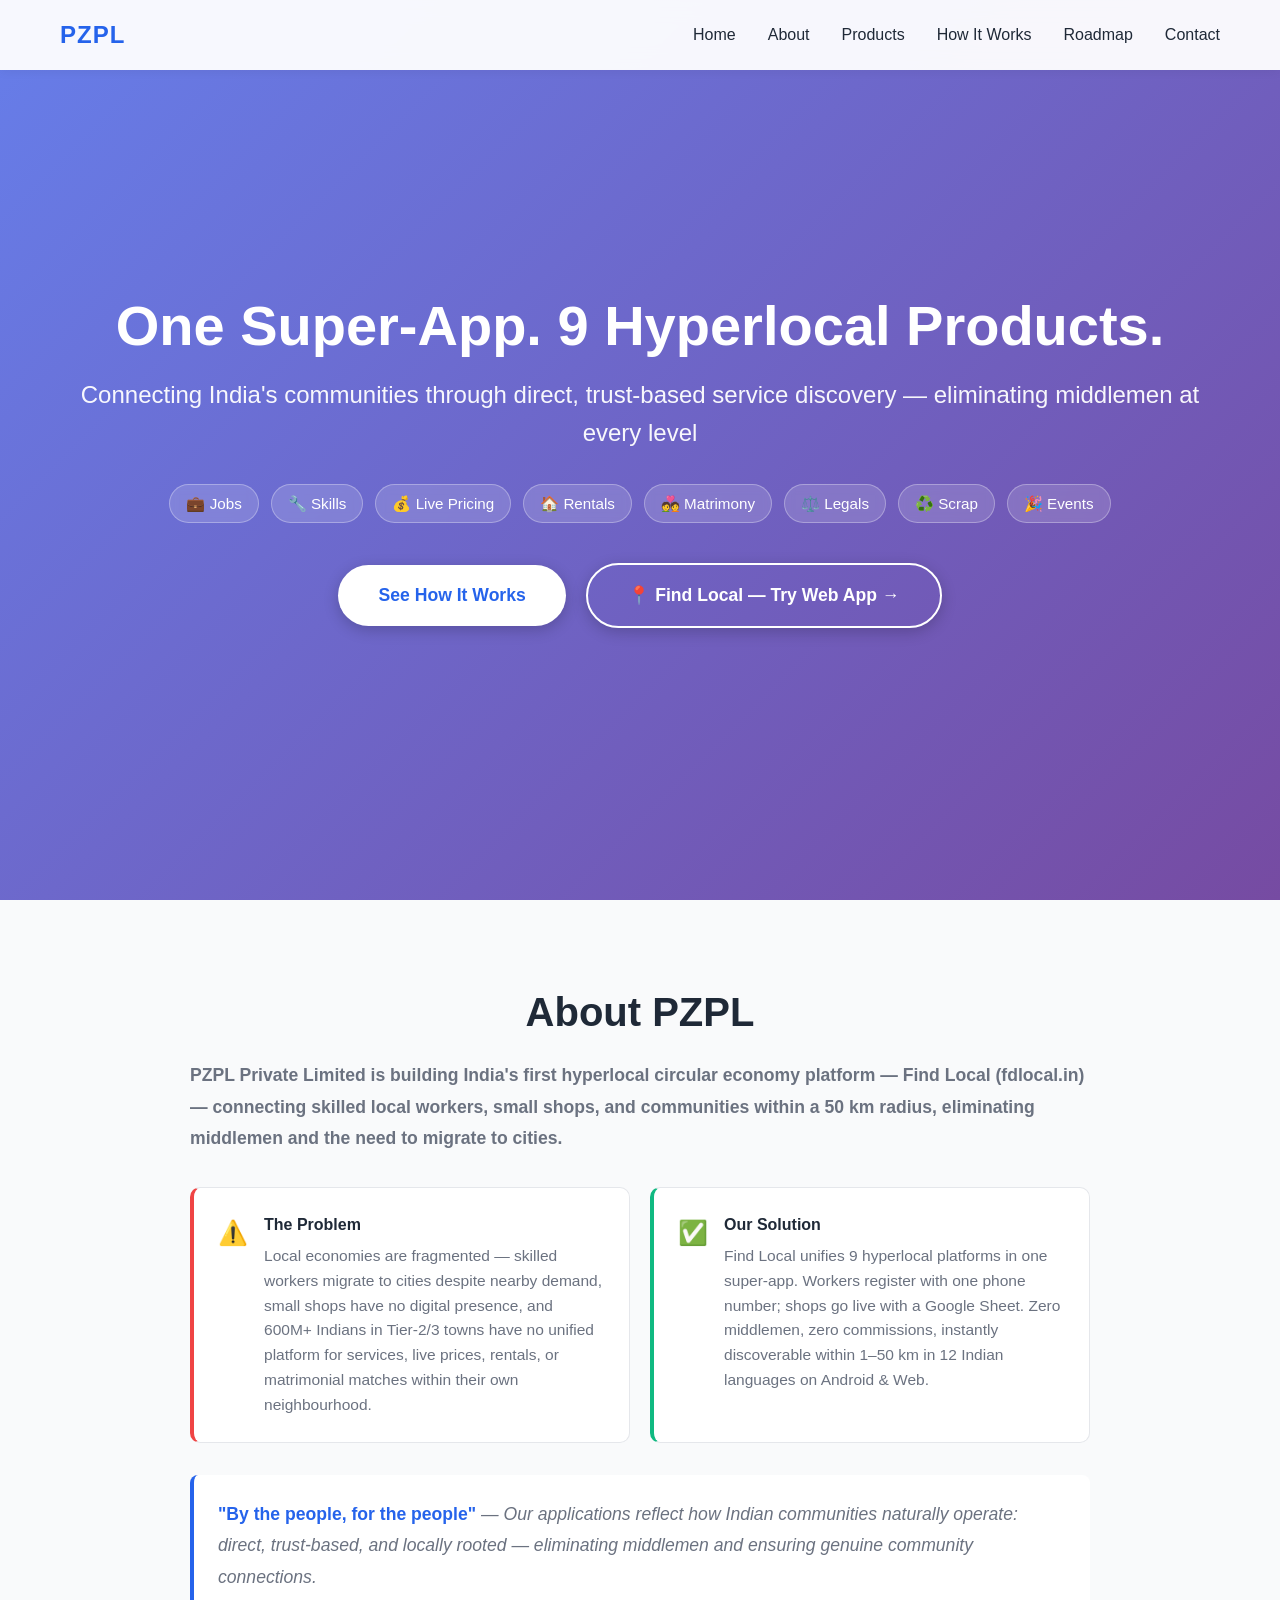
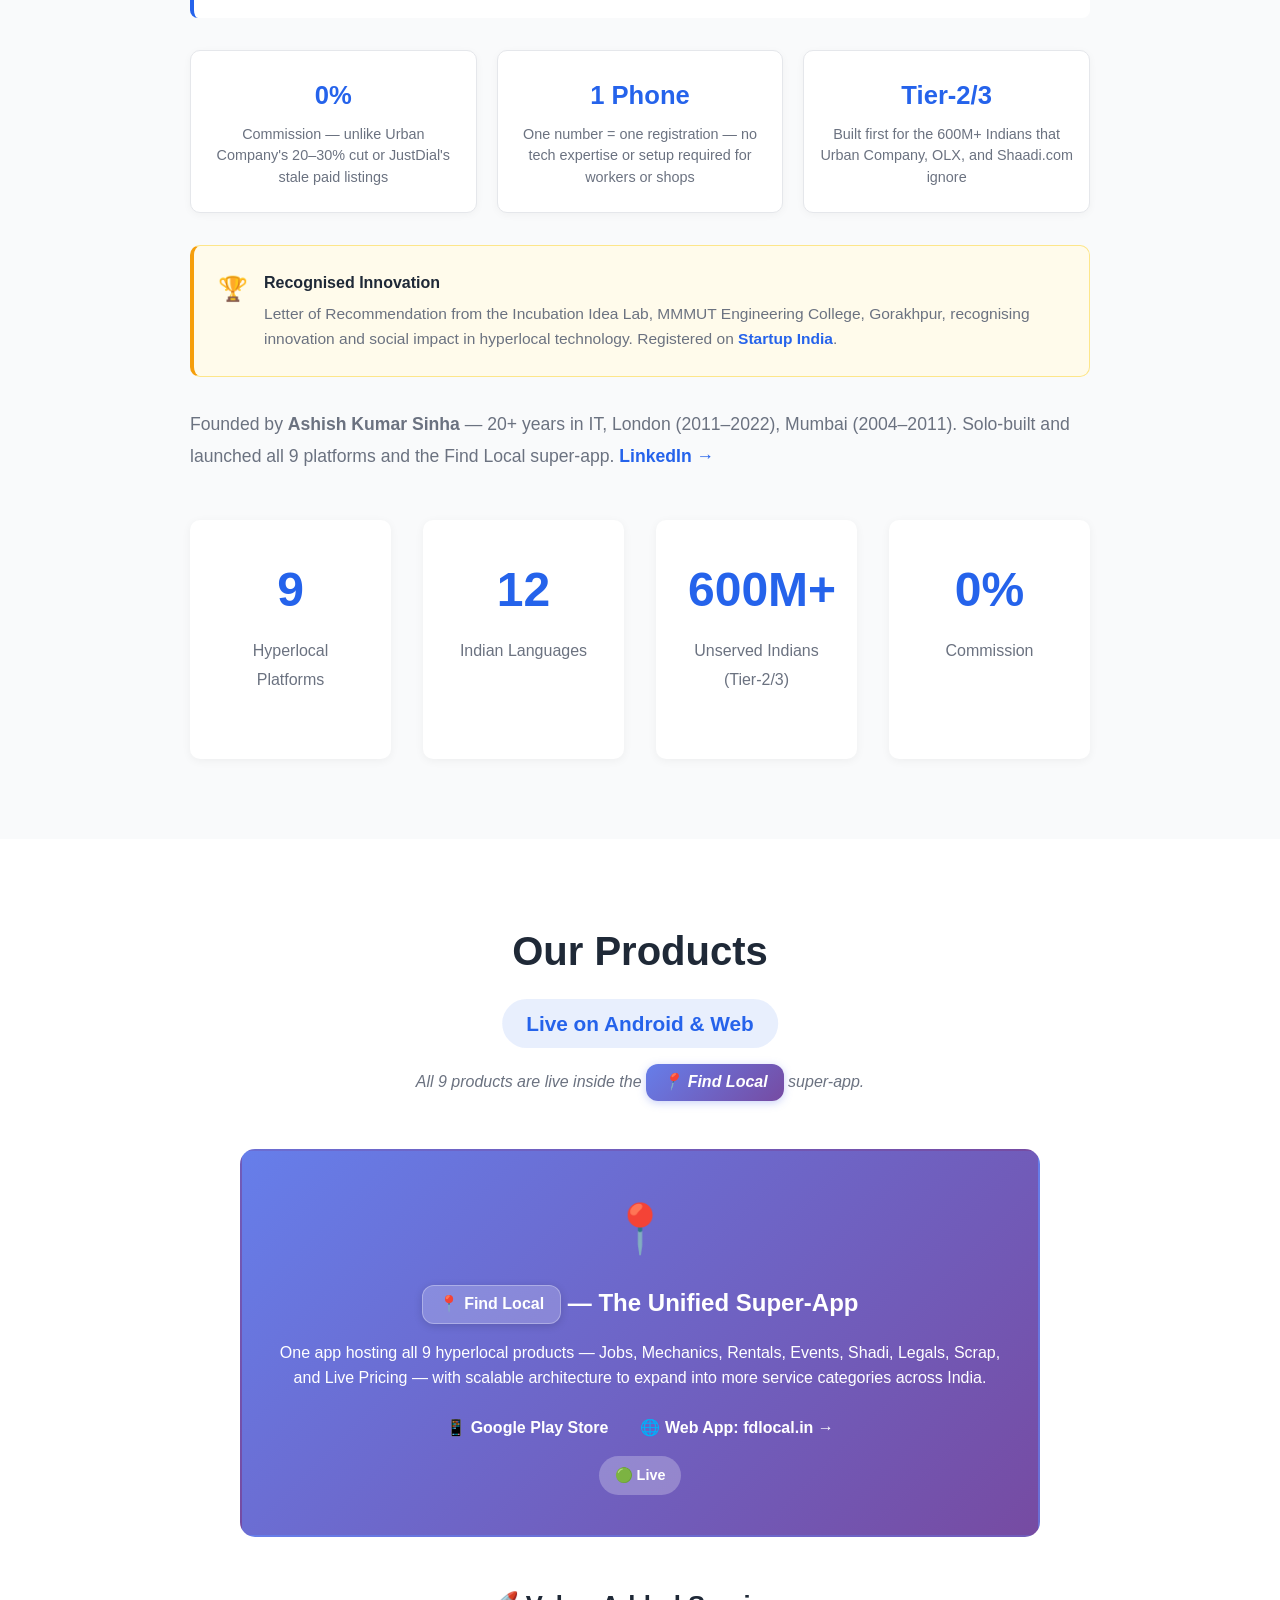
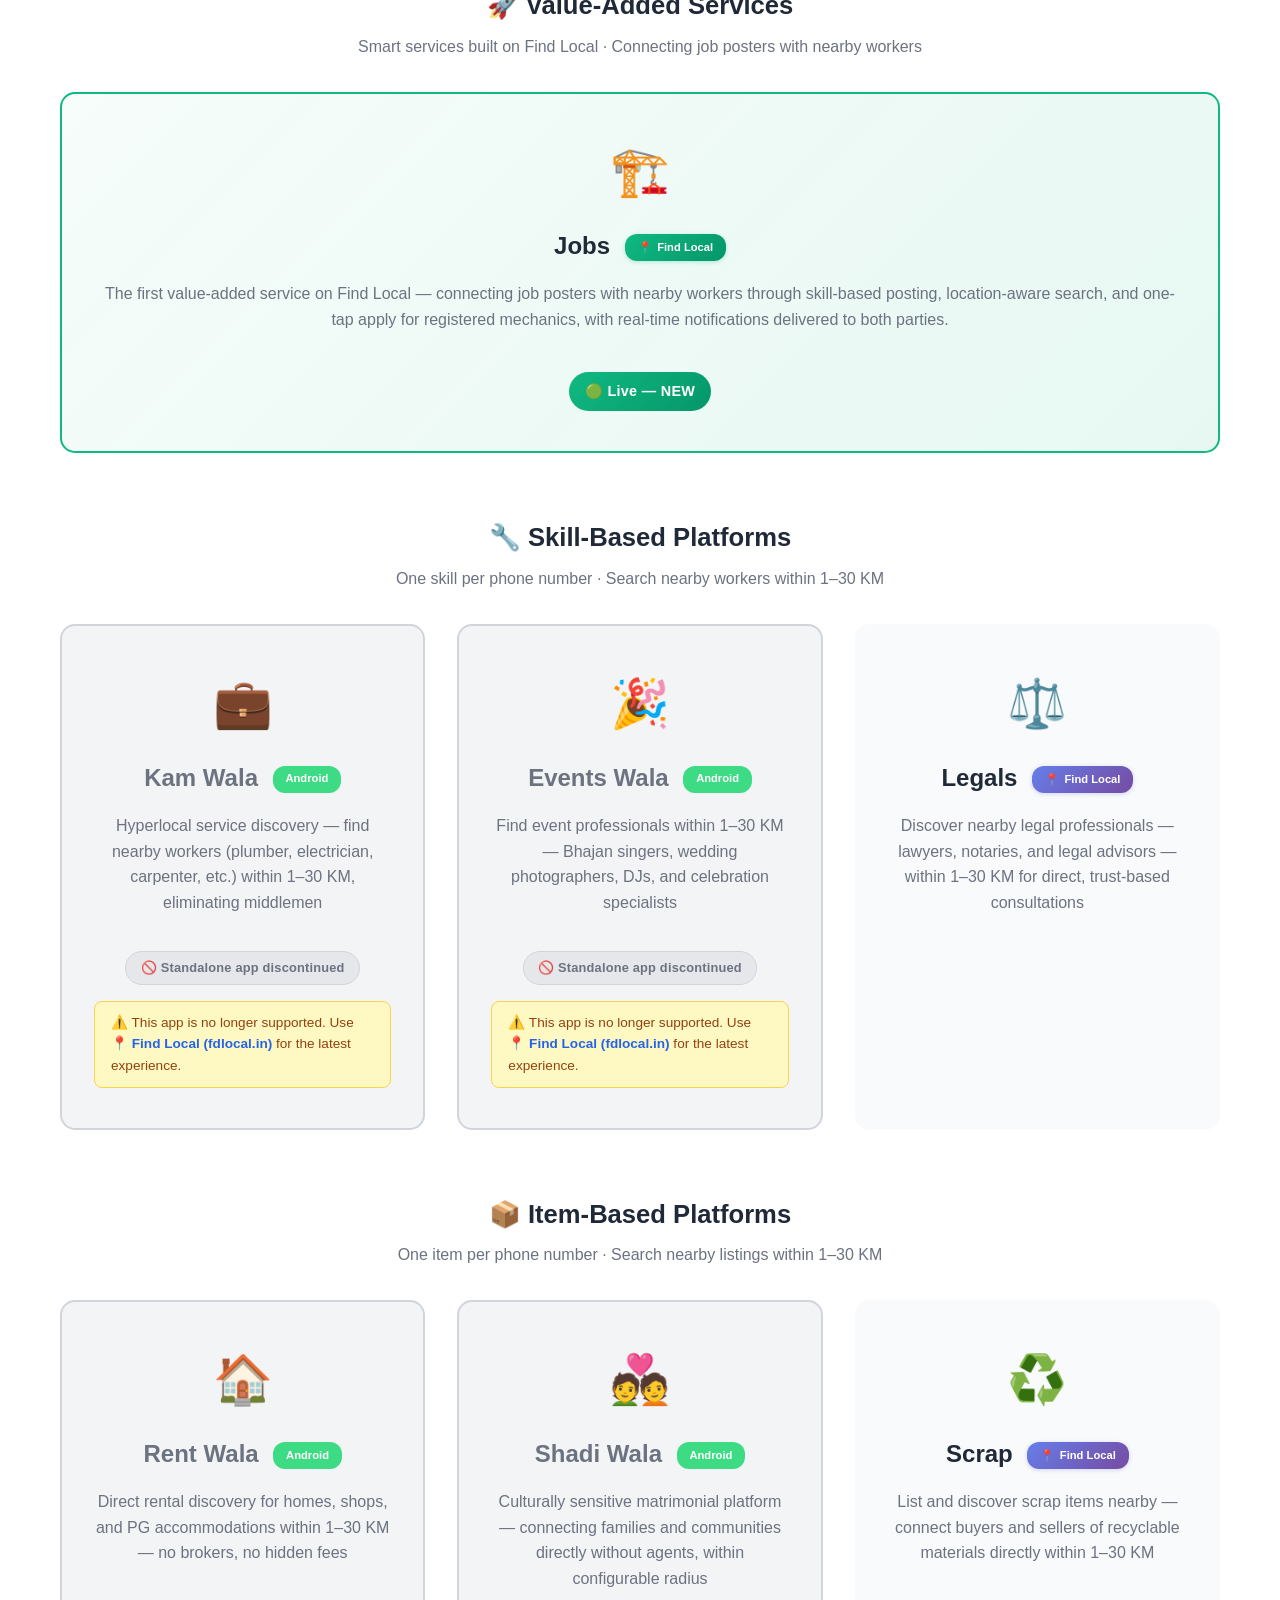
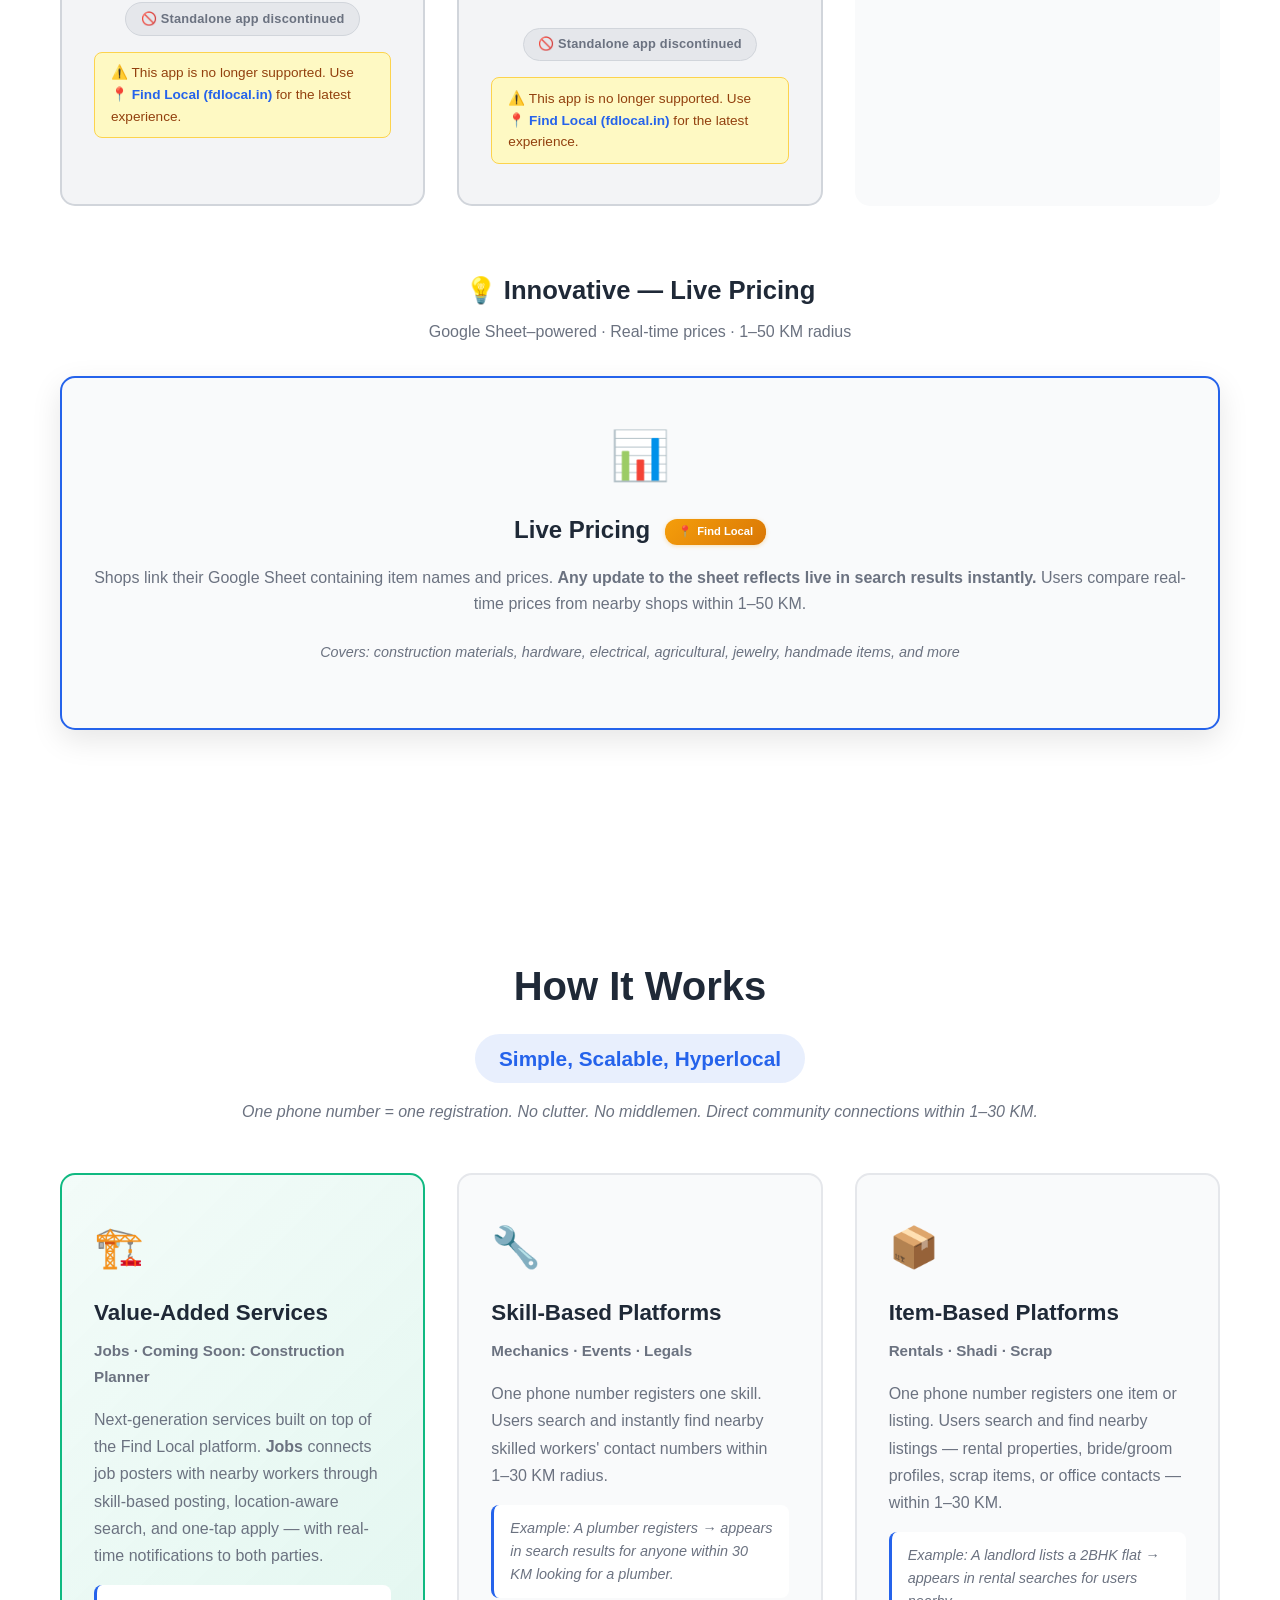
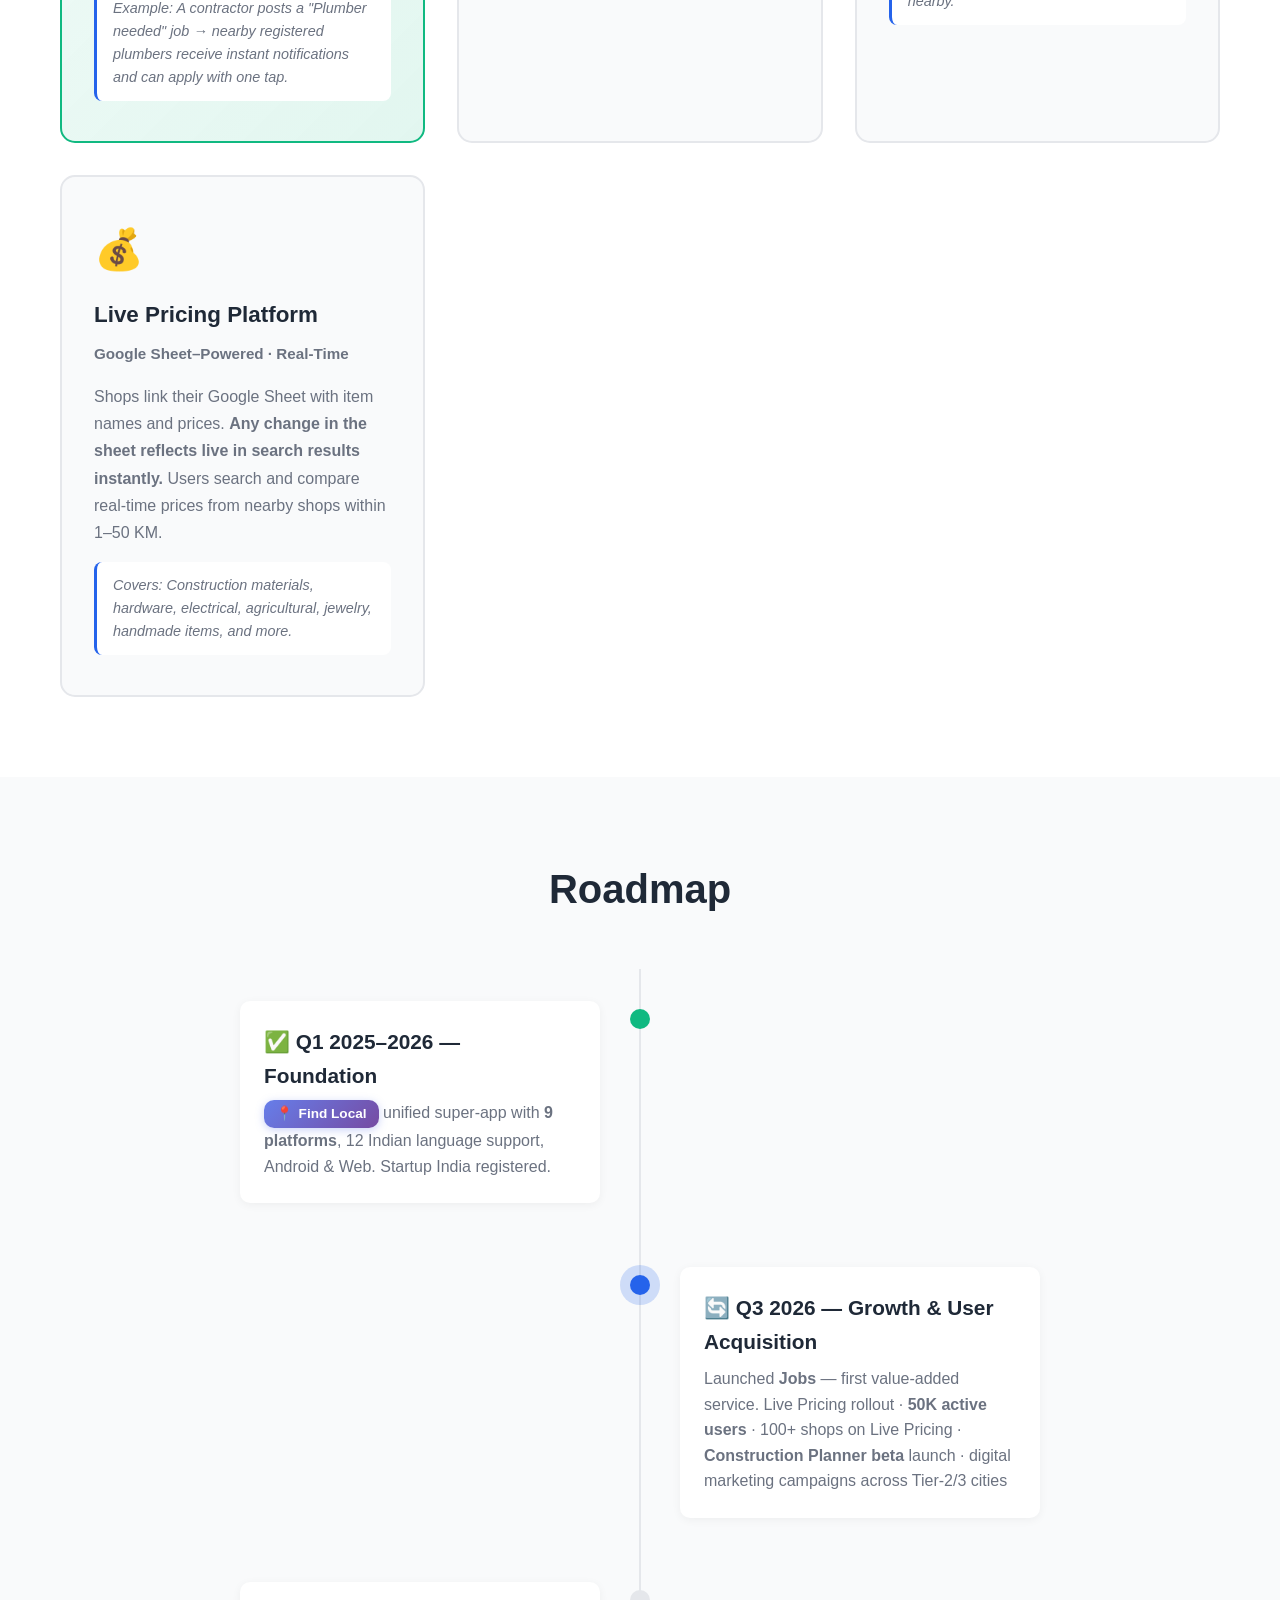
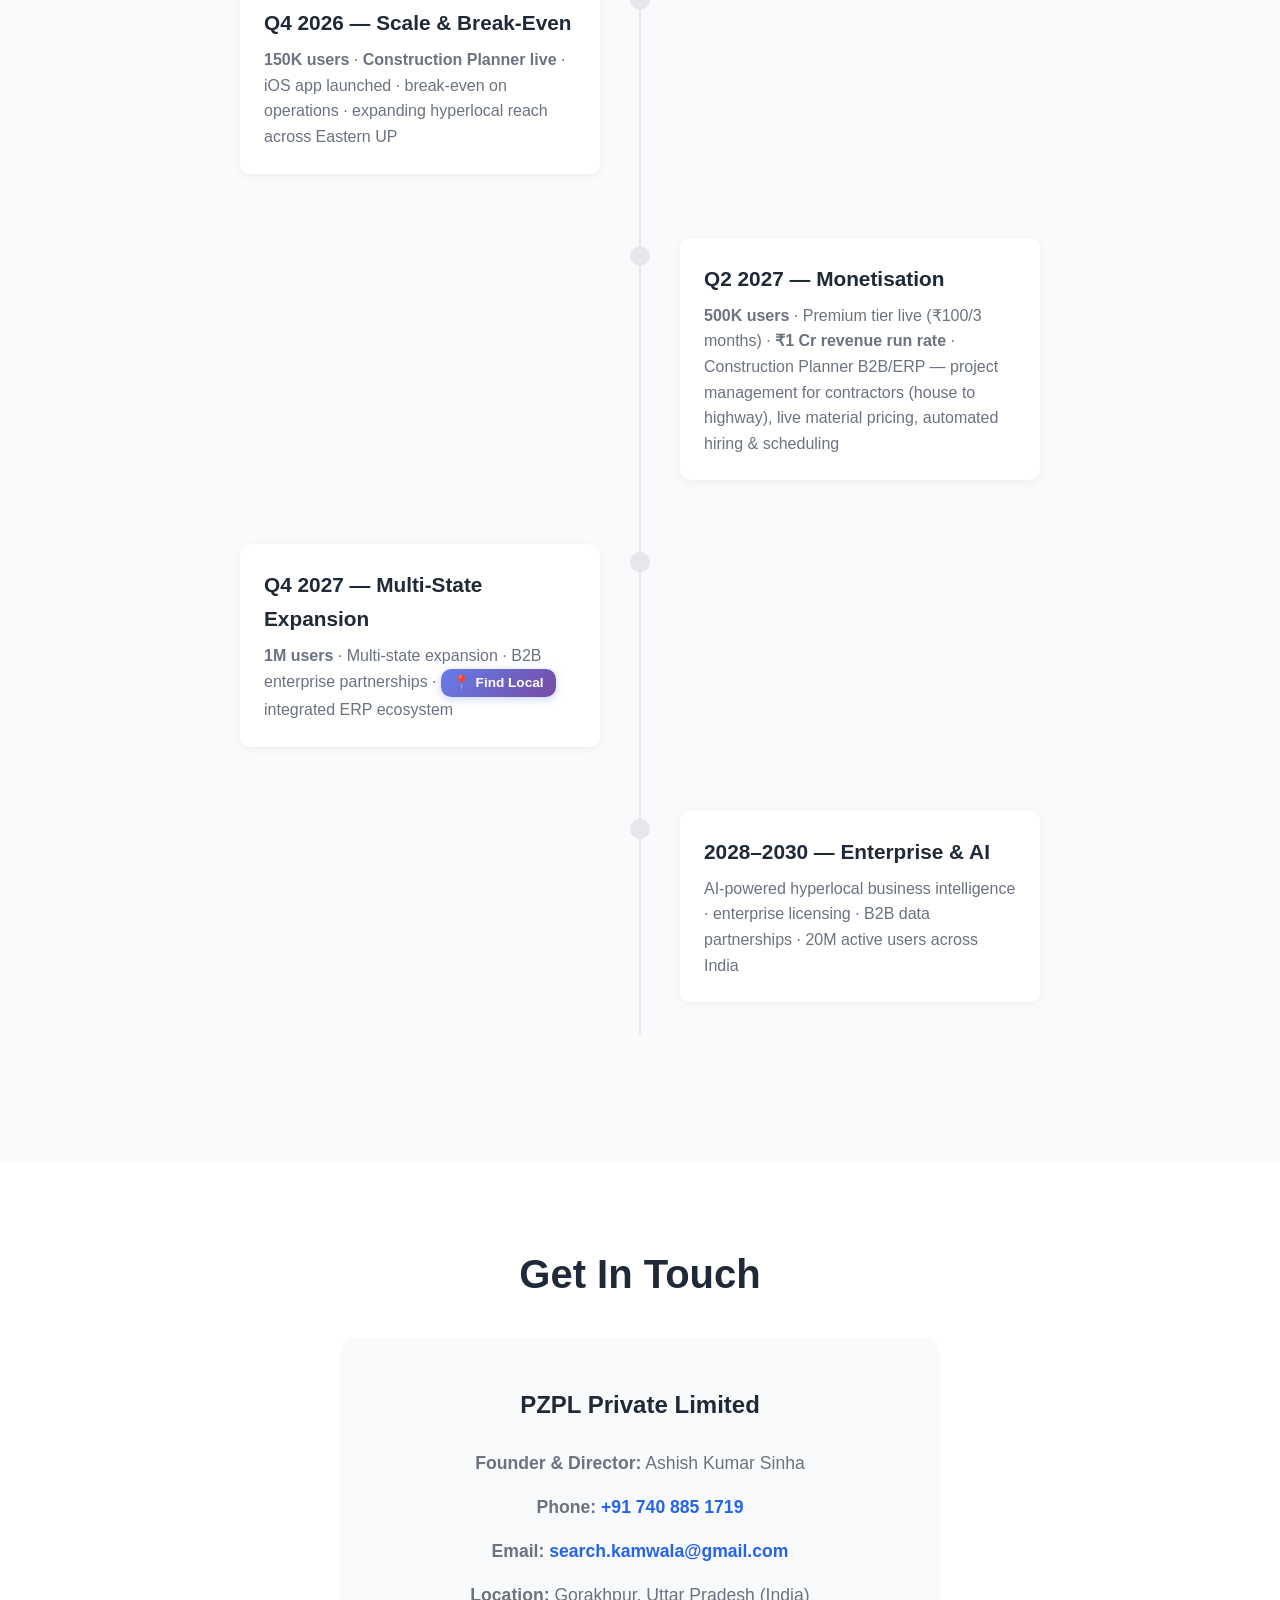
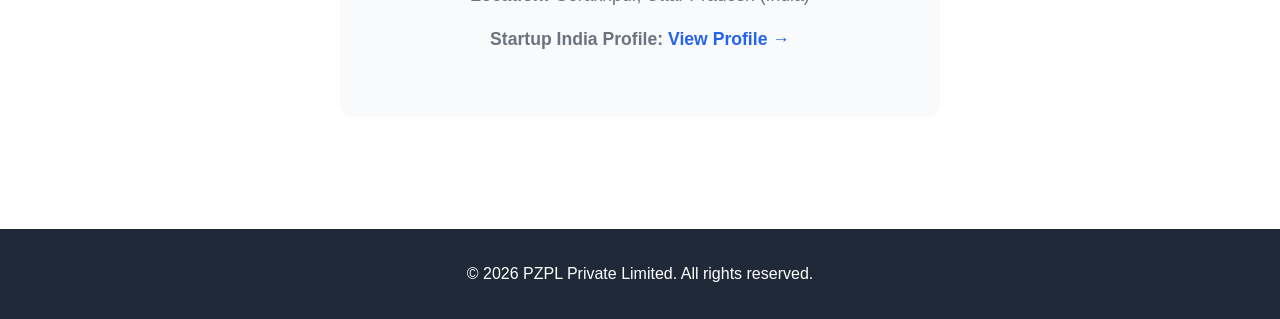
==== docs/index.html @ c308d988 "removed opc" ====
<!DOCTYPE html>
<html lang="en">
<head>
    <meta charset="UTF-8">
    <meta name="viewport" content="width=device-width, initial-scale=1.0">
    <meta name="description" content="PZPL - One unified super-app hosting 9 hyperlocal service products across India, connecting communities through direct, trust-based discovery">
    <title>PZPL Private Limited - 9 Hyperlocal Products, One Super-App</title>
    <link rel="stylesheet" href="styles.css">
</head>
<body>
    <!-- Navigation -->
    <nav class="navbar">
        <div class="container">
            <div class="logo">PZPL</div>
            <ul class="nav-links">
                <li><a href="#home">Home</a></li>
                <li><a href="#about">About</a></li>
                <li><a href="#products">Products</a></li>
                <li><a href="#how-it-works">How It Works</a></li>
                <li><a href="#roadmap">Roadmap</a></li>
                <li><a href="#contact">Contact</a></li>
            </ul>
        </div>
    </nav>

    <!-- Hero Section -->
    <section id="home" class="hero">
        <div class="container">
            <h1>One Super-App. 9 Hyperlocal Products.</h1>
            <p>Connecting India's communities through direct, trust-based service discovery — eliminating middlemen at every level</p>
            <div class="hero-highlights">
                <a href="https://fdlocal.in/" target="_blank" class="hero-tag">💼 Jobs</a>
                <a href="https://fdlocal.in/" target="_blank" class="hero-tag">🔧 Skills</a>
                <a href="https://fdlocal.in/" target="_blank" class="hero-tag">💰 Live Pricing</a>
                <a href="https://fdlocal.in/" target="_blank" class="hero-tag">🏠 Rentals</a>
                <a href="https://fdlocal.in/" target="_blank" class="hero-tag">💑 Matrimony</a>
                <a href="https://fdlocal.in/" target="_blank" class="hero-tag">⚖️ Legals</a>
                <a href="https://fdlocal.in/" target="_blank" class="hero-tag">♻️ Scrap</a>
                <a href="https://fdlocal.in/" target="_blank" class="hero-tag">🎉 Events</a>
            </div>
            <a href="#how-it-works" class="cta-button">See How It Works</a>
            <a href="https://fdlocal.in/" class="cta-button cta-secondary" target="_blank"><span class="fl-emoji">📍</span> Find Local — Try Web App →</a>
        </div>
    </section>

    <!-- About Section -->
    <section id="about" class="about">
        <div class="container">
            <h2>About PZPL</h2>
            <div class="about-content">
                <div class="about-text">
                    <p class="lead">PZPL Private Limited is building India's first hyperlocal circular economy platform — Find Local (fdlocal.in) — connecting skilled local workers, small shops, and communities within a 50 km radius, eliminating middlemen and the need to migrate to cities.</p>

                    <div class="about-problem-grid">
                        <div class="about-problem-item">
                            <span class="problem-icon">⚠️</span>
                            <div>
                                <strong>The Problem</strong>
                                <p>Local economies are fragmented — skilled workers migrate to cities despite nearby demand, small shops have no digital presence, and 600M+ Indians in Tier-2/3 towns have no unified platform for services, live prices, rentals, or matrimonial matches within their own neighbourhood.</p>
                            </div>
                        </div>
                        <div class="about-problem-item about-solution-item">
                            <span class="problem-icon">✅</span>
                            <div>
                                <strong>Our Solution</strong>
                                <p>Find Local unifies 9 hyperlocal platforms in one super-app. Workers register with one phone number; shops go live with a Google Sheet. Zero middlemen, zero commissions, instantly discoverable within 1–50 km in 12 Indian languages on Android &amp; Web.</p>
                            </div>
                        </div>
                    </div>

                    <p class="mission"><em>"By the people, for the people"</em> — Our applications reflect how Indian communities naturally operate: direct, trust-based, and locally rooted — eliminating middlemen and ensuring genuine community connections.</p>

                    <div class="about-usps">
                        <div class="about-usp">
                            <span class="usp-value">0%</span>
                            <p>Commission — unlike Urban Company's 20–30% cut or JustDial's stale paid listings</p>
                        </div>
                        <div class="about-usp">
                            <span class="usp-value">1 Phone</span>
                            <p>One number = one registration — no tech expertise or setup required for workers or shops</p>
                        </div>
                        <div class="about-usp">
                            <span class="usp-value">Tier-2/3</span>
                            <p>Built first for the 600M+ Indians that Urban Company, OLX, and Shaadi.com ignore</p>
                        </div>
                    </div>

                    <div class="about-recognition">
                        <span class="recognition-icon">🏆</span>
                        <div>
                            <strong>Recognised Innovation</strong>
                            <p>Letter of Recommendation from the Incubation Idea Lab, MMMUT Engineering College, Gorakhpur, recognising innovation and social impact in hyperlocal technology. Registered on <a href="https://www.startupindia.gov.in/bhaskar/profile?bhaskarid=OI-0326-9425BY" target="_blank">Startup India</a>.</p>
                        </div>
                    </div>

                    <p>Founded by <strong>Ashish Kumar Sinha</strong> — 20+ years in IT, London (2011–2022), Mumbai (2004–2011). Solo-built and launched all 9 platforms and the Find Local super-app. <a href="https://www.linkedin.com/in/ashish-sinha-a4b41b27/" target="_blank">LinkedIn →</a></p>

                    <div class="stats">
                        <div class="stat">
                            <h3>9</h3>
                            <p>Hyperlocal Platforms</p>
                        </div>
                        <div class="stat">
                            <h3>12</h3>
                            <p>Indian Languages</p>
                        </div>
                        <div class="stat">
                            <h3>600M+</h3>
                            <p>Unserved Indians (Tier-2/3)</p>
                        </div>
                        <div class="stat">
                            <h3>0%</h3>
                            <p>Commission</p>
                        </div>
                    </div>
                </div>
            </div>
        </div>
    </section>

    <!-- Products Section -->
    <section id="products" class="products">
        <div class="container">
            <h2>Our Products</h2>
            <p class="section-subtitle">Live on Android &amp; Web</p>
            <p class="platform-note">All 9 products are live inside the <a href="https://fdlocal.in/" target="_blank" class="find-local-icon fl-large"><span class="fl-emoji">📍</span> Find Local</a> super-app.</p>

            <!-- Find Local Super-App -->
            <div class="super-app-section">
                <a href="https://fdlocal.in/" target="_blank" class="product-card featured" style="display:block; text-decoration:none; cursor:pointer;">
                    <div class="product-icon">📍</div>
                    <h3><span class="find-local-icon fl-large"><span class="fl-emoji">📍</span> Find Local</span> — The Unified Super-App</h3>
                    <p>One app hosting all 9 hyperlocal products — Jobs, Mechanics, Rentals, Events, Shadi, Legals, Scrap, and Live Pricing — with scalable architecture to expand into more service categories across India.</p>
                    <div class="super-app-links">
                        <span class="product-link">📱 Google Play Store</span>
                        <span class="product-link">🌐 Web App: fdlocal.in →</span>
                    </div>
                    <span class="badge">🟢 Live</span>
                </a>
            </div>

            <!-- Value-Added Services -->
            <h3 class="group-title">🚀 Value-Added Services</h3>
            <p class="group-subtitle">Smart services built on Find Local · Connecting job posters with nearby workers</p>
            <div class="product-grid">
                <a href="https://fdlocal.in/" target="_blank" class="product-card product-card-new" id="jobs" style="display:block; text-decoration:none; color:inherit; cursor:pointer;">
                    <div class="product-icon">🏗️</div>
                    <h3>Jobs <span class="find-local-icon fl-badge-new"><span class="fl-emoji">📍</span> Find Local</span></h3>
                    <p>The first value-added service on Find Local — connecting job posters with nearby workers through skill-based posting, location-aware search, and one-tap apply for registered mechanics, with real-time notifications delivered to both parties.</p>
                    <span class="badge-new">🟢 Live — NEW</span>
                </a>
            </div>

            <!-- Skill-Based Group -->
            <h3 class="group-title">🔧 Skill-Based Platforms</h3>
            <p class="group-subtitle">One skill per phone number · Search nearby workers within 1–30 KM</p>
            <div class="product-grid">
                <div class="product-card deprecated" id="mechanics">
                    <div class="product-icon">💼</div>
                    <h3>Kam Wala <span class="platform-badge">Android</span></h3>
                    <p>Hyperlocal service discovery — find nearby workers (plumber, electrician, carpenter, etc.) within 1–30 KM, eliminating middlemen</p>
                    <span class="badge-discontinued">🚫 Standalone app discontinued</span>
                    <div class="deprecated-notice">⚠️ This app is no longer supported. Use <a href="https://fdlocal.in/" target="_blank">📍 Find Local (fdlocal.in)</a> for the latest experience.</div>
                </div>

                <div class="product-card deprecated" id="events">
                    <div class="product-icon">🎉</div>
                    <h3>Events Wala <span class="platform-badge">Android</span></h3>
                    <p>Find event professionals within 1–30 KM — Bhajan singers, wedding photographers, DJs, and celebration specialists</p>
                    <span class="badge-discontinued">🚫 Standalone app discontinued</span>
                    <div class="deprecated-notice">⚠️ This app is no longer supported. Use <a href="https://fdlocal.in/" target="_blank">📍 Find Local (fdlocal.in)</a> for the latest experience.</div>
                </div>

                <a href="https://fdlocal.in/" target="_blank" class="product-card" id="legals" style="display:block; text-decoration:none; color:inherit; cursor:pointer;">
                    <div class="product-icon">⚖️</div>
                    <h3>Legals <span class="find-local-icon fl-badge"><span class="fl-emoji">📍</span> Find Local</span></h3>
                    <p>Discover nearby legal professionals — lawyers, notaries, and legal advisors — within 1–30 KM for direct, trust-based consultations</p>
                </a>
            </div>

            <!-- Item-Based Group -->
            <h3 class="group-title">📦 Item-Based Platforms</h3>
            <p class="group-subtitle">One item per phone number · Search nearby listings within 1–30 KM</p>
            <div class="product-grid">
                <div class="product-card deprecated" id="rentals">
                    <div class="product-icon">🏠</div>
                    <h3>Rent Wala <span class="platform-badge">Android</span></h3>
                    <p>Direct rental discovery for homes, shops, and PG accommodations within 1–30 KM — no brokers, no hidden fees</p>
                    <span class="badge-discontinued">🚫 Standalone app discontinued</span>
                    <div class="deprecated-notice">⚠️ This app is no longer supported. Use <a href="https://fdlocal.in/" target="_blank">📍 Find Local (fdlocal.in)</a> for the latest experience.</div>
                </div>

                <div class="product-card deprecated" id="shadi">
                    <div class="product-icon">💑</div>
                    <h3>Shadi Wala <span class="platform-badge">Android</span></h3>
                    <p>Culturally sensitive matrimonial platform — connecting families and communities directly without agents, within configurable radius</p>
                    <span class="badge-discontinued">🚫 Standalone app discontinued</span>
                    <div class="deprecated-notice">⚠️ This app is no longer supported. Use <a href="https://fdlocal.in/" target="_blank">📍 Find Local (fdlocal.in)</a> for the latest experience.</div>
                </div>

                <a href="https://fdlocal.in/" target="_blank" class="product-card" id="scrap" style="display:block; text-decoration:none; color:inherit; cursor:pointer;">
                    <div class="product-icon">♻️</div>
                    <h3>Scrap <span class="find-local-icon fl-badge"><span class="fl-emoji">📍</span> Find Local</span></h3>
                    <p>List and discover scrap items nearby — connect buyers and sellers of recyclable materials directly within 1–30 KM</p>
                </a>

            </div>

            <!-- Live Pricing — Innovative -->
            <h3 class="group-title">💡 Innovative — Live Pricing</h3>
            <p class="group-subtitle">Google Sheet–powered · Real-time prices · 1–50 KM radius</p>
            <div class="product-grid">
                <a href="https://fdlocal.in/" target="_blank" class="product-card highlight" id="live-pricing" style="display:block; text-decoration:none; color:inherit; cursor:pointer;">
                    <div class="product-icon">📊</div>
                    <h3>Live Pricing <span class="find-local-icon fl-badge-amber"><span class="fl-emoji">📍</span> Find Local</span></h3>
                    <p>Shops link their Google Sheet containing item names and prices. <strong>Any update to the sheet reflects live in search results instantly.</strong> Users compare real-time prices from nearby shops within 1–50 KM.</p>
                    <p style="font-size: 0.9rem; color: var(--text-light); margin-top: 0.5rem;"><em>Covers: construction materials, hardware, electrical, agricultural, jewelry, handmade items, and more</em></p>
                </a>
            </div>
        </div>
    </section>

    <!-- How It Works Section -->
    <section id="how-it-works" class="how-it-works">
        <div class="container">
            <h2>How It Works</h2>
            <p class="section-subtitle">Simple, Scalable, Hyperlocal</p>
            <p class="platform-note">One phone number = one registration. No clutter. No middlemen. Direct community connections within 1–30 KM.</p>

            <div class="model-grid">
                <div class="model-card model-card-highlight">
                    <div class="model-icon">🏗️</div>
                    <h3>Value-Added Services</h3>
                    <p class="model-platforms">Jobs · Coming Soon: Construction Planner</p>
                    <p>Next-generation services built on top of the Find Local platform. <strong>Jobs</strong> connects job posters with nearby workers through skill-based posting, location-aware search, and one-tap apply — with real-time notifications to both parties.</p>
                    <div class="model-example">Example: A contractor posts a "Plumber needed" job → nearby registered plumbers receive instant notifications and can apply with one tap.</div>
                </div>
                <div class="model-card">
                    <div class="model-icon">🔧</div>
                    <h3>Skill-Based Platforms</h3>
                    <p class="model-platforms">Mechanics · Events · Legals</p>
                    <p>One phone number registers one skill. Users search and instantly find nearby skilled workers' contact numbers within 1–30 KM radius.</p>
                    <div class="model-example">Example: A plumber registers → appears in search results for anyone within 30 KM looking for a plumber.</div>
                </div>
                <div class="model-card">
                    <div class="model-icon">📦</div>
                    <h3>Item-Based Platforms</h3>
                    <p class="model-platforms">Rentals · Shadi · Scrap</p>
                    <p>One phone number registers one item or listing. Users search and find nearby listings — rental properties, bride/groom profiles, scrap items, or office contacts — within 1–30 KM.</p>
                    <div class="model-example">Example: A landlord lists a 2BHK flat → appears in rental searches for users nearby.</div>
                </div>
                <div class="model-card">
                    <div class="model-icon">💰</div>
                    <h3>Live Pricing Platform</h3>
                    <p class="model-platforms">Google Sheet–Powered · Real-Time</p>
                    <p>Shops link their Google Sheet with item names and prices. <strong>Any change in the sheet reflects live in search results instantly.</strong> Users search and compare real-time prices from nearby shops within 1–50 KM.</p>
                    <div class="model-example">Covers: Construction materials, hardware, electrical, agricultural, jewelry, handmade items, and more.</div>
                </div>
            </div>
        </div>
    </section>

    <!-- Roadmap Section -->
    <section id="roadmap" class="roadmap">
        <div class="container">
            <h2>Roadmap</h2>
            <div class="timeline">
                <div class="timeline-item completed">
                    <div class="timeline-marker"></div>
                    <div class="timeline-content">
                        <h3>✅ Q1 2025–2026 — Foundation</h3>
                        <p><a href="https://fdlocal.in/" target="_blank" class="find-local-icon"><span class="fl-emoji">📍</span> Find Local</a> unified super-app with <strong>9 platforms</strong>, 12 Indian language support, Android &amp; Web. Startup India registered.</p>
                    </div>
                </div>
                <div class="timeline-item current">
                    <div class="timeline-marker"></div>
                    <div class="timeline-content">
                        <h3>🔄 Q3 2026 — Growth &amp; User Acquisition</h3>
                        <p>Launched <strong>Jobs</strong> — first value-added service. Live Pricing rollout · <strong>50K active users</strong> · 100+ shops on Live Pricing · <strong>Construction Planner beta</strong> launch · digital marketing campaigns across Tier-2/3 cities</p>
                    </div>
                </div>
                <div class="timeline-item">
                    <div class="timeline-marker"></div>
                    <div class="timeline-content">
                        <h3>Q4 2026 — Scale &amp; Break-Even</h3>
                        <p><strong>150K users</strong> · <strong>Construction Planner live</strong> · iOS app launched · break-even on operations · expanding hyperlocal reach across Eastern UP</p>
                    </div>
                </div>
                <div class="timeline-item">
                    <div class="timeline-marker"></div>
                    <div class="timeline-content">
                        <h3>Q2 2027 — Monetisation</h3>
                        <p><strong>500K users</strong> · Premium tier live (₹100/3 months) · <strong>₹1 Cr revenue run rate</strong> · Construction Planner B2B/ERP — project management for contractors (house to highway), live material pricing, automated hiring &amp; scheduling</p>
                    </div>
                </div>
                <div class="timeline-item">
                    <div class="timeline-marker"></div>
                    <div class="timeline-content">
                        <h3>Q4 2027 — Multi-State Expansion</h3>
                        <p><strong>1M users</strong> · Multi-state expansion · B2B enterprise partnerships · <a href="https://fdlocal.in/" target="_blank" class="find-local-icon"><span class="fl-emoji">📍</span> Find Local</a> integrated ERP ecosystem</p>
                    </div>
                </div>
                <div class="timeline-item">
                    <div class="timeline-marker"></div>
                    <div class="timeline-content">
                        <h3>2028–2030 — Enterprise &amp; AI</h3>
                        <p>AI-powered hyperlocal business intelligence · enterprise licensing · B2B data partnerships · 20M active users across India</p>
                    </div>
                </div>
            </div>
        </div>
    </section>

    <!-- Contact Section -->
    <section id="contact" class="contact">
        <div class="container">
            <h2>Get In Touch</h2>
            <div class="contact-content">
                <div class="contact-info">
                    <h3>PZPL Private Limited</h3>
                    <p><strong>Founder & Director:</strong> Ashish Kumar Sinha</p>
                    <p><strong>Phone:</strong> <a href="tel:+917408851719">+91 740 885 1719</a></p>
                    <p><strong>Email:</strong> <a href="mailto:search.kamwala@gmail.com">search.kamwala@gmail.com</a></p>
                    <p><strong>Location:</strong> Gorakhpur, Uttar Pradesh (India)</p>
                    <p><strong>Startup India Profile:</strong> <a href="https://www.startupindia.gov.in/bhaskar/profile?bhaskarid=OI-0326-9425BY" target="_blank">View Profile →</a></p>
                </div>
            </div>
        </div>
    </section>

    <!-- Footer -->
    <footer class="footer">
        <div class="container">
            <p>&copy; 2026 PZPL Private Limited. All rights reserved.</p>
        </div>
    </footer>

    <script src="script.js"></script>
</body>
</html>
---- docs/styles.css ----
/* Reset and Base Styles */
* {
    margin: 0;
    padding: 0;
    box-sizing: border-box;
}

:root {
    --primary-color: #2563eb;
    --secondary-color: #1e40af;
    --accent-color: #3b82f6;
    --text-dark: #1f2937;
    --text-light: #6b7280;
    --bg-light: #f9fafb;
    --bg-white: #ffffff;
    --border-color: #e5e7eb;
    --success-color: #10b981;
}

html {
    scroll-behavior: smooth;
}

body {
    font-family: -apple-system, BlinkMacSystemFont, 'Segoe UI', Roboto, 'Helvetica Neue', Arial, sans-serif;
    line-height: 1.6;
    color: var(--text-dark);
    background: var(--bg-white);
}

.container {
    max-width: 1200px;
    margin: 0 auto;
    padding: 0 20px;
}

/* Navigation */
.navbar {
    position: fixed;
    top: 0;
    width: 100%;
    background: rgba(255, 255, 255, 0.95);
    backdrop-filter: blur(10px);
    box-shadow: 0 2px 10px rgba(0, 0, 0, 0.05);
    z-index: 1000;
    transition: all 0.3s ease;
}

.navbar .container {
    display: flex;
    justify-content: space-between;
    align-items: center;
    padding: 1rem 20px;
}

.logo {
    font-size: 1.5rem;
    font-weight: 700;
    color: var(--primary-color);
    letter-spacing: 1px;
}

.nav-links {
    display: flex;
    list-style: none;
    gap: 2rem;
}

.nav-links a {
    text-decoration: none;
    color: var(--text-dark);
    font-weight: 500;
    transition: color 0.3s ease;
}

.nav-links a:hover {
    color: var(--primary-color);
}

/* Hero Section */
.hero {
    min-height: 100vh;
    display: flex;
    align-items: center;
    justify-content: center;
    text-align: center;
    background: linear-gradient(135deg, #667eea 0%, #764ba2 100%);
    color: white;
    padding: 100px 20px 80px;
}

.hero h1 {
    font-size: 3.5rem;
    font-weight: 700;
    margin-bottom: 1rem;
    line-height: 1.2;
}

.hero p {
    font-size: 1.5rem;
    margin-bottom: 2rem;
    opacity: 0.95;
}

.cta-button {
    display: inline-block;
    padding: 1rem 2.5rem;
    background: white;
    color: var(--primary-color);
    text-decoration: none;
    border-radius: 50px;
    font-weight: 600;
    font-size: 1.1rem;
    transition: all 0.3s ease;
    box-shadow: 0 4px 15px rgba(0, 0, 0, 0.2);
}

.cta-button:hover {
    transform: translateY(-2px);
    box-shadow: 0 6px 20px rgba(0, 0, 0, 0.3);
}

.cta-secondary {
    background: transparent;
    color: white;
    border: 2px solid white;
    margin-left: 1rem;
}

.cta-secondary:hover {
    background: rgba(255, 255, 255, 0.15);
    color: white;
}

.hero-highlights {
    display: flex;
    flex-wrap: wrap;
    justify-content: center;
    gap: 0.75rem;
    margin-bottom: 2.5rem;
}

.hero-tag {
    display: inline-block;
    padding: 0.4rem 1rem;
    background: rgba(255, 255, 255, 0.15);
    border: 1px solid rgba(255, 255, 255, 0.3);
    border-radius: 20px;
    font-size: 0.95rem;
    font-weight: 500;
    backdrop-filter: blur(5px);
    color: white;
    text-decoration: none;
    cursor: pointer;
}

.hero-tag:hover {
    text-decoration: none;
    color: white;
}

.hero-tag-new {
    background: rgba(16, 185, 129, 0.35);
    border: 1px solid rgba(16, 185, 129, 0.6);
    animation: pulse-glow 2s ease-in-out infinite;
}

@keyframes pulse-glow {
    0%, 100% { box-shadow: 0 0 5px rgba(16, 185, 129, 0.3); }
    50% { box-shadow: 0 0 15px rgba(16, 185, 129, 0.6); }
}

/* Section Styles */
section {
    padding: 80px 20px;
}

h2 {
    font-size: 2.5rem;
    font-weight: 700;
    margin-bottom: 1rem;
    text-align: center;
    color: var(--text-dark);
}

.section-subtitle {
    text-align: center;
    color: var(--primary-color);
    font-size: 1.3rem;
    font-weight: 600;
    margin-bottom: 1rem;
    padding: 0.5rem 1.5rem;
    display: inline-block;
    background: rgba(37, 99, 235, 0.1);
    border-radius: 30px;
    margin-left: 50%;
    transform: translateX(-50%);
}

.platform-note {
    text-align: center;
    color: var(--text-light);
    font-size: 1rem;
    margin-bottom: 3rem;
    font-style: italic;
}

.platform-badge {
    display: inline-block;
    font-size: 0.7rem;
    padding: 0.3rem 0.8rem;
    background: #3ddc84;
    color: white;
    border-radius: 12px;
    font-weight: 600;
    margin-left: 0.5rem;
    vertical-align: middle;
}

/* Find Local App Icon Badge */
.find-local-icon {
    display: inline-flex;
    align-items: center;
    gap: 0.35rem;
    padding: 0.25rem 0.75rem;
    background: linear-gradient(135deg, #667eea 0%, #764ba2 100%);
    color: white !important;
    font-weight: 700;
    font-size: 0.85em;
    border-radius: 10px;
    text-decoration: none !important;
    white-space: nowrap;
    transition: all 0.25s ease;
    box-shadow: 0 2px 8px rgba(102, 126, 234, 0.35);
    vertical-align: middle;
    line-height: 1.5;
    cursor: pointer;
}

.find-local-icon:hover {
    transform: translateY(-1px) scale(1.03);
    box-shadow: 0 4px 14px rgba(102, 126, 234, 0.5);
    filter: brightness(1.08);
}

.find-local-icon .fl-emoji {
    font-size: 1em;
}

/* Variants for different contexts */
.find-local-icon.fl-large {
    padding: 0.4rem 1rem;
    font-size: 1rem;
    border-radius: 12px;
}

.find-local-icon.fl-badge {
    font-size: 0.7rem;
    padding: 0.3rem 0.8rem;
    border-radius: 12px;
    margin-left: 0.5rem;
    box-shadow: 0 1px 4px rgba(102, 126, 234, 0.3);
}

.find-local-icon.fl-badge-amber {
    font-size: 0.7rem;
    padding: 0.3rem 0.8rem;
    border-radius: 12px;
    margin-left: 0.5rem;
    background: linear-gradient(135deg, #f59e0b 0%, #d97706 100%);
    box-shadow: 0 1px 4px rgba(245, 158, 11, 0.3);
}

/* Inside white/featured cards */
.product-card.featured .find-local-icon {
    background: rgba(255, 255, 255, 0.2);
    box-shadow: 0 2px 8px rgba(0, 0, 0, 0.15);
    border: 1px solid rgba(255, 255, 255, 0.3);
}

.product-card.featured .find-local-icon:hover {
    background: rgba(255, 255, 255, 0.35);
}

/* About Section */
.about {
    background: var(--bg-light);
}

.about-text {
    max-width: 900px;
    margin: 0 auto;
}

.about-text a {
    color: var(--primary-color);
    font-weight: 600;
    text-decoration: none;
}

.about-text a:hover {
    text-decoration: underline;
}

.lead {
    font-size: 1.3rem;
    color: var(--primary-color);
    font-weight: 600;
    margin-bottom: 1.5rem;
}

.about-text p {
    font-size: 1.1rem;
    color: var(--text-light);
    margin-bottom: 2rem;
    line-height: 1.8;
}

.mission {
    font-size: 1.15rem;
    color: var(--text-dark);
    background: white;
    padding: 1.5rem;
    border-left: 4px solid var(--primary-color);
    border-radius: 8px;
    font-style: italic;
}

.mission em {
    color: var(--primary-color);
    font-weight: 600;
    font-style: normal;
}

/* About — Problem / Solution grid */
.about-problem-grid {
    display: grid;
    grid-template-columns: 1fr 1fr;
    gap: 1.25rem;
    margin: 2rem 0;
}

.about-problem-item {
    display: flex;
    gap: 1rem;
    background: white;
    border: 1px solid var(--border-color);
    border-left: 4px solid #ef4444;
    border-radius: 10px;
    padding: 1.5rem;
    align-items: flex-start;
}

.about-solution-item {
    border-left-color: var(--success-color);
}

.about-problem-item strong {
    display: block;
    font-size: 1rem;
    color: var(--text-dark);
    margin-bottom: 0.4rem;
}

.about-problem-item p {
    font-size: 0.97rem !important;
    color: var(--text-light) !important;
    margin-bottom: 0 !important;
    line-height: 1.6 !important;
}

.problem-icon {
    font-size: 1.5rem;
    flex-shrink: 0;
    margin-top: 0.1rem;
}

/* About — USPs */
.about-usps {
    display: grid;
    grid-template-columns: repeat(3, 1fr);
    gap: 1.25rem;
    margin: 2rem 0;
}

.about-usp {
    text-align: center;
    background: white;
    border: 1px solid var(--border-color);
    border-radius: 10px;
    padding: 1.5rem 1rem;
    box-shadow: 0 2px 8px rgba(0, 0, 0, 0.04);
}

.usp-value {
    display: block;
    font-size: 1.6rem;
    font-weight: 700;
    color: var(--primary-color);
    margin-bottom: 0.5rem;
}

.about-usp p {
    font-size: 0.9rem !important;
    color: var(--text-light) !important;
    margin-bottom: 0 !important;
    line-height: 1.5 !important;
}

/* About — Recognition */
.about-recognition {
    display: flex;
    gap: 1rem;
    align-items: flex-start;
    background: #fffbeb;
    border: 1px solid #fde68a;
    border-left: 4px solid #f59e0b;
    border-radius: 10px;
    padding: 1.5rem;
    margin: 2rem 0;
}

.recognition-icon {
    font-size: 1.5rem;
    flex-shrink: 0;
}

.about-recognition strong {
    display: block;
    font-size: 1rem;
    color: var(--text-dark);
    margin-bottom: 0.4rem;
}

.about-recognition p {
    font-size: 0.97rem !important;
    color: var(--text-light) !important;
    margin-bottom: 0 !important;
    line-height: 1.6 !important;
}

.about-recognition a {
    color: var(--primary-color);
    font-weight: 600;
    text-decoration: none;
}

.about-recognition a:hover {
    text-decoration: underline;
}

.stats {
    display: grid;
    grid-template-columns: repeat(auto-fit, minmax(200px, 1fr));
    gap: 2rem;
    margin-top: 3rem;
}

.stat {
    text-align: center;
    padding: 2rem;
    background: white;
    border-radius: 10px;
    box-shadow: 0 2px 10px rgba(0, 0, 0, 0.05);
}

.stat h3 {
    font-size: 3rem;
    color: var(--primary-color);
    margin-bottom: 0.5rem;
}

.stat p {
    color: var(--text-light);
    font-size: 1rem;
}

/* Products Section */
.products {
    background: white;
}

/* How It Works Section */
.how-it-works {
    background: white;
}

.model-grid {
    display: grid;
    grid-template-columns: repeat(auto-fit, minmax(300px, 1fr));
    gap: 2rem;
    margin-top: 2rem;
}

.model-card {
    background: var(--bg-light);
    padding: 2.5rem 2rem;
    border-radius: 15px;
    border: 2px solid var(--border-color);
    transition: all 0.3s ease;
}

.model-card:hover {
    border-color: var(--primary-color);
    box-shadow: 0 10px 30px rgba(0, 0, 0, 0.08);
}

.model-card-highlight {
    border-color: var(--success-color);
    background: linear-gradient(135deg, rgba(16, 185, 129, 0.05), rgba(16, 185, 129, 0.12));
}

.model-card-highlight:hover {
    border-color: var(--success-color);
    box-shadow: 0 10px 30px rgba(16, 185, 129, 0.15);
}

.model-icon {
    font-size: 2.5rem;
    margin-bottom: 1rem;
}

.model-card h3 {
    font-size: 1.4rem;
    margin-bottom: 0.5rem;
    color: var(--text-dark);
    text-align: left;
}

.model-platforms {
    color: var(--primary-color);
    font-weight: 600;
    font-size: 0.95rem;
    margin-bottom: 1rem;
}

.model-card p {
    color: var(--text-light);
    line-height: 1.7;
    margin-bottom: 1rem;
}

.model-example {
    background: white;
    padding: 0.75rem 1rem;
    border-radius: 8px;
    font-size: 0.9rem;
    color: var(--text-light);
    border-left: 3px solid var(--primary-color);
    font-style: italic;
}

/* Super App Section */
.super-app-section {
    margin-bottom: 3rem;
}

.super-app-section .product-card.featured {
    max-width: 800px;
    margin: 0 auto;
    background: linear-gradient(135deg, #667eea 0%, #764ba2 100%);
    color: white;
    position: relative;
    text-align: center;
}

.super-app-links {
    display: flex;
    justify-content: center;
    gap: 2rem;
    margin-top: 1.5rem;
    flex-wrap: wrap;
}

.super-app-section .product-card.featured h3,
.super-app-section .product-card.featured p {
    color: white;
}

.super-app-section .product-card.featured a {
    color: white;
    text-decoration: underline;
    font-weight: 600;
    transition: opacity 0.3s ease;
}

.super-app-section .product-card.featured a:hover {
    opacity: 0.8;
}

.super-app-section .badge {
    display: inline-block;
    padding: 0.5rem 1rem;
    background: rgba(255, 255, 255, 0.25);
    border-radius: 20px;
    font-size: 0.9rem;
    font-weight: 600;
    margin-top: 1rem;
}

/* Group Titles */
.group-title {
    text-align: center;
    font-size: 1.6rem;
    margin-top: 3rem;
    margin-bottom: 0.5rem;
    color: var(--text-dark);
}

.group-subtitle {
    text-align: center;
    color: var(--text-light);
    font-size: 1rem;
    margin-bottom: 2rem;
}

.product-grid {
    display: grid;
    grid-template-columns: repeat(auto-fit, minmax(280px, 1fr));
    gap: 2rem;
    margin-bottom: 4rem;
}

.product-card {
    background: var(--bg-light);
    padding: 2.5rem 2rem;
    border-radius: 15px;
    text-align: center;
    transition: all 0.3s ease;
    border: 2px solid transparent;
}

.product-card:hover {
    transform: translateY(-5px);
    box-shadow: 0 10px 30px rgba(0, 0, 0, 0.1);
    border-color: var(--primary-color);
}

.product-card.highlight {
    transform: translateY(-5px);
    box-shadow: 0 10px 30px rgba(0, 0, 0, 0.1);
    border-color: var(--primary-color);
    transition: all 0.3s ease;
}

/* Jobs / Value-Added Service Card */
.product-card-new {
    border: 2px solid var(--success-color);
    background: linear-gradient(135deg, rgba(16, 185, 129, 0.04), rgba(16, 185, 129, 0.1));
    position: relative;
}

.product-card-new:hover {
    border-color: var(--success-color);
    box-shadow: 0 10px 30px rgba(16, 185, 129, 0.2);
}

/* Deprecated / Discontinued standalone app card */
.product-card.deprecated {
    border: 2px solid #d1d5db;
    background: #f3f4f6;
    opacity: 0.82;
    position: relative;
}

.product-card.deprecated:hover {
    border-color: #9ca3af;
    box-shadow: 0 6px 18px rgba(0, 0, 0, 0.07);
    transform: translateY(-2px);
}

.product-card.deprecated .product-icon,
.product-card.deprecated h3,
.product-card.deprecated p {
    color: #6b7280;
}

.badge-discontinued {
    display: inline-block;
    padding: 0.35rem 0.9rem;
    background: #e5e7eb;
    color: #6b7280;
    border-radius: 20px;
    font-size: 0.8rem;
    font-weight: 600;
    margin-top: 0.75rem;
    letter-spacing: 0.2px;
    border: 1px solid #d1d5db;
}

.deprecated-notice {
    background: #fef9c3;
    border: 1px solid #fcd34d;
    border-radius: 8px;
    padding: 0.6rem 1rem;
    margin-top: 1rem;
    font-size: 0.85rem;
    color: #92400e;
    text-align: left;
    line-height: 1.6;
}

.deprecated-notice a {
    color: var(--primary-color);
    font-weight: 700;
    text-decoration: none;
}

.deprecated-notice a:hover {
    text-decoration: underline;
}

/* Find Local Badge — green variant for new services */
.find-local-icon.fl-badge-new {
    font-size: 0.7rem;
    padding: 0.3rem 0.8rem;
    border-radius: 12px;
    margin-left: 0.5rem;
    background: linear-gradient(135deg, #10b981 0%, #059669 100%);
    box-shadow: 0 1px 4px rgba(16, 185, 129, 0.3);
}

.badge-new {
    display: inline-block;
    padding: 0.5rem 1rem;
    background: linear-gradient(135deg, #10b981 0%, #059669 100%);
    color: white;
    border-radius: 20px;
    font-size: 0.9rem;
    font-weight: 700;
    margin-top: 1rem;
    letter-spacing: 0.3px;
}

.product-icon {
    font-size: 3rem;
    margin-bottom: 1rem;
}

.product-card h3 {
    font-size: 1.5rem;
    margin-bottom: 1rem;
    color: var(--text-dark);
}

.product-card p {
    color: var(--text-light);
    margin-bottom: 1.5rem;
    line-height: 1.6;
}

.product-link {
    color: var(--primary-color);
    text-decoration: none;
    font-weight: 600;
    transition: color 0.3s ease;
}

.product-link:hover {
    color: var(--secondary-color);
}

.coming-soon {
    margin-top: 4rem;
}

.coming-soon h3 {
    text-align: center;
    font-size: 2rem;
    margin-bottom: 2rem;
    color: var(--text-dark);
}

.product-card.featured {
    max-width: 600px;
    margin: 0 auto;
    background: linear-gradient(135deg, #667eea 0%, #764ba2 100%);
    color: white;
    position: relative;
}

.product-card.featured h3,
.product-card.featured p {
    color: white;
}

.product-card.featured a {
    color: white;
    text-decoration: underline;
    font-weight: 600;
    transition: opacity 0.3s ease;
}

.product-card.featured a:hover {
    opacity: 0.8;
}

a.product-card.featured {
    color: white;
}

a.product-card.featured .product-link,
a.product-card.featured .super-app-links span {
    color: white;
    text-decoration: none;
}

.badge {
    display: inline-block;
    padding: 0.5rem 1rem;
    background: rgba(255, 255, 255, 0.2);
    border-radius: 20px;
    font-size: 0.9rem;
    font-weight: 600;
    margin-top: 1rem;
}

/* Roadmap Section */
.roadmap {
    background: var(--bg-light);
}

.timeline {
    max-width: 800px;
    margin: 3rem auto;
    position: relative;
}

.timeline::before {
    content: '';
    position: absolute;
    left: 50%;
    transform: translateX(-50%);
    width: 2px;
    height: 100%;
    background: var(--border-color);
}

.timeline-item {
    display: flex;
    justify-content: flex-start;
    padding: 2rem 0;
    position: relative;
}

.timeline-item:nth-child(even) {
    justify-content: flex-end;
}

.timeline-marker {
    width: 20px;
    height: 20px;
    background: var(--border-color);
    border-radius: 50%;
    position: absolute;
    left: 50%;
    transform: translateX(-50%);
    top: 2.5rem;
    z-index: 1;
}

.timeline-item.completed .timeline-marker {
    background: var(--success-color);
}

.timeline-item.current .timeline-marker {
    background: var(--primary-color);
    box-shadow: 0 0 0 10px rgba(37, 99, 235, 0.2);
}

.timeline-content {
    background: white;
    padding: 1.5rem;
    border-radius: 10px;
    width: 45%;
    box-shadow: 0 2px 10px rgba(0, 0, 0, 0.05);
}

.timeline-content h3 {
    font-size: 1.3rem;
    margin-bottom: 0.5rem;
    text-align: left;
    color: var(--text-dark);
}

.timeline-content p {
    color: var(--text-light);
    line-height: 1.6;
}

/* Contact Section */
.contact {
    background: white;
}

.contact-content {
    max-width: 600px;
    margin: 2rem auto;
    text-align: center;
}

.contact-info {
    background: var(--bg-light);
    padding: 3rem;
    border-radius: 15px;
}

.contact-info h3 {
    font-size: 1.5rem;
    margin-bottom: 1.5rem;
    color: var(--text-dark);
}

.contact-info p {
    font-size: 1.1rem;
    margin-bottom: 1rem;
    color: var(--text-light);
}

.contact-info a {
    color: var(--primary-color);
    text-decoration: none;
    font-weight: 600;
}

.contact-info a:hover {
    text-decoration: underline;
}

/* Footer */
.footer {
    background: var(--text-dark);
    color: white;
    text-align: center;
    padding: 2rem 20px;
}

.footer-links {
    margin-top: 1rem;
    display: flex;
    justify-content: center;
    gap: 2rem;
}

.footer-links a {
    color: rgba(255, 255, 255, 0.7);
    text-decoration: none;
    font-size: 0.9rem;
    transition: color 0.3s ease;
}

.footer-links a:hover {
    color: white;
}

/* Responsive Design */
@media (max-width: 768px) {
    .nav-links {
        gap: 1rem;
    }

    .hero h1 {
        font-size: 2.5rem;
    }

    .hero p {
        font-size: 1.2rem;
    }

    .hero-highlights {
        gap: 0.5rem;
    }

    .hero-tag {
        font-size: 0.85rem;
        padding: 0.3rem 0.75rem;
    }

    .cta-secondary {
        margin-left: 0;
        margin-top: 0.75rem;
    }

    h2 {
        font-size: 2rem;
    }

    .product-grid {
        grid-template-columns: 1fr;
    }

    .model-grid {
        grid-template-columns: 1fr;
    }

    .super-app-links {
        flex-direction: column;
        align-items: center;
        gap: 1rem;
    }

    .timeline::before {
        left: 20px;
    }

    .timeline-item,
    .timeline-item:nth-child(even) {
        justify-content: flex-end;
    }

    .timeline-content {
        width: calc(100% - 60px);
    }

    .timeline-marker {
        left: 20px;
        transform: translateX(-50%);
    }

    .stats {
        grid-template-columns: 1fr 1fr;
    }

    .about-problem-grid {
        grid-template-columns: 1fr;
    }

    .about-usps {
        grid-template-columns: 1fr;
    }
}

@media (max-width: 480px) {
    .nav-links {
        display: none;
    }

    .hero h1 {
        font-size: 2rem;
    }

    .hero p {
        font-size: 1rem;
    }
}
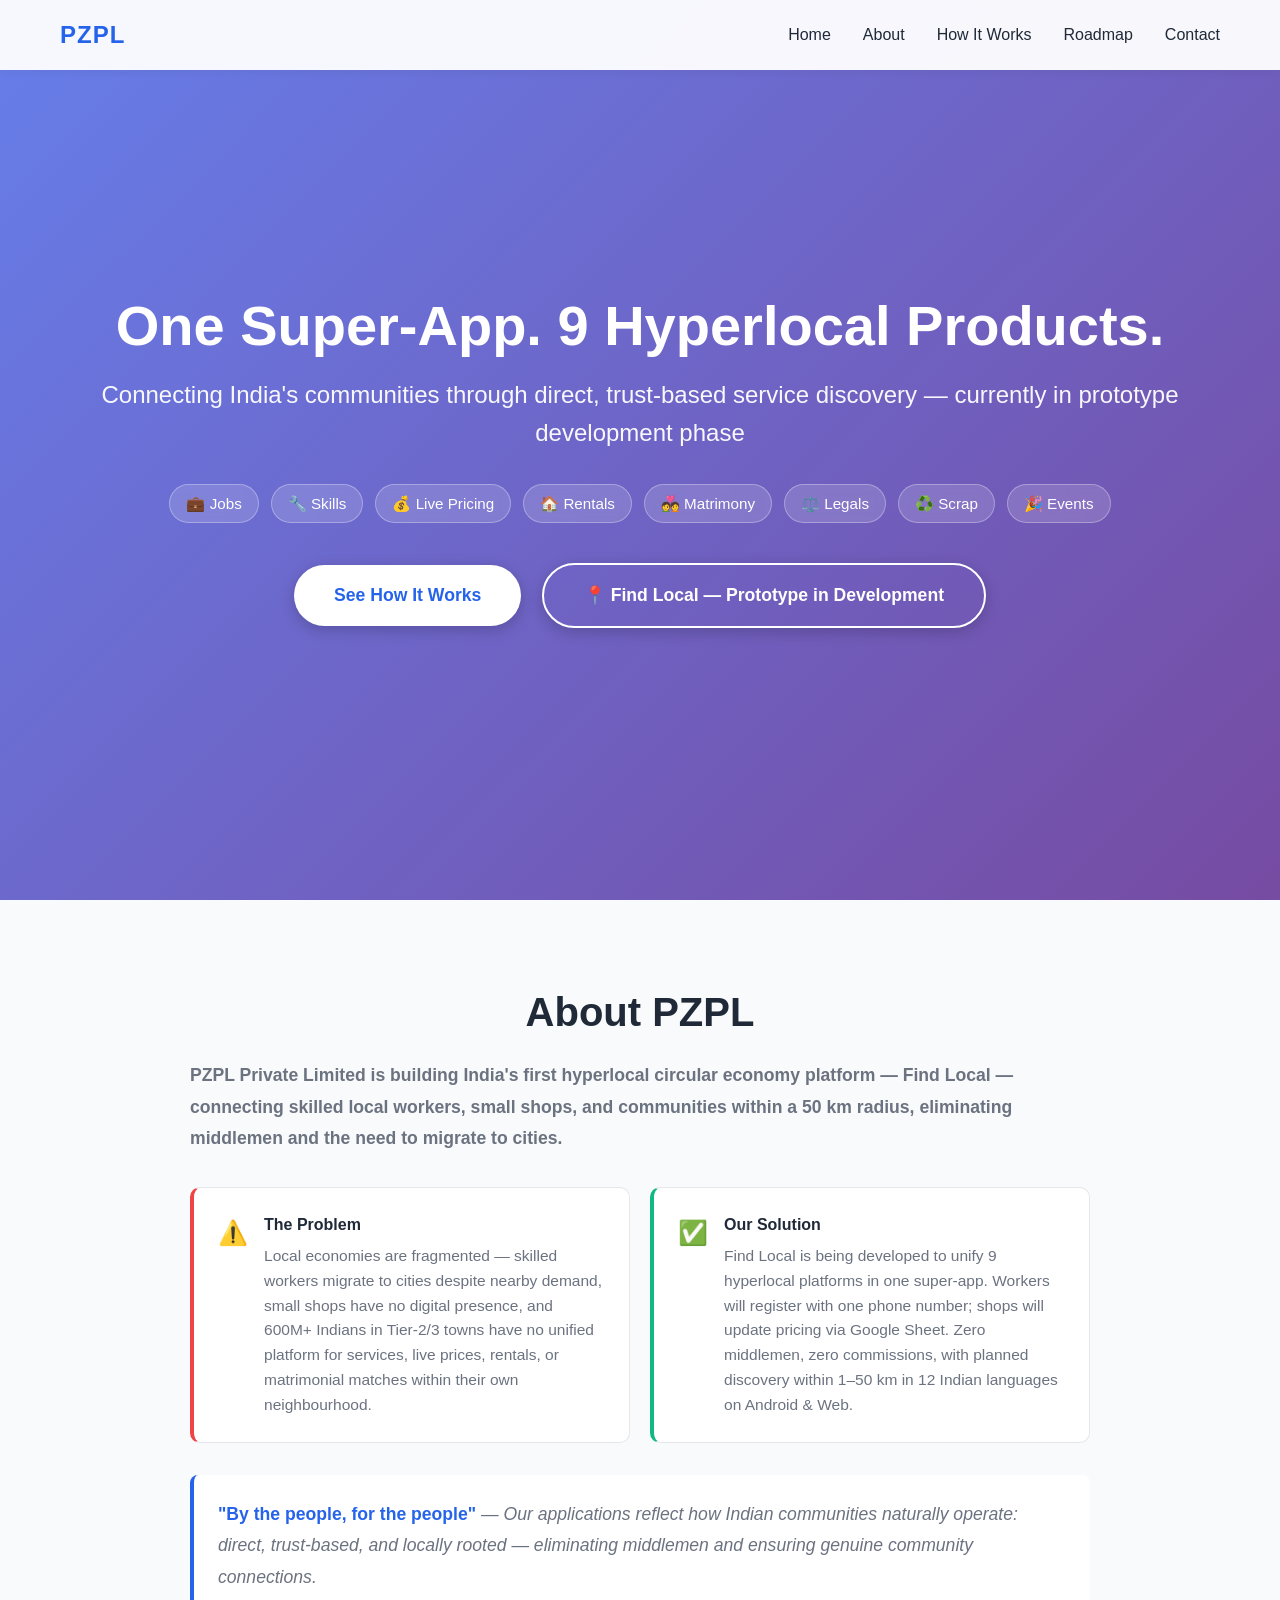
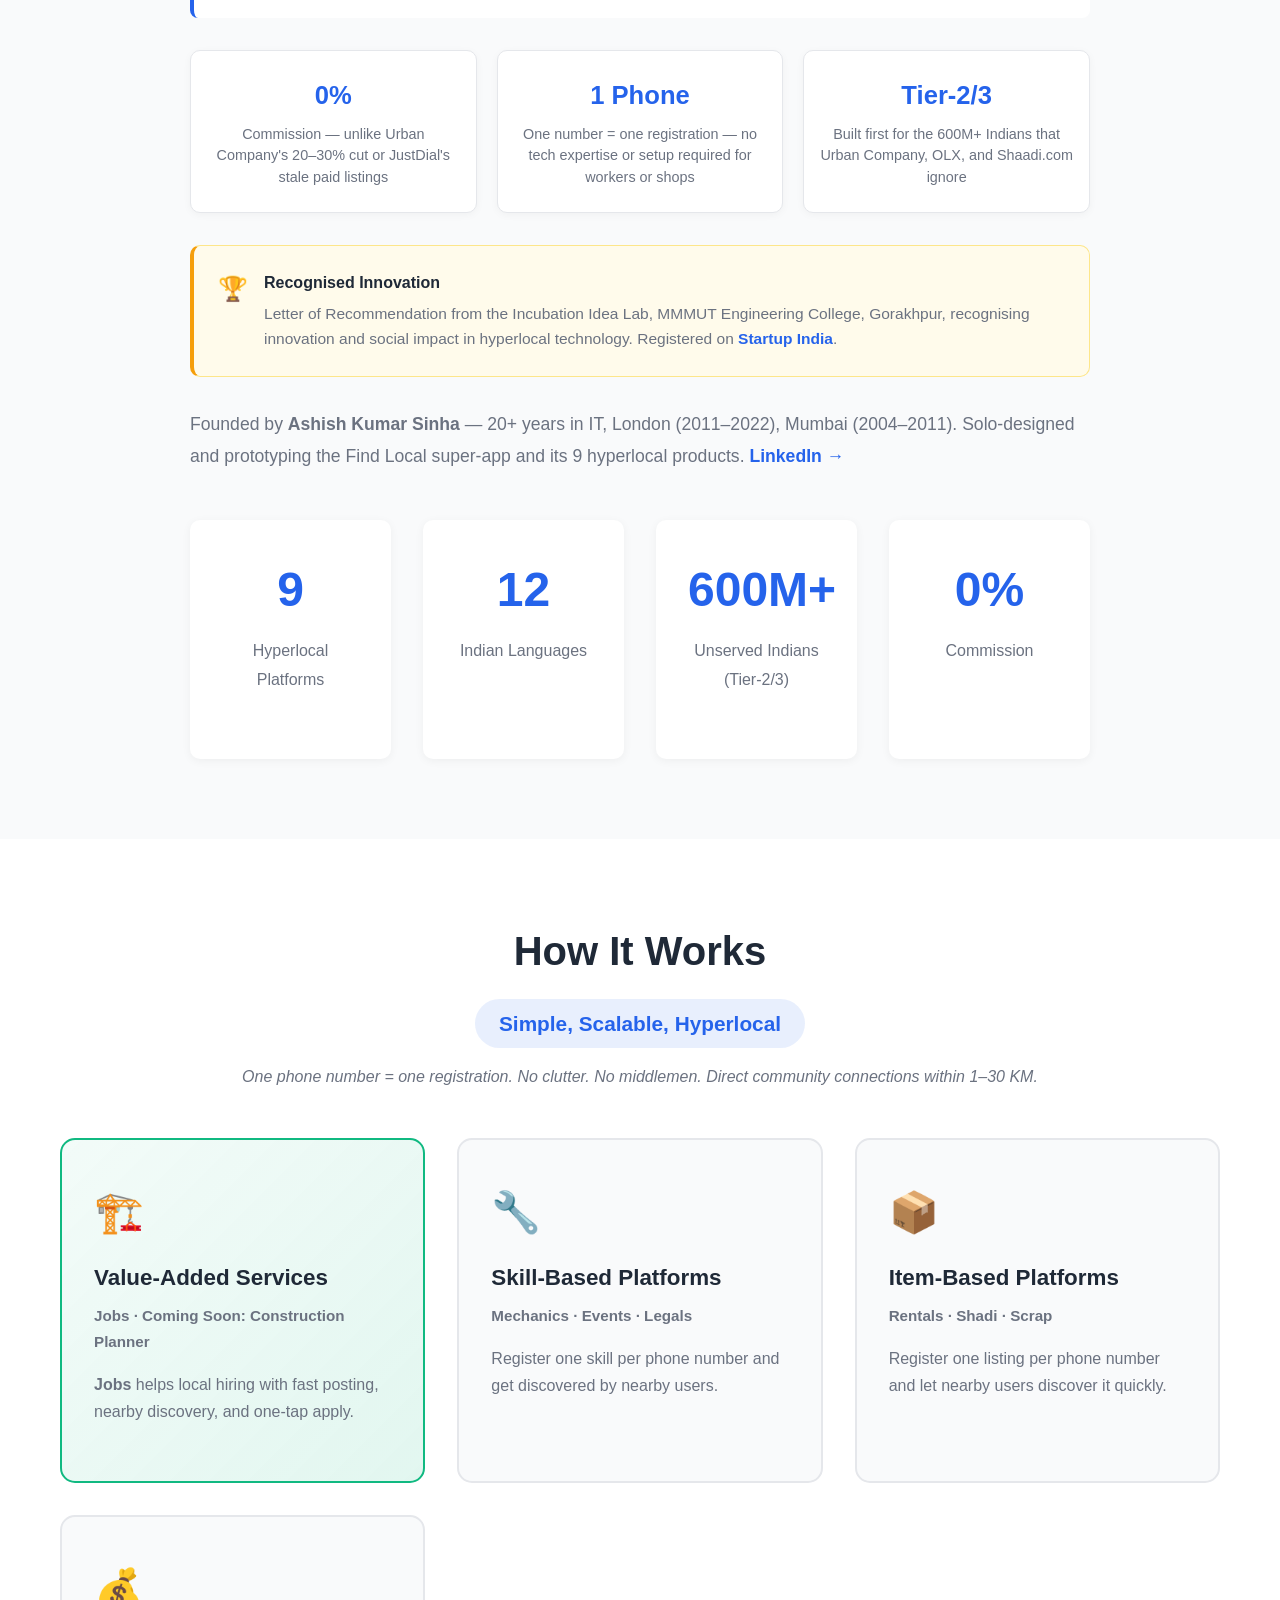
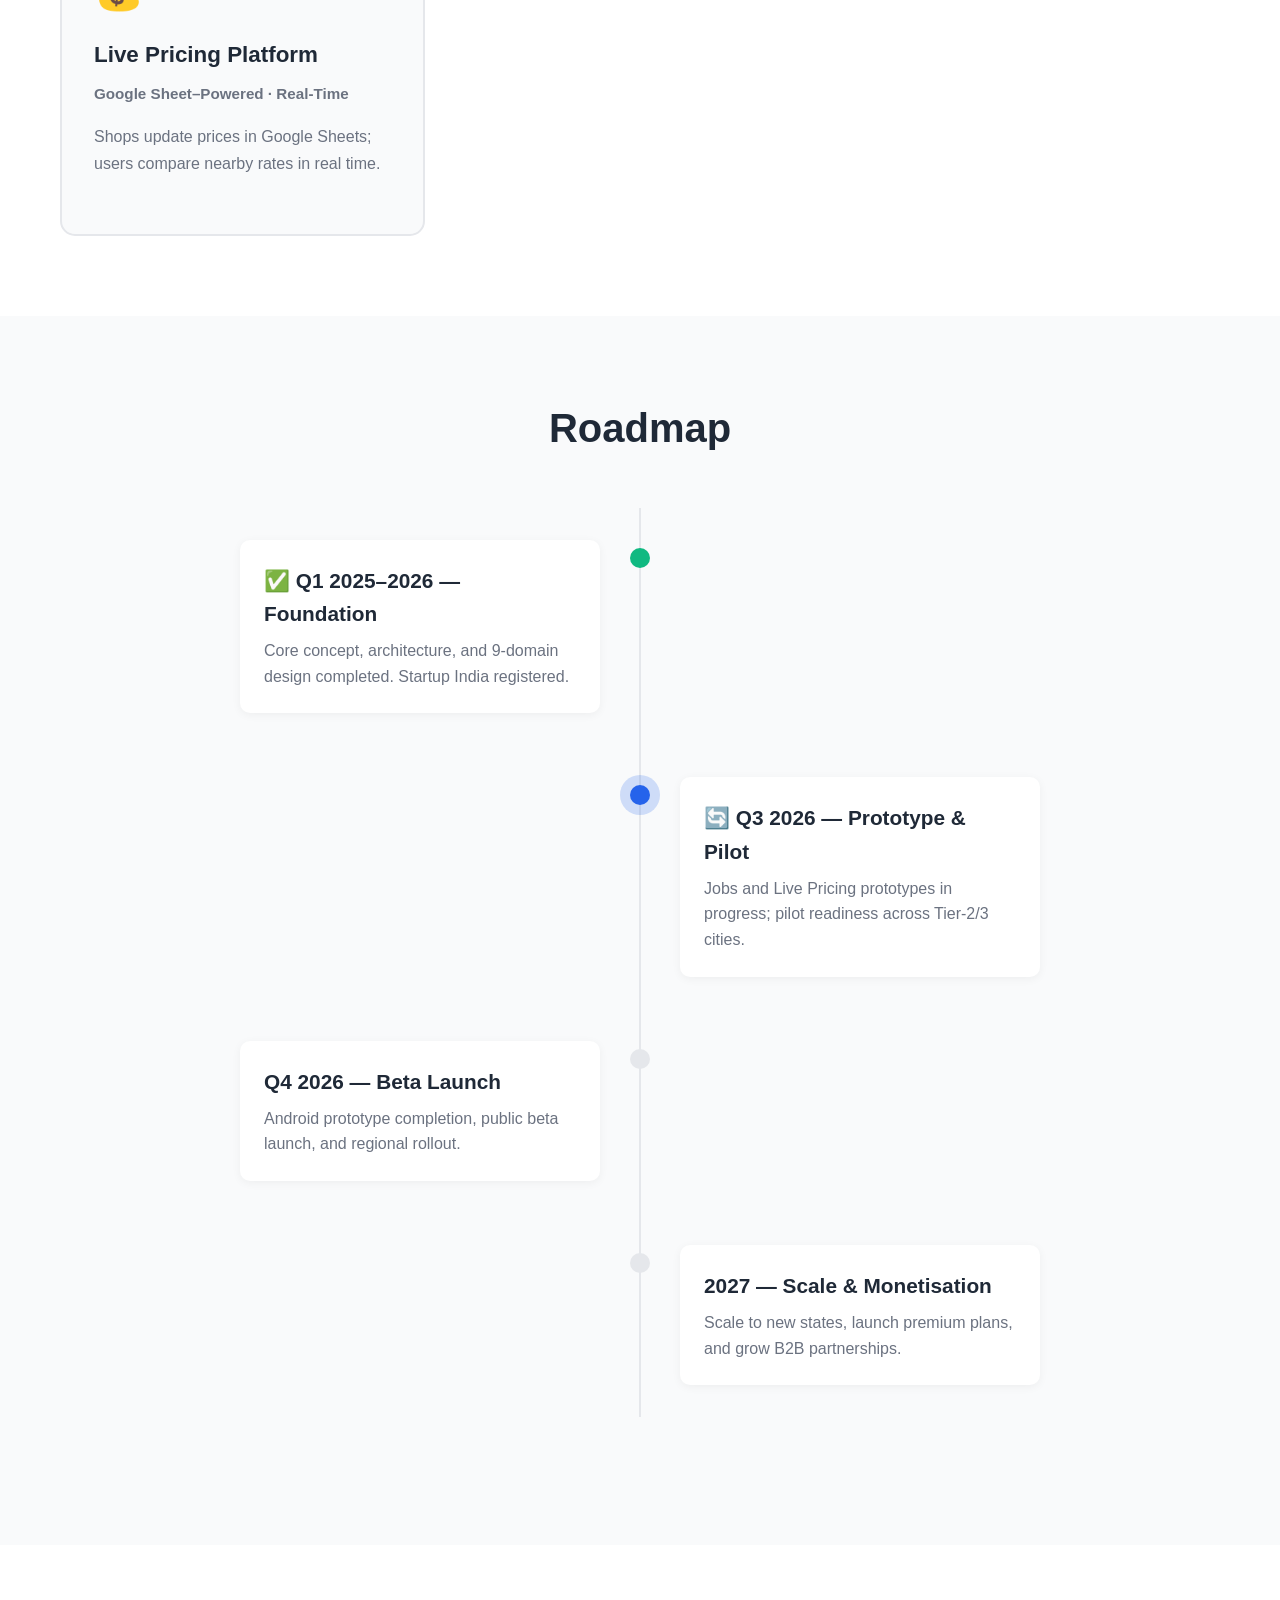
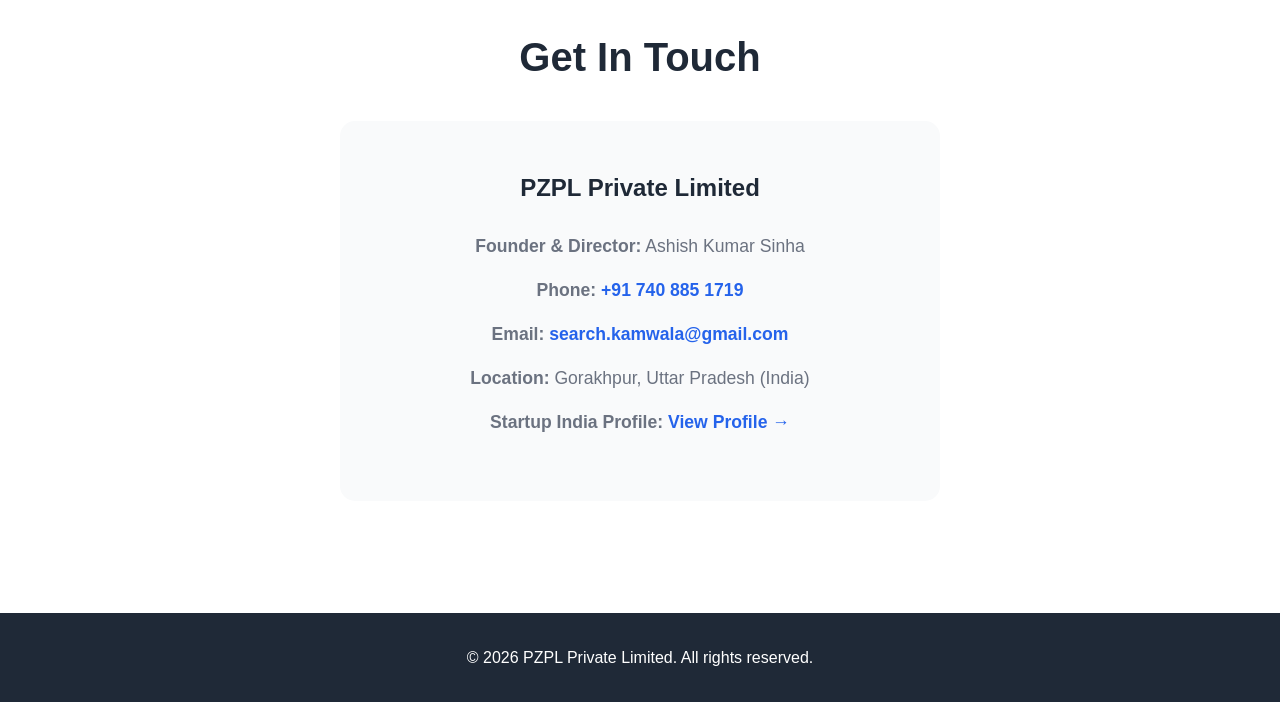
==== commit cd294e64: "prototype mode" ====
--- a/docs/index.html
+++ b/docs/index.html
@@ -15,7 +15,6 @@
             <ul class="nav-links">
                 <li><a href="#home">Home</a></li>
                 <li><a href="#about">About</a></li>
-                <li><a href="#products">Products</a></li>
                 <li><a href="#how-it-works">How It Works</a></li>
                 <li><a href="#roadmap">Roadmap</a></li>
                 <li><a href="#contact">Contact</a></li>
@@ -27,19 +26,19 @@
     <section id="home" class="hero">
         <div class="container">
             <h1>One Super-App. 9 Hyperlocal Products.</h1>
-            <p>Connecting India's communities through direct, trust-based service discovery — eliminating middlemen at every level</p>
+            <p>Connecting India's communities through direct, trust-based service discovery — currently in prototype development phase</p>
             <div class="hero-highlights">
-                <a href="https://fdlocal.in/" target="_blank" class="hero-tag">💼 Jobs</a>
-                <a href="https://fdlocal.in/" target="_blank" class="hero-tag">🔧 Skills</a>
-                <a href="https://fdlocal.in/" target="_blank" class="hero-tag">💰 Live Pricing</a>
-                <a href="https://fdlocal.in/" target="_blank" class="hero-tag">🏠 Rentals</a>
-                <a href="https://fdlocal.in/" target="_blank" class="hero-tag">💑 Matrimony</a>
-                <a href="https://fdlocal.in/" target="_blank" class="hero-tag">⚖️ Legals</a>
-                <a href="https://fdlocal.in/" target="_blank" class="hero-tag">♻️ Scrap</a>
-                <a href="https://fdlocal.in/" target="_blank" class="hero-tag">🎉 Events</a>
+                <span class="hero-tag">💼 Jobs</span>
+                <span class="hero-tag">🔧 Skills</span>
+                <span class="hero-tag">💰 Live Pricing</span>
+                <span class="hero-tag">🏠 Rentals</span>
+                <span class="hero-tag">💑 Matrimony</span>
+                <span class="hero-tag">⚖️ Legals</span>
+                <span class="hero-tag">♻️ Scrap</span>
+                <span class="hero-tag">🎉 Events</span>
             </div>
             <a href="#how-it-works" class="cta-button">See How It Works</a>
-            <a href="https://fdlocal.in/" class="cta-button cta-secondary" target="_blank"><span class="fl-emoji">📍</span> Find Local — Try Web App →</a>
+            <a href="#contact" class="cta-button cta-secondary"><span class="fl-emoji">📍</span> Find Local — Prototype in Development</a>
         </div>
     </section>
 
@@ -49,7 +48,7 @@
             <h2>About PZPL</h2>
             <div class="about-content">
                 <div class="about-text">
-                    <p class="lead">PZPL Private Limited is building India's first hyperlocal circular economy platform — Find Local (fdlocal.in) — connecting skilled local workers, small shops, and communities within a 50 km radius, eliminating middlemen and the need to migrate to cities.</p>
+                    <p class="lead">PZPL Private Limited is building India's first hyperlocal circular economy platform — Find Local — connecting skilled local workers, small shops, and communities within a 50 km radius, eliminating middlemen and the need to migrate to cities.</p>
 
                     <div class="about-problem-grid">
                         <div class="about-problem-item">
@@ -63,7 +62,7 @@
                             <span class="problem-icon">✅</span>
                             <div>
                                 <strong>Our Solution</strong>
-                                <p>Find Local unifies 9 hyperlocal platforms in one super-app. Workers register with one phone number; shops go live with a Google Sheet. Zero middlemen, zero commissions, instantly discoverable within 1–50 km in 12 Indian languages on Android &amp; Web.</p>
+                                <p>Find Local is being developed to unify 9 hyperlocal platforms in one super-app. Workers will register with one phone number; shops will update pricing via Google Sheet. Zero middlemen, zero commissions, with planned discovery within 1–50 km in 12 Indian languages on Android &amp; Web.</p>
                             </div>
                         </div>
                     </div>
@@ -93,7 +92,7 @@
                         </div>
                     </div>
 
-                    <p>Founded by <strong>Ashish Kumar Sinha</strong> — 20+ years in IT, London (2011–2022), Mumbai (2004–2011). Solo-built and launched all 9 platforms and the Find Local super-app. <a href="https://www.linkedin.com/in/ashish-sinha-a4b41b27/" target="_blank">LinkedIn →</a></p>
+                    <p>Founded by <strong>Ashish Kumar Sinha</strong> — 20+ years in IT, London (2011–2022), Mumbai (2004–2011). Solo-designed and prototyping the Find Local super-app and its 9 hyperlocal products. <a href="https://www.linkedin.com/in/ashish-sinha-a4b41b27/" target="_blank">LinkedIn →</a></p>
 
                     <div class="stats">
                         <div class="stat">
@@ -114,108 +113,6 @@
                         </div>
                     </div>
                 </div>
-            </div>
-        </div>
-    </section>
-
-    <!-- Products Section -->
-    <section id="products" class="products">
-        <div class="container">
-            <h2>Our Products</h2>
-            <p class="section-subtitle">Live on Android &amp; Web</p>
-            <p class="platform-note">All 9 products are live inside the <a href="https://fdlocal.in/" target="_blank" class="find-local-icon fl-large"><span class="fl-emoji">📍</span> Find Local</a> super-app.</p>
-
-            <!-- Find Local Super-App -->
-            <div class="super-app-section">
-                <a href="https://fdlocal.in/" target="_blank" class="product-card featured" style="display:block; text-decoration:none; cursor:pointer;">
-                    <div class="product-icon">📍</div>
-                    <h3><span class="find-local-icon fl-large"><span class="fl-emoji">📍</span> Find Local</span> — The Unified Super-App</h3>
-                    <p>One app hosting all 9 hyperlocal products — Jobs, Mechanics, Rentals, Events, Shadi, Legals, Scrap, and Live Pricing — with scalable architecture to expand into more service categories across India.</p>
-                    <div class="super-app-links">
-                        <span class="product-link">📱 Google Play Store</span>
-                        <span class="product-link">🌐 Web App: fdlocal.in →</span>
-                    </div>
-                    <span class="badge">🟢 Live</span>
-                </a>
-            </div>
-
-            <!-- Value-Added Services -->
-            <h3 class="group-title">🚀 Value-Added Services</h3>
-            <p class="group-subtitle">Smart services built on Find Local · Connecting job posters with nearby workers</p>
-            <div class="product-grid">
-                <a href="https://fdlocal.in/" target="_blank" class="product-card product-card-new" id="jobs" style="display:block; text-decoration:none; color:inherit; cursor:pointer;">
-                    <div class="product-icon">🏗️</div>
-                    <h3>Jobs <span class="find-local-icon fl-badge-new"><span class="fl-emoji">📍</span> Find Local</span></h3>
-                    <p>The first value-added service on Find Local — connecting job posters with nearby workers through skill-based posting, location-aware search, and one-tap apply for registered mechanics, with real-time notifications delivered to both parties.</p>
-                    <span class="badge-new">🟢 Live — NEW</span>
-                </a>
-            </div>
-
-            <!-- Skill-Based Group -->
-            <h3 class="group-title">🔧 Skill-Based Platforms</h3>
-            <p class="group-subtitle">One skill per phone number · Search nearby workers within 1–30 KM</p>
-            <div class="product-grid">
-                <div class="product-card deprecated" id="mechanics">
-                    <div class="product-icon">💼</div>
-                    <h3>Kam Wala <span class="platform-badge">Android</span></h3>
-                    <p>Hyperlocal service discovery — find nearby workers (plumber, electrician, carpenter, etc.) within 1–30 KM, eliminating middlemen</p>
-                    <span class="badge-discontinued">🚫 Standalone app discontinued</span>
-                    <div class="deprecated-notice">⚠️ This app is no longer supported. Use <a href="https://fdlocal.in/" target="_blank">📍 Find Local (fdlocal.in)</a> for the latest experience.</div>
-                </div>
-
-                <div class="product-card deprecated" id="events">
-                    <div class="product-icon">🎉</div>
-                    <h3>Events Wala <span class="platform-badge">Android</span></h3>
-                    <p>Find event professionals within 1–30 KM — Bhajan singers, wedding photographers, DJs, and celebration specialists</p>
-                    <span class="badge-discontinued">🚫 Standalone app discontinued</span>
-                    <div class="deprecated-notice">⚠️ This app is no longer supported. Use <a href="https://fdlocal.in/" target="_blank">📍 Find Local (fdlocal.in)</a> for the latest experience.</div>
-                </div>
-
-                <a href="https://fdlocal.in/" target="_blank" class="product-card" id="legals" style="display:block; text-decoration:none; color:inherit; cursor:pointer;">
-                    <div class="product-icon">⚖️</div>
-                    <h3>Legals <span class="find-local-icon fl-badge"><span class="fl-emoji">📍</span> Find Local</span></h3>
-                    <p>Discover nearby legal professionals — lawyers, notaries, and legal advisors — within 1–30 KM for direct, trust-based consultations</p>
-                </a>
-            </div>
-
-            <!-- Item-Based Group -->
-            <h3 class="group-title">📦 Item-Based Platforms</h3>
-            <p class="group-subtitle">One item per phone number · Search nearby listings within 1–30 KM</p>
-            <div class="product-grid">
-                <div class="product-card deprecated" id="rentals">
-                    <div class="product-icon">🏠</div>
-                    <h3>Rent Wala <span class="platform-badge">Android</span></h3>
-                    <p>Direct rental discovery for homes, shops, and PG accommodations within 1–30 KM — no brokers, no hidden fees</p>
-                    <span class="badge-discontinued">🚫 Standalone app discontinued</span>
-                    <div class="deprecated-notice">⚠️ This app is no longer supported. Use <a href="https://fdlocal.in/" target="_blank">📍 Find Local (fdlocal.in)</a> for the latest experience.</div>
-                </div>
-
-                <div class="product-card deprecated" id="shadi">
-                    <div class="product-icon">💑</div>
-                    <h3>Shadi Wala <span class="platform-badge">Android</span></h3>
-                    <p>Culturally sensitive matrimonial platform — connecting families and communities directly without agents, within configurable radius</p>
-                    <span class="badge-discontinued">🚫 Standalone app discontinued</span>
-                    <div class="deprecated-notice">⚠️ This app is no longer supported. Use <a href="https://fdlocal.in/" target="_blank">📍 Find Local (fdlocal.in)</a> for the latest experience.</div>
-                </div>
-
-                <a href="https://fdlocal.in/" target="_blank" class="product-card" id="scrap" style="display:block; text-decoration:none; color:inherit; cursor:pointer;">
-                    <div class="product-icon">♻️</div>
-                    <h3>Scrap <span class="find-local-icon fl-badge"><span class="fl-emoji">📍</span> Find Local</span></h3>
-                    <p>List and discover scrap items nearby — connect buyers and sellers of recyclable materials directly within 1–30 KM</p>
-                </a>
-
-            </div>
-
-            <!-- Live Pricing — Innovative -->
-            <h3 class="group-title">💡 Innovative — Live Pricing</h3>
-            <p class="group-subtitle">Google Sheet–powered · Real-time prices · 1–50 KM radius</p>
-            <div class="product-grid">
-                <a href="https://fdlocal.in/" target="_blank" class="product-card highlight" id="live-pricing" style="display:block; text-decoration:none; color:inherit; cursor:pointer;">
-                    <div class="product-icon">📊</div>
-                    <h3>Live Pricing <span class="find-local-icon fl-badge-amber"><span class="fl-emoji">📍</span> Find Local</span></h3>
-                    <p>Shops link their Google Sheet containing item names and prices. <strong>Any update to the sheet reflects live in search results instantly.</strong> Users compare real-time prices from nearby shops within 1–50 KM.</p>
-                    <p style="font-size: 0.9rem; color: var(--text-light); margin-top: 0.5rem;"><em>Covers: construction materials, hardware, electrical, agricultural, jewelry, handmade items, and more</em></p>
-                </a>
             </div>
         </div>
     </section>
@@ -232,29 +129,25 @@
                     <div class="model-icon">🏗️</div>
                     <h3>Value-Added Services</h3>
                     <p class="model-platforms">Jobs · Coming Soon: Construction Planner</p>
-                    <p>Next-generation services built on top of the Find Local platform. <strong>Jobs</strong> connects job posters with nearby workers through skill-based posting, location-aware search, and one-tap apply — with real-time notifications to both parties.</p>
-                    <div class="model-example">Example: A contractor posts a "Plumber needed" job → nearby registered plumbers receive instant notifications and can apply with one tap.</div>
+                    <p><strong>Jobs</strong> helps local hiring with fast posting, nearby discovery, and one-tap apply.</p>
                 </div>
                 <div class="model-card">
                     <div class="model-icon">🔧</div>
                     <h3>Skill-Based Platforms</h3>
                     <p class="model-platforms">Mechanics · Events · Legals</p>
-                    <p>One phone number registers one skill. Users search and instantly find nearby skilled workers' contact numbers within 1–30 KM radius.</p>
-                    <div class="model-example">Example: A plumber registers → appears in search results for anyone within 30 KM looking for a plumber.</div>
+                    <p>Register one skill per phone number and get discovered by nearby users.</p>
                 </div>
                 <div class="model-card">
                     <div class="model-icon">📦</div>
                     <h3>Item-Based Platforms</h3>
                     <p class="model-platforms">Rentals · Shadi · Scrap</p>
-                    <p>One phone number registers one item or listing. Users search and find nearby listings — rental properties, bride/groom profiles, scrap items, or office contacts — within 1–30 KM.</p>
-                    <div class="model-example">Example: A landlord lists a 2BHK flat → appears in rental searches for users nearby.</div>
+                    <p>Register one listing per phone number and let nearby users discover it quickly.</p>
                 </div>
                 <div class="model-card">
                     <div class="model-icon">💰</div>
                     <h3>Live Pricing Platform</h3>
                     <p class="model-platforms">Google Sheet–Powered · Real-Time</p>
-                    <p>Shops link their Google Sheet with item names and prices. <strong>Any change in the sheet reflects live in search results instantly.</strong> Users search and compare real-time prices from nearby shops within 1–50 KM.</p>
-                    <div class="model-example">Covers: Construction materials, hardware, electrical, agricultural, jewelry, handmade items, and more.</div>
+                    <p>Shops update prices in Google Sheets; users compare nearby rates in real time.</p>
                 </div>
             </div>
         </div>
@@ -269,42 +162,28 @@
                     <div class="timeline-marker"></div>
                     <div class="timeline-content">
                         <h3>✅ Q1 2025–2026 — Foundation</h3>
-                        <p><a href="https://fdlocal.in/" target="_blank" class="find-local-icon"><span class="fl-emoji">📍</span> Find Local</a> unified super-app with <strong>9 platforms</strong>, 12 Indian language support, Android &amp; Web. Startup India registered.</p>
+                        <p>Core concept, architecture, and 9-domain design completed. Startup India registered.</p>
                     </div>
                 </div>
                 <div class="timeline-item current">
                     <div class="timeline-marker"></div>
                     <div class="timeline-content">
-                        <h3>🔄 Q3 2026 — Growth &amp; User Acquisition</h3>
-                        <p>Launched <strong>Jobs</strong> — first value-added service. Live Pricing rollout · <strong>50K active users</strong> · 100+ shops on Live Pricing · <strong>Construction Planner beta</strong> launch · digital marketing campaigns across Tier-2/3 cities</p>
+                        <h3>🔄 Q3 2026 — Prototype &amp; Pilot</h3>
+                        <p>Jobs and Live Pricing prototypes in progress; pilot readiness across Tier-2/3 cities.</p>
                     </div>
                 </div>
                 <div class="timeline-item">
                     <div class="timeline-marker"></div>
                     <div class="timeline-content">
-                        <h3>Q4 2026 — Scale &amp; Break-Even</h3>
-                        <p><strong>150K users</strong> · <strong>Construction Planner live</strong> · iOS app launched · break-even on operations · expanding hyperlocal reach across Eastern UP</p>
+                        <h3>Q4 2026 — Beta Launch</h3>
+                        <p>Android prototype completion, public beta launch, and regional rollout.</p>
                     </div>
                 </div>
                 <div class="timeline-item">
                     <div class="timeline-marker"></div>
                     <div class="timeline-content">
-                        <h3>Q2 2027 — Monetisation</h3>
-                        <p><strong>500K users</strong> · Premium tier live (₹100/3 months) · <strong>₹1 Cr revenue run rate</strong> · Construction Planner B2B/ERP — project management for contractors (house to highway), live material pricing, automated hiring &amp; scheduling</p>
-                    </div>
-                </div>
-                <div class="timeline-item">
-                    <div class="timeline-marker"></div>
-                    <div class="timeline-content">
-                        <h3>Q4 2027 — Multi-State Expansion</h3>
-                        <p><strong>1M users</strong> · Multi-state expansion · B2B enterprise partnerships · <a href="https://fdlocal.in/" target="_blank" class="find-local-icon"><span class="fl-emoji">📍</span> Find Local</a> integrated ERP ecosystem</p>
-                    </div>
-                </div>
-                <div class="timeline-item">
-                    <div class="timeline-marker"></div>
-                    <div class="timeline-content">
-                        <h3>2028–2030 — Enterprise &amp; AI</h3>
-                        <p>AI-powered hyperlocal business intelligence · enterprise licensing · B2B data partnerships · 20M active users across India</p>
+                        <h3>2027 — Scale &amp; Monetisation</h3>
+                        <p>Scale to new states, launch premium plans, and grow B2B partnerships.</p>
                     </div>
                 </div>
             </div>
--- a/docs/styles.css
+++ b/docs/styles.css
@@ -577,6 +577,12 @@
     color: white;
 }
 
+.super-app-section .product-card.featured .product-link,
+.super-app-section .product-card.featured .super-app-links span {
+    color: white;
+    opacity: 0.95;
+}
+
 .super-app-section .product-card.featured a {
     color: white;
     text-decoration: underline;
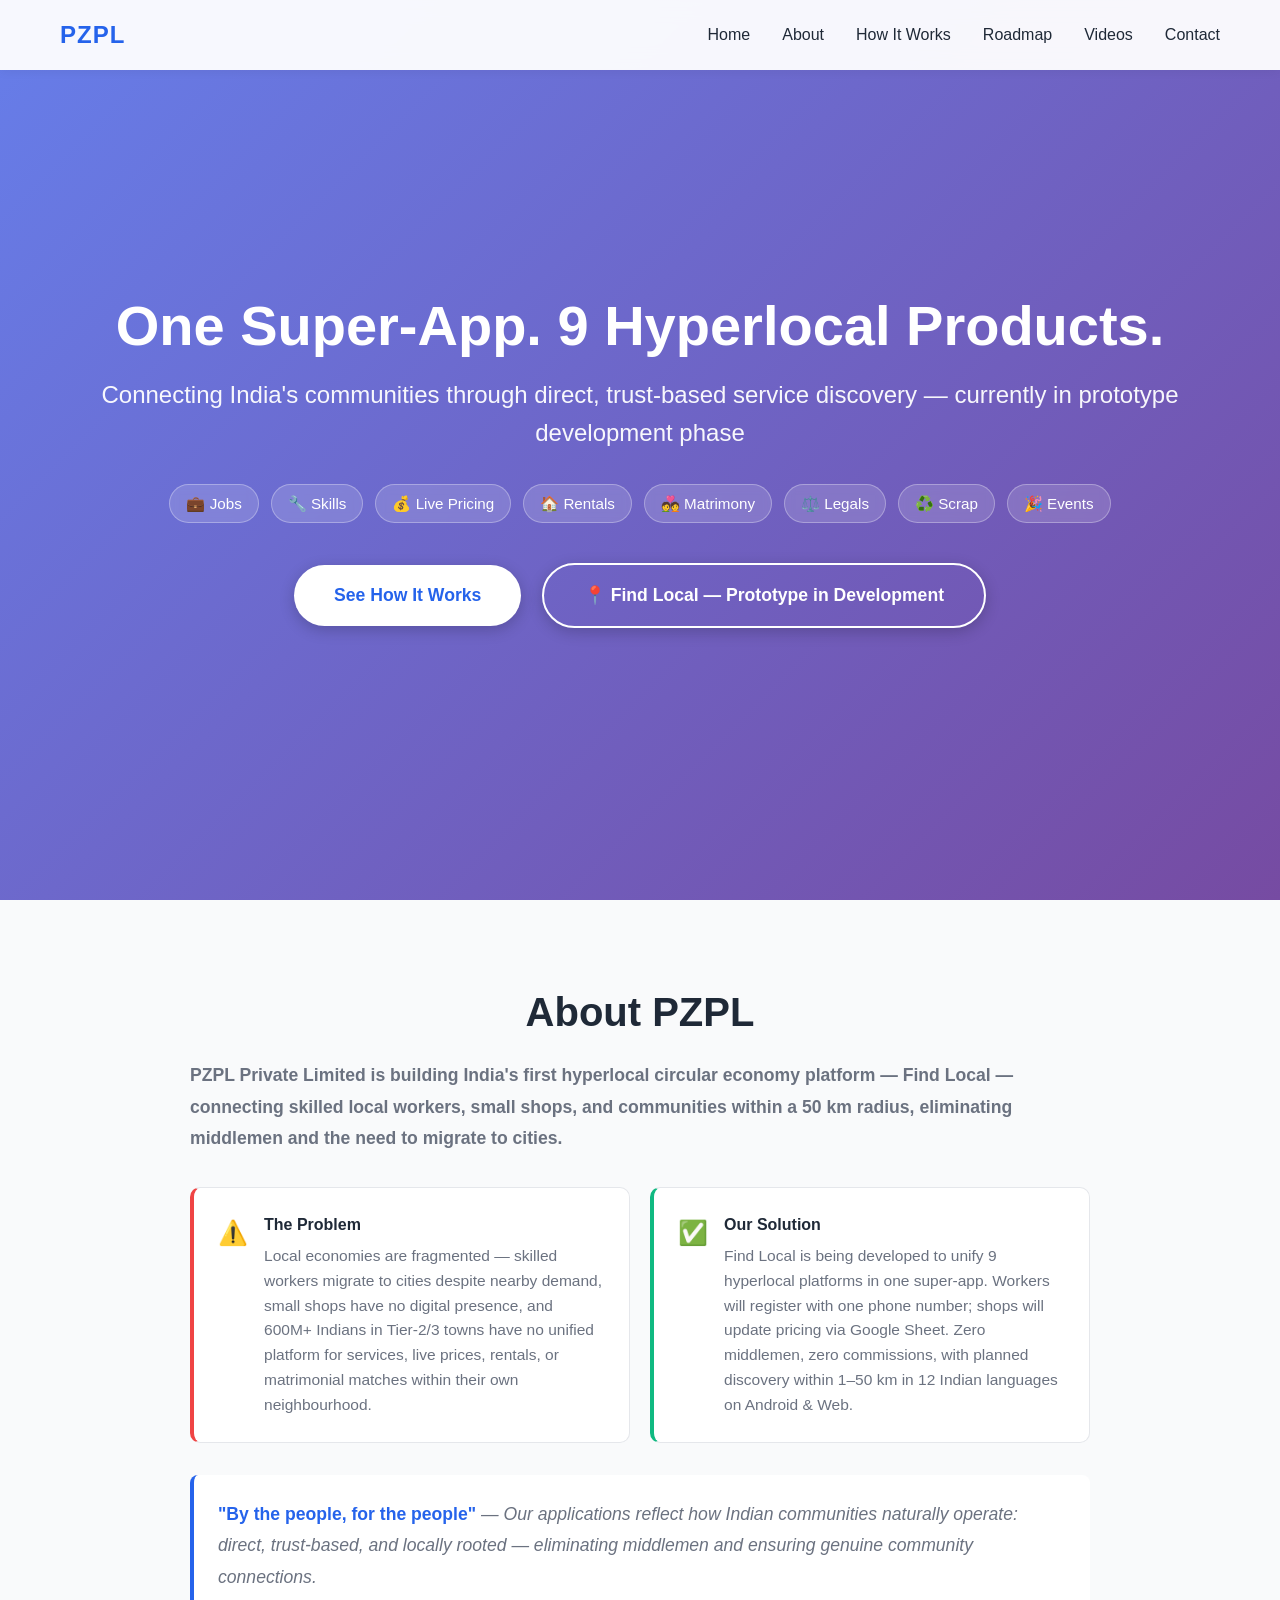
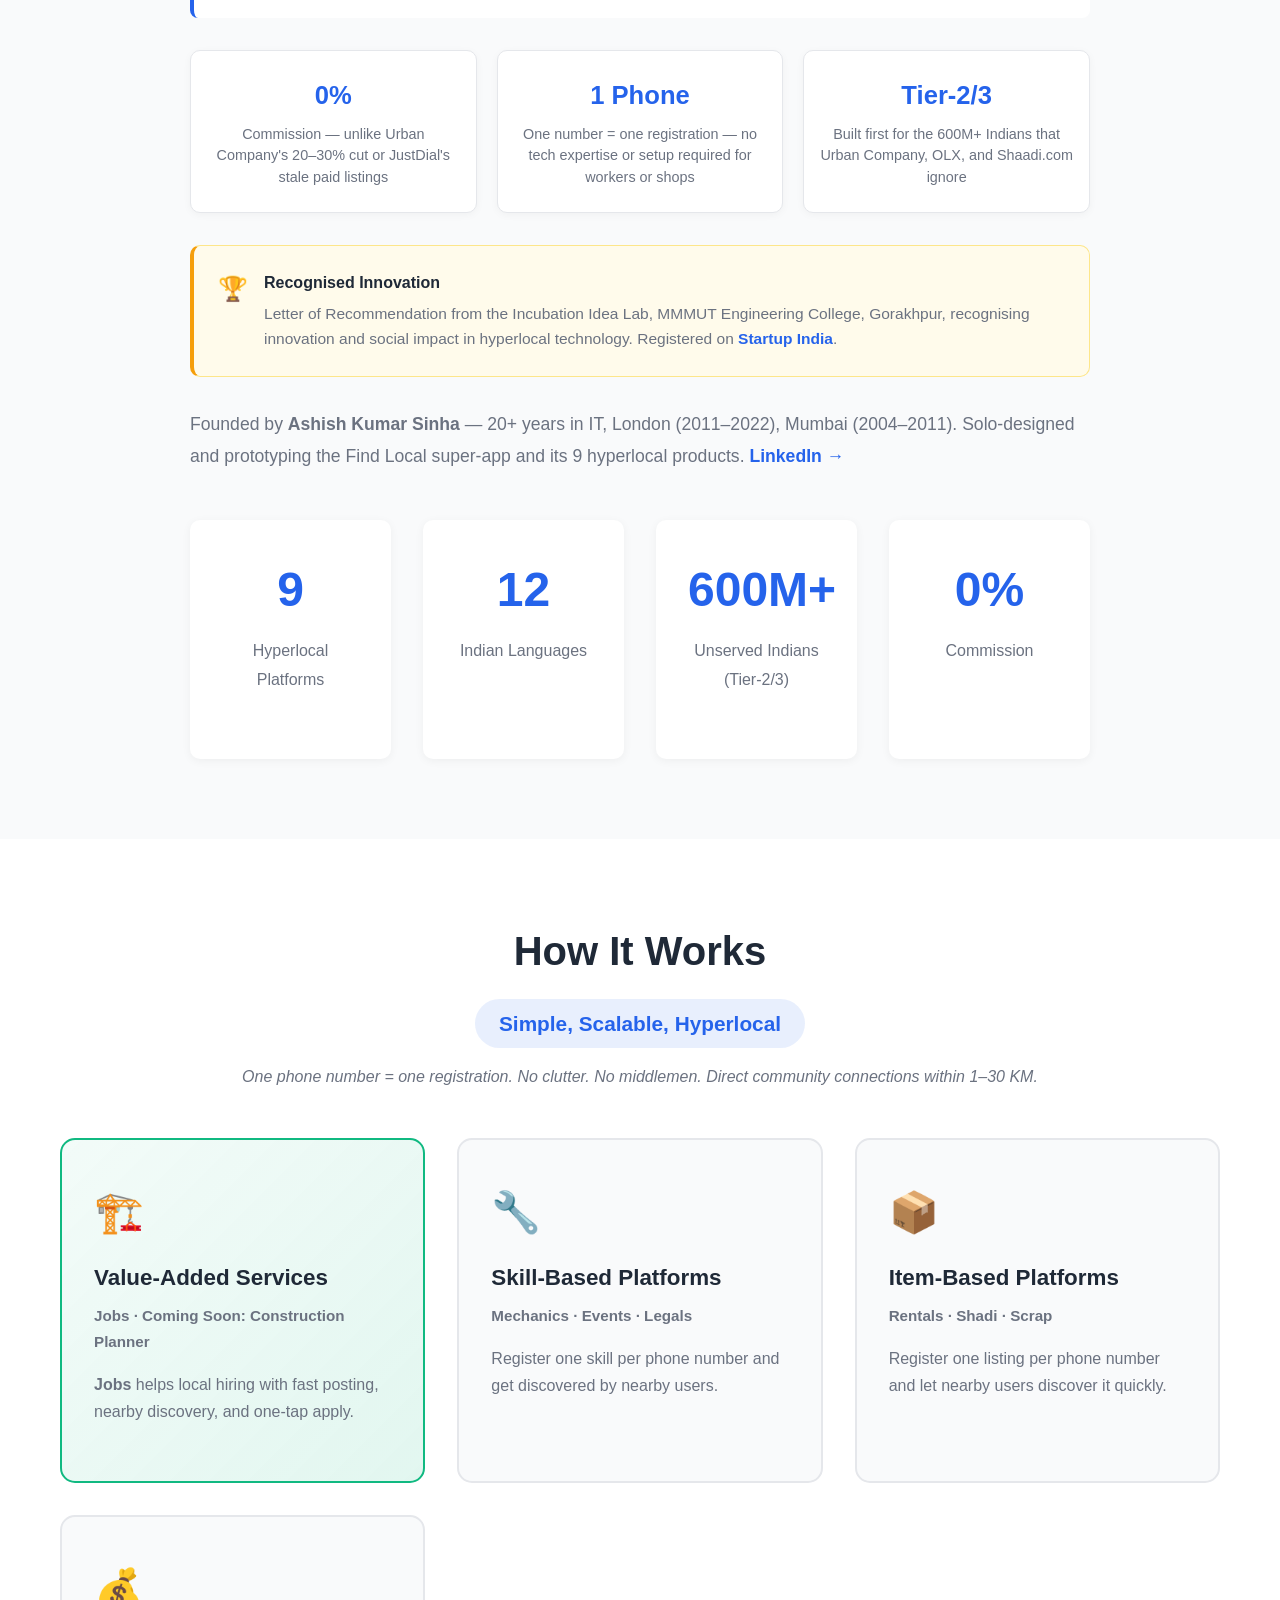
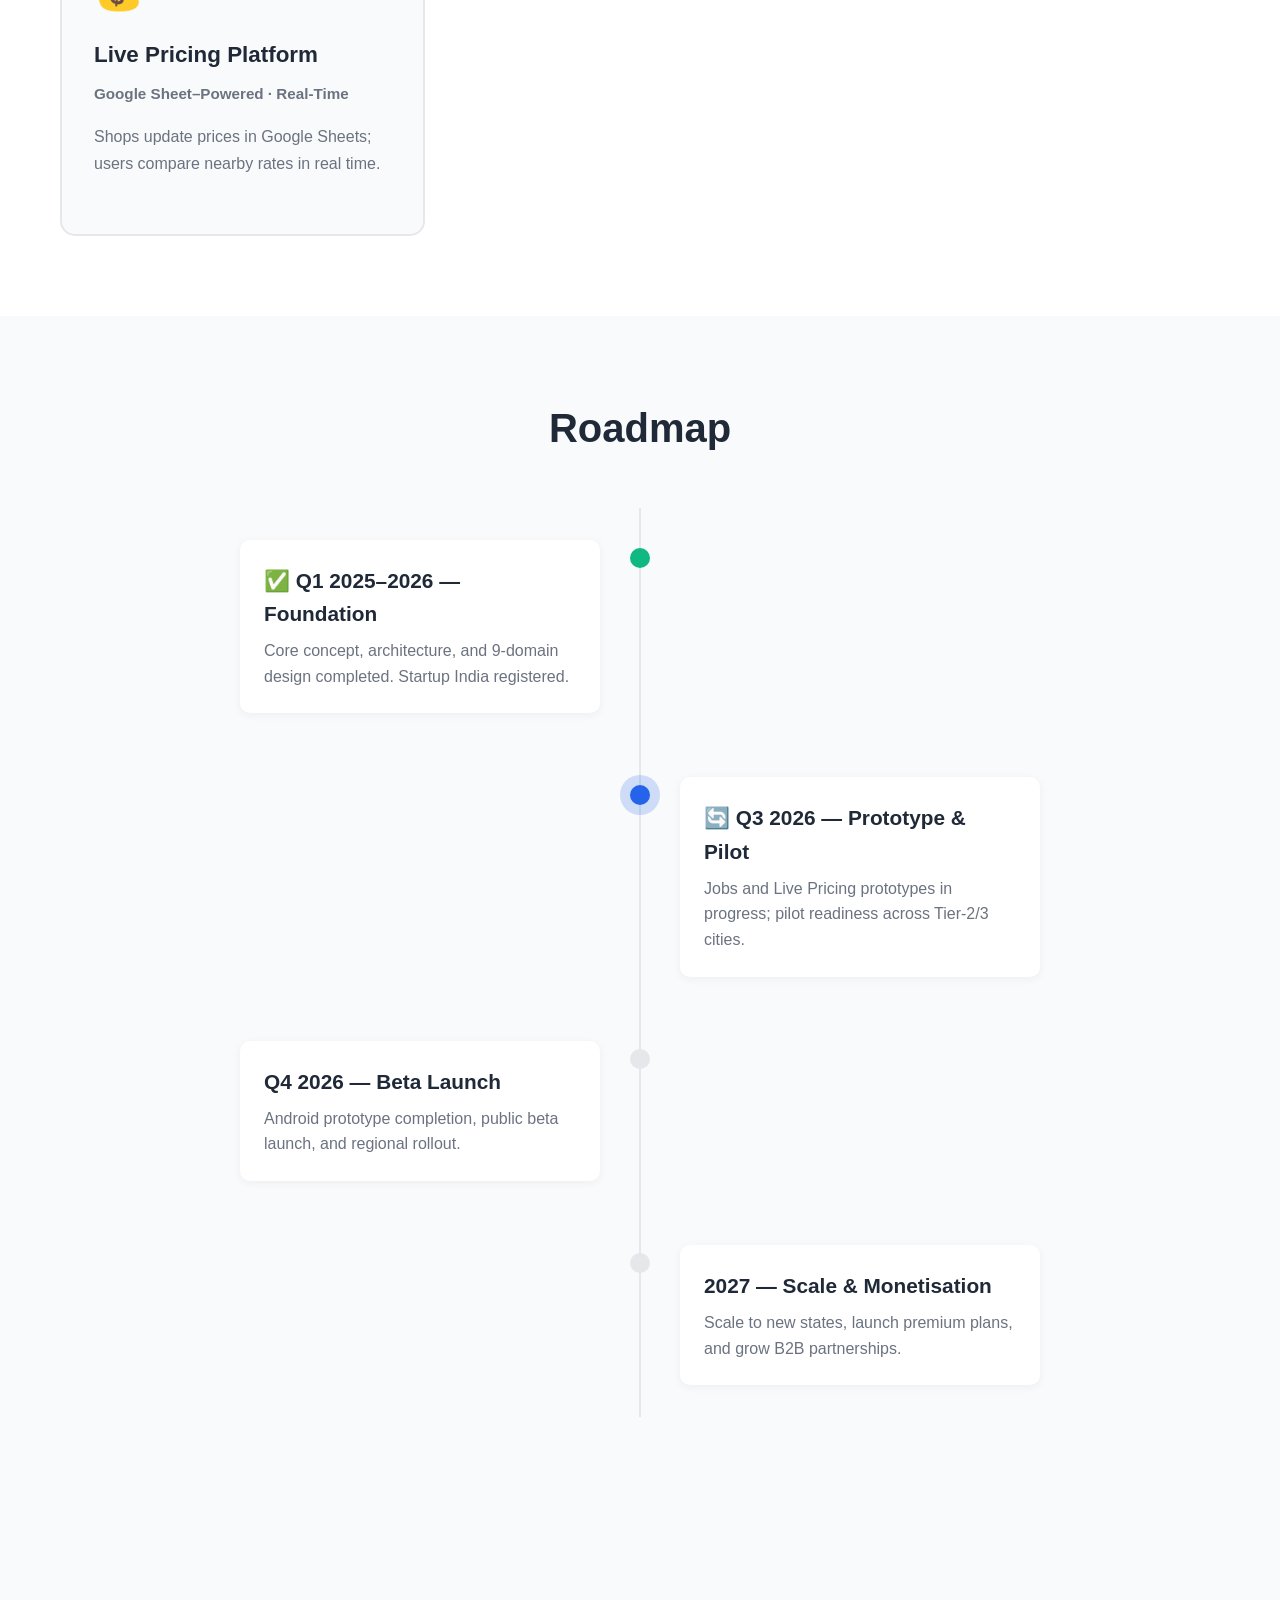
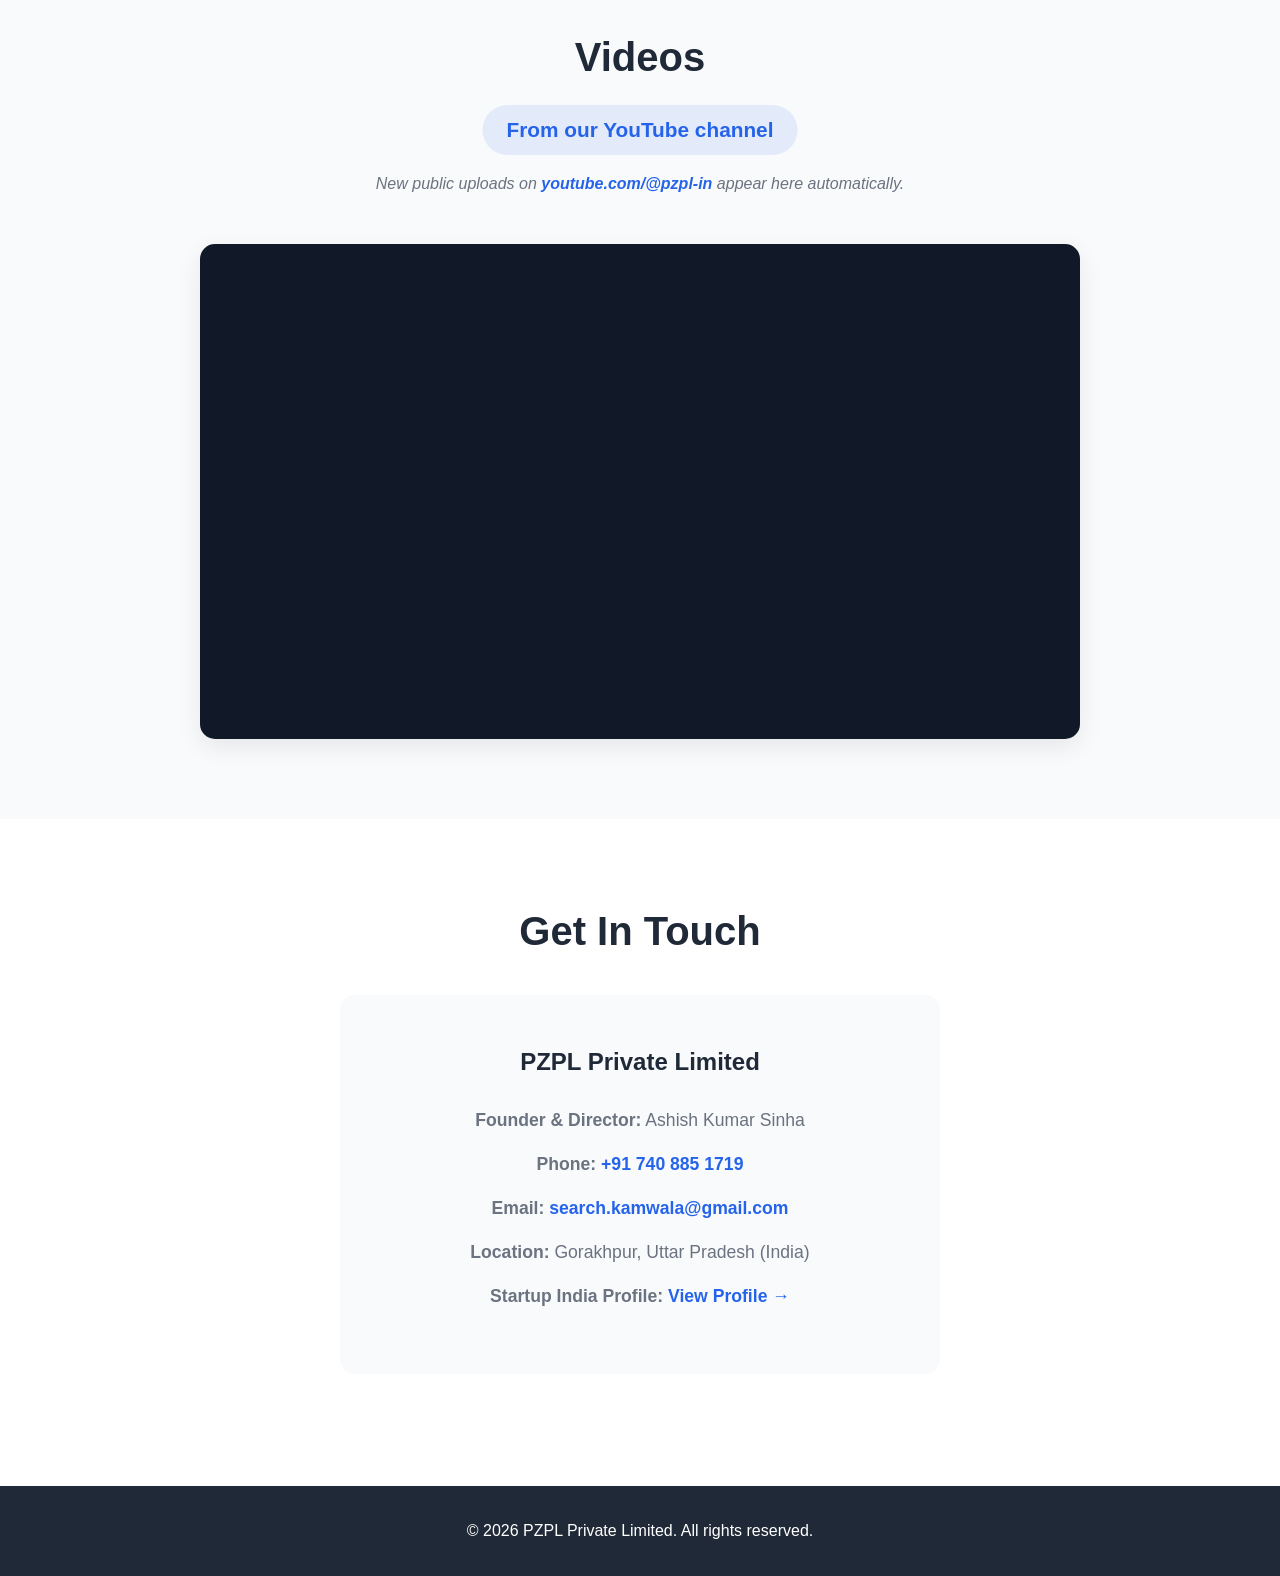
==== commit e7db21fb: "added comnpany vedio link" ====
--- a/docs/index.html
+++ b/docs/index.html
@@ -4,6 +4,7 @@
     <meta charset="UTF-8">
     <meta name="viewport" content="width=device-width, initial-scale=1.0">
     <meta name="description" content="PZPL - One unified super-app hosting 9 hyperlocal service products across India, connecting communities through direct, trust-based discovery">
+    <meta name="referrer" content="strict-origin-when-cross-origin">
     <title>PZPL Private Limited - 9 Hyperlocal Products, One Super-App</title>
     <link rel="stylesheet" href="styles.css">
 </head>
@@ -17,6 +18,7 @@
                 <li><a href="#about">About</a></li>
                 <li><a href="#how-it-works">How It Works</a></li>
                 <li><a href="#roadmap">Roadmap</a></li>
+                <li><a href="#videos">Videos</a></li>
                 <li><a href="#contact">Contact</a></li>
             </ul>
         </div>
@@ -190,6 +192,24 @@
         </div>
     </section>
 
+    <!-- Videos Section — public uploads from youtube.com/@pzpl-in -->
+    <section id="videos" class="videos">
+        <div class="container">
+            <h2>Videos</h2>
+            <p class="section-subtitle">From our YouTube channel</p>
+            <p class="platform-note">New public uploads on <a href="https://www.youtube.com/@pzpl-in" target="_blank" rel="noopener noreferrer">youtube.com/@pzpl-in</a> appear here automatically.</p>
+            <div class="youtube-embed">
+                <iframe
+                    src="https://www.youtube.com/embed/videoseries?list=UUXuJvFflWdCDMYlknnKfYSg&amp;rel=0"
+                    title="PZPL YouTube videos"
+                    referrerpolicy="strict-origin-when-cross-origin"
+                    allow="accelerometer; autoplay; clipboard-write; encrypted-media; gyroscope; picture-in-picture; web-share"
+                    allowfullscreen>
+                </iframe>
+            </div>
+        </div>
+    </section>
+
     <!-- Contact Section -->
     <section id="contact" class="contact">
         <div class="container">
--- a/docs/styles.css
+++ b/docs/styles.css
@@ -894,6 +894,41 @@
     line-height: 1.6;
 }
 
+/* Videos Section */
+.videos {
+    background: var(--bg-light);
+}
+
+.videos .platform-note a {
+    color: var(--primary-color);
+    font-weight: 600;
+    text-decoration: none;
+}
+
+.videos .platform-note a:hover {
+    text-decoration: underline;
+}
+
+.youtube-embed {
+    position: relative;
+    width: 100%;
+    max-width: 880px;
+    margin: 2rem auto 0;
+    aspect-ratio: 16 / 9;
+    background: #111827;
+    border-radius: 15px;
+    overflow: hidden;
+    box-shadow: 0 8px 24px rgba(0, 0, 0, 0.08);
+}
+
+.youtube-embed iframe {
+    position: absolute;
+    inset: 0;
+    width: 100%;
+    height: 100%;
+    border: 0;
+}
+
 /* Contact Section */
 .contact {
     background: white;
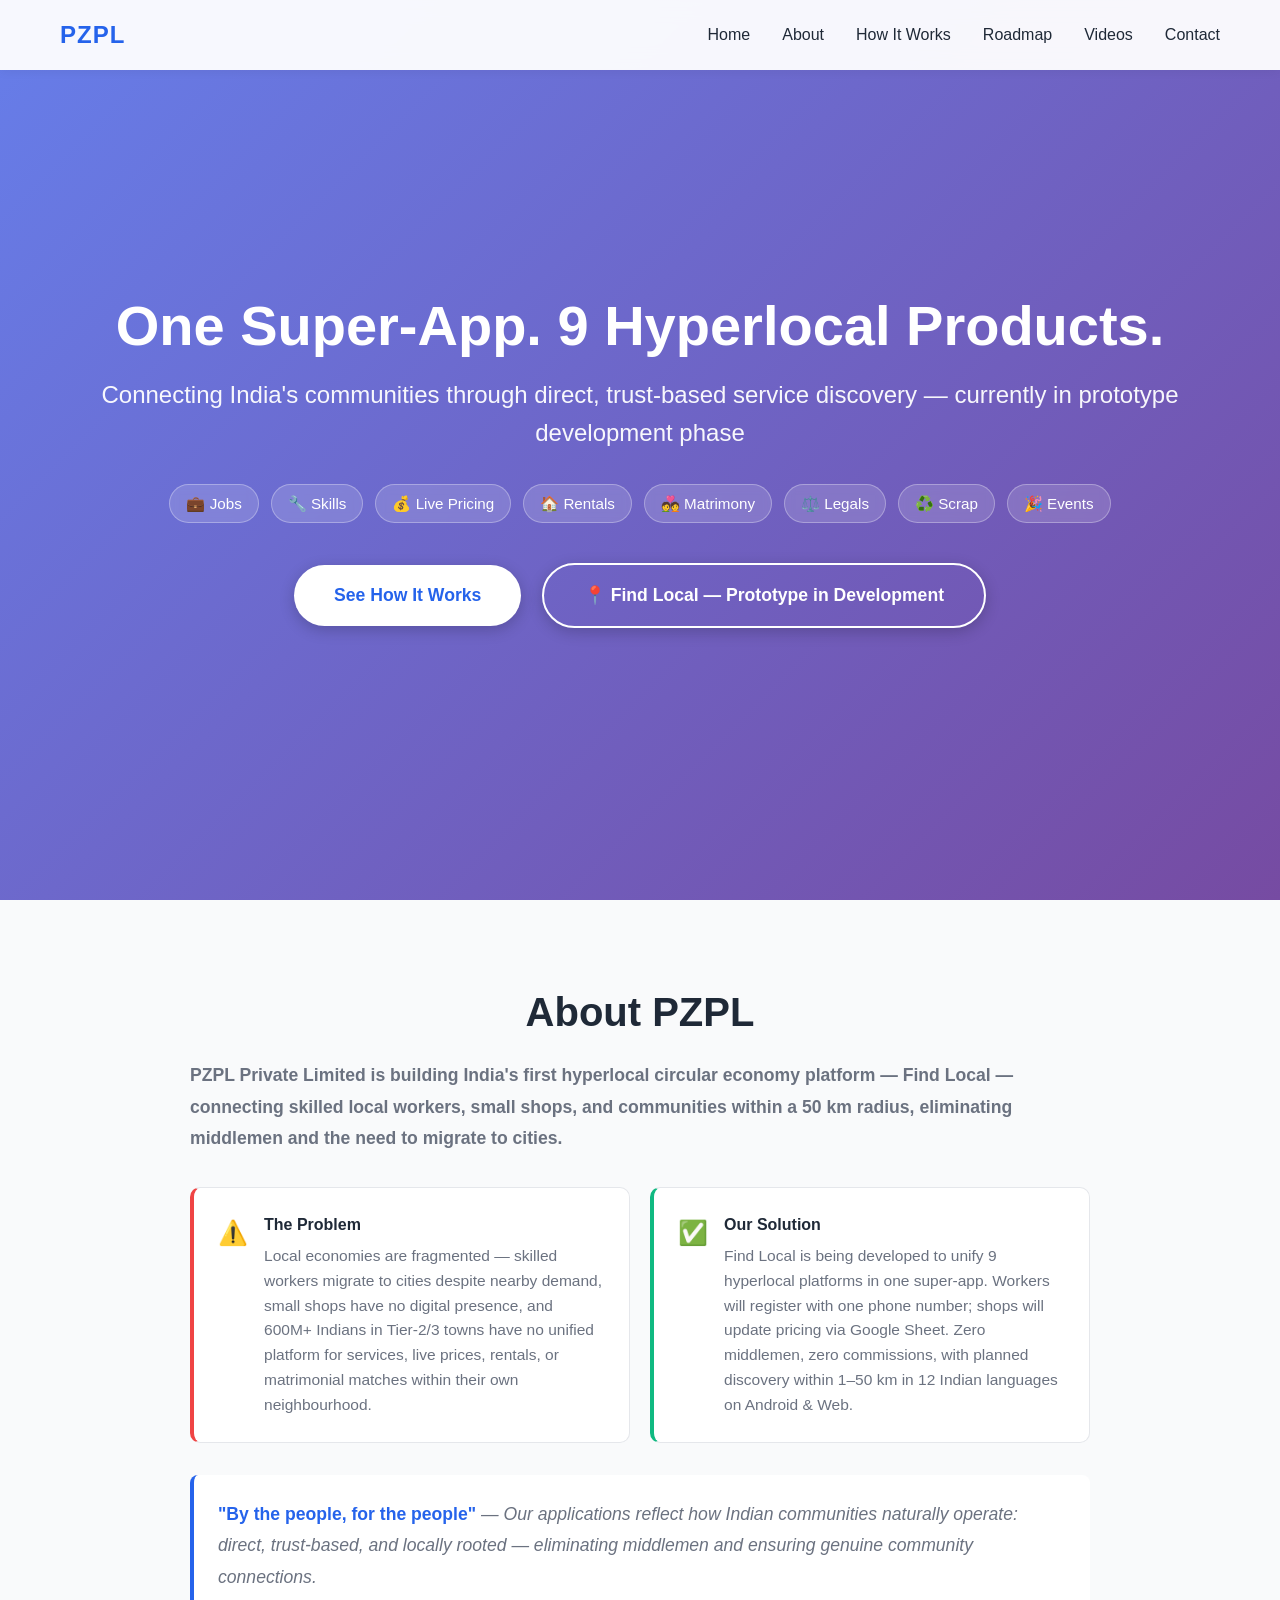
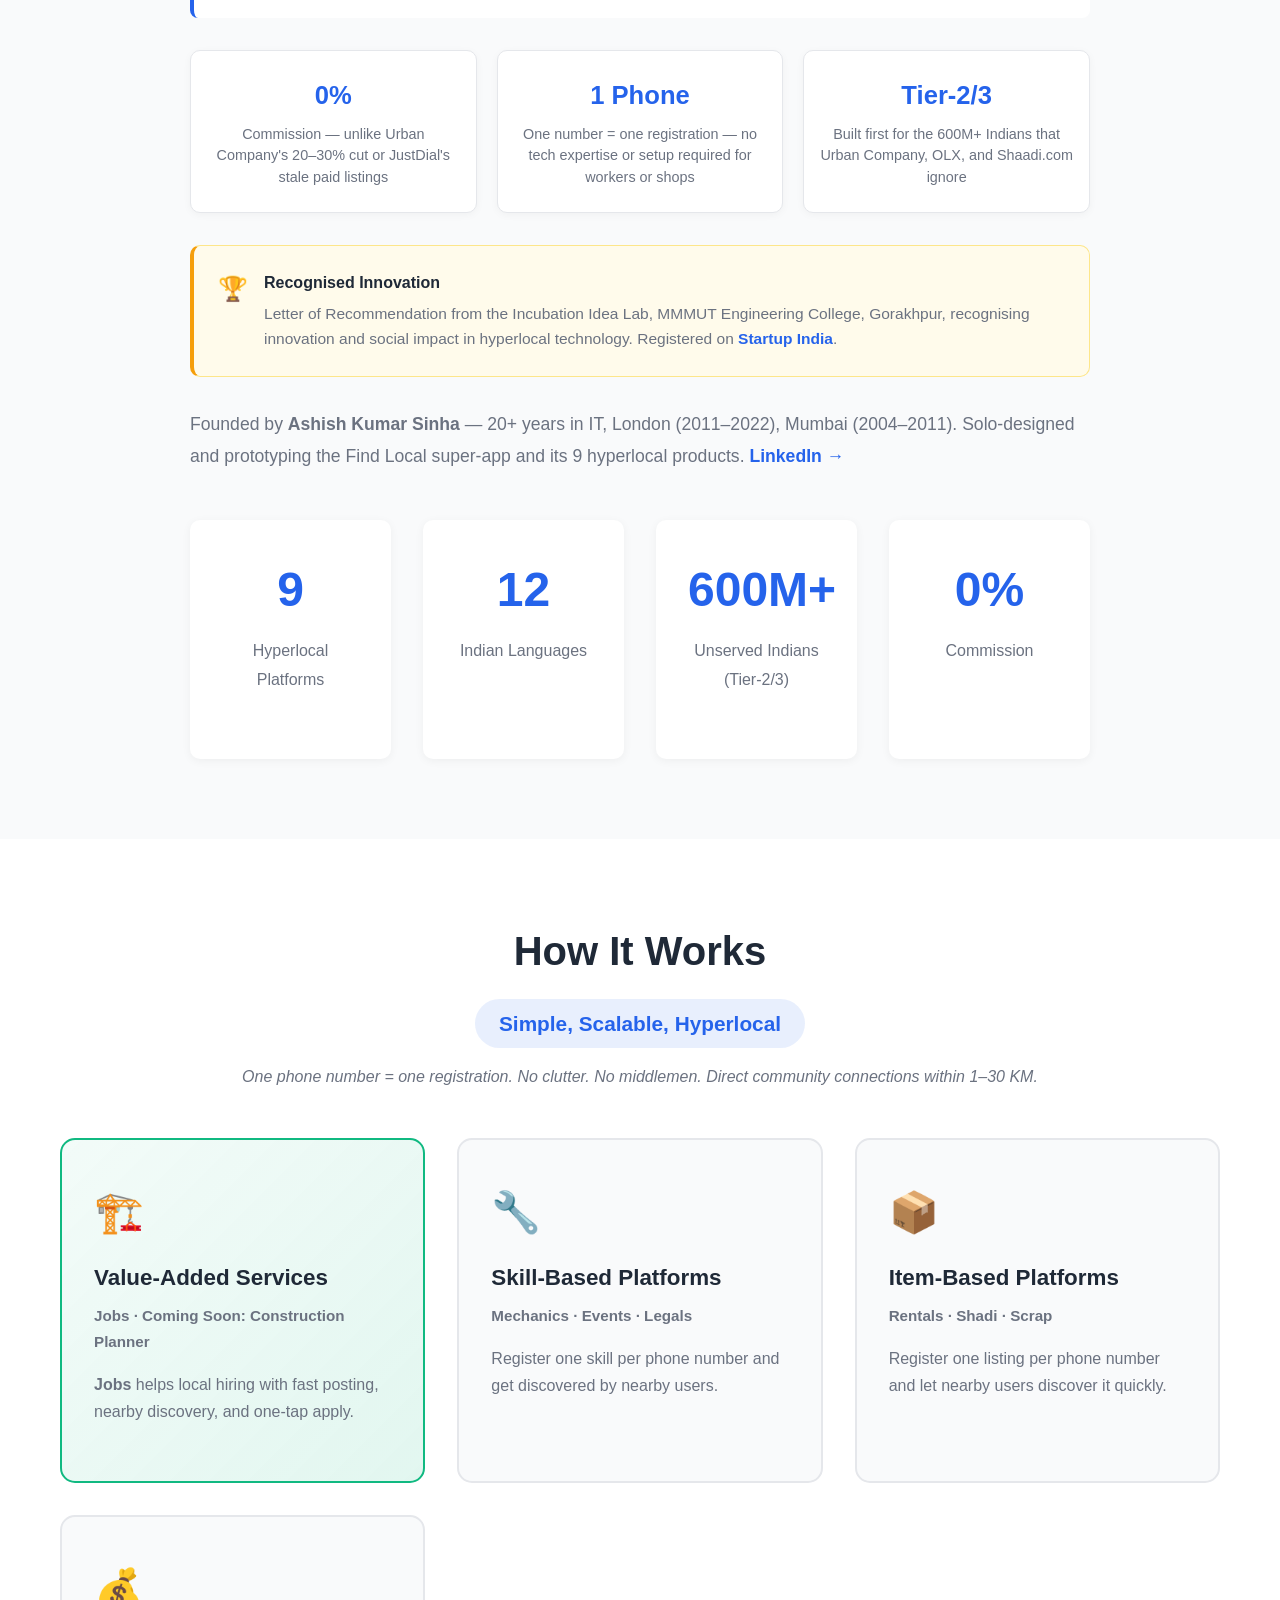
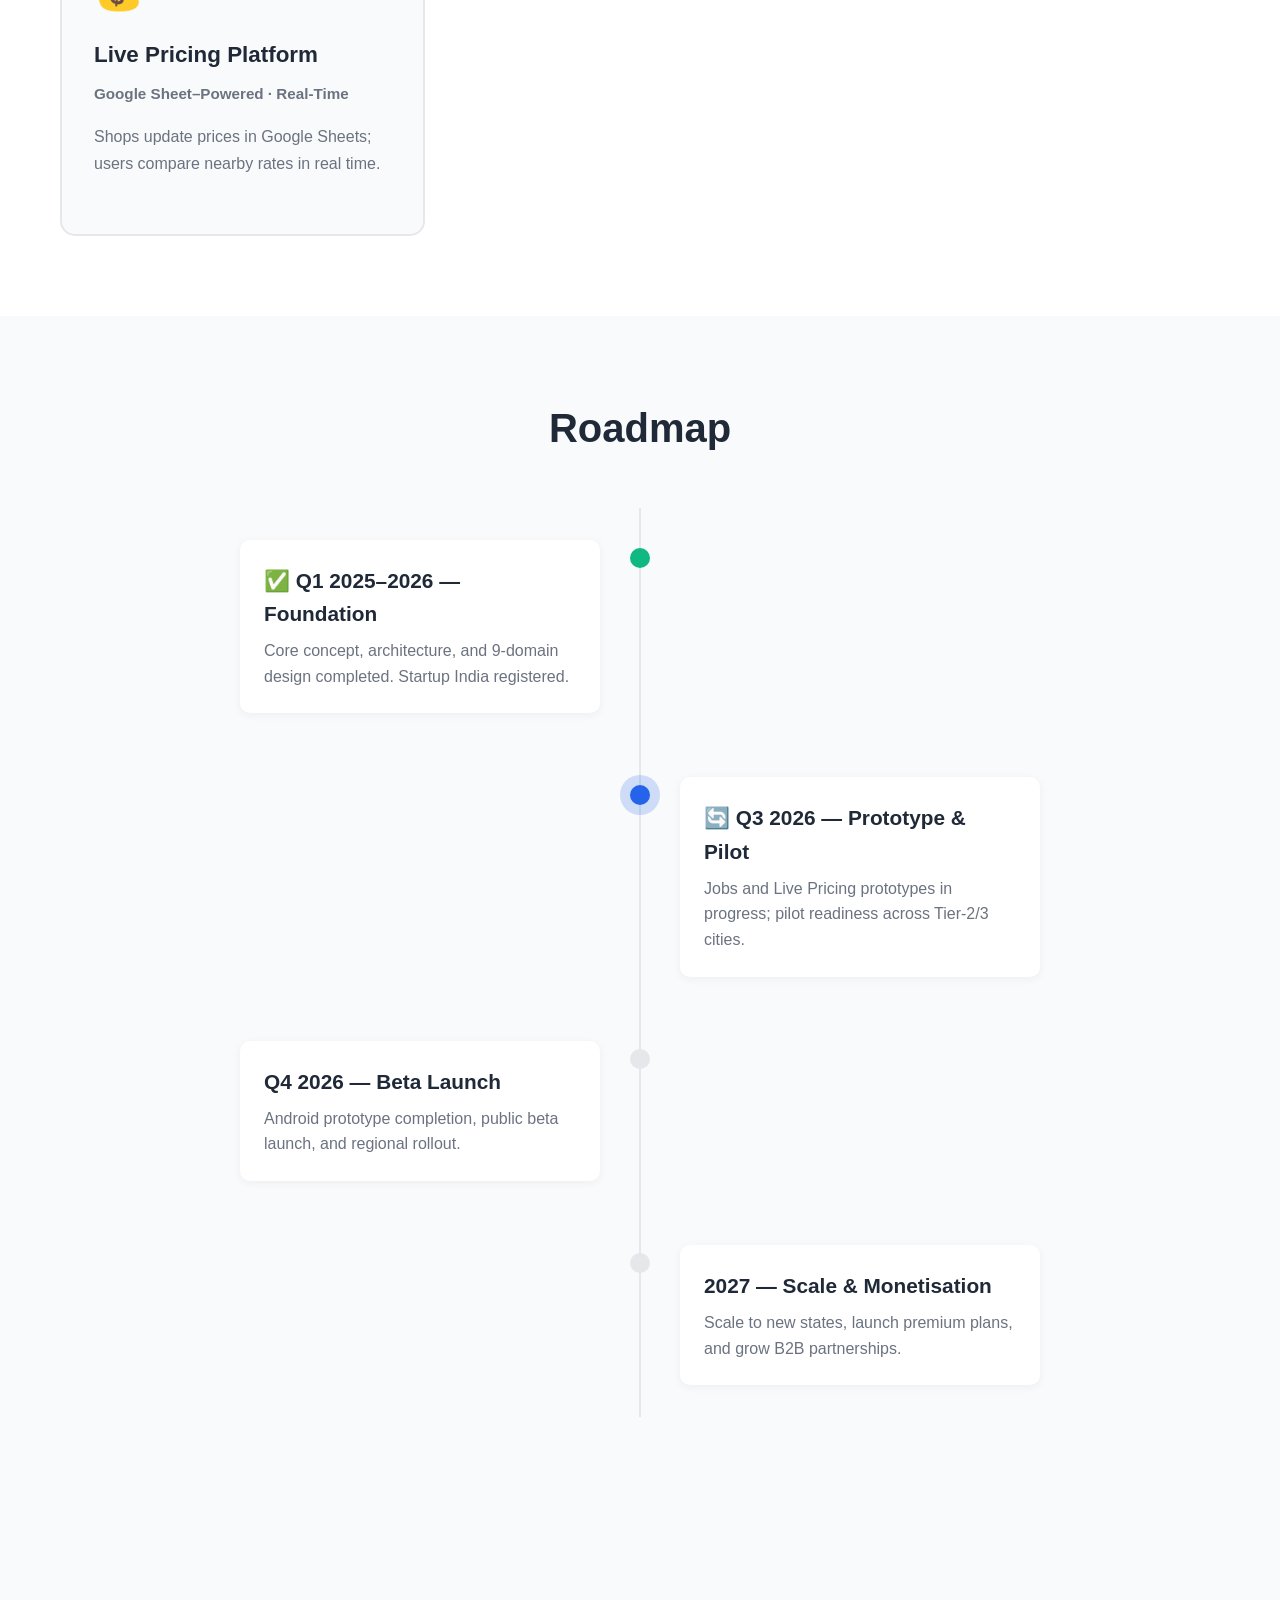
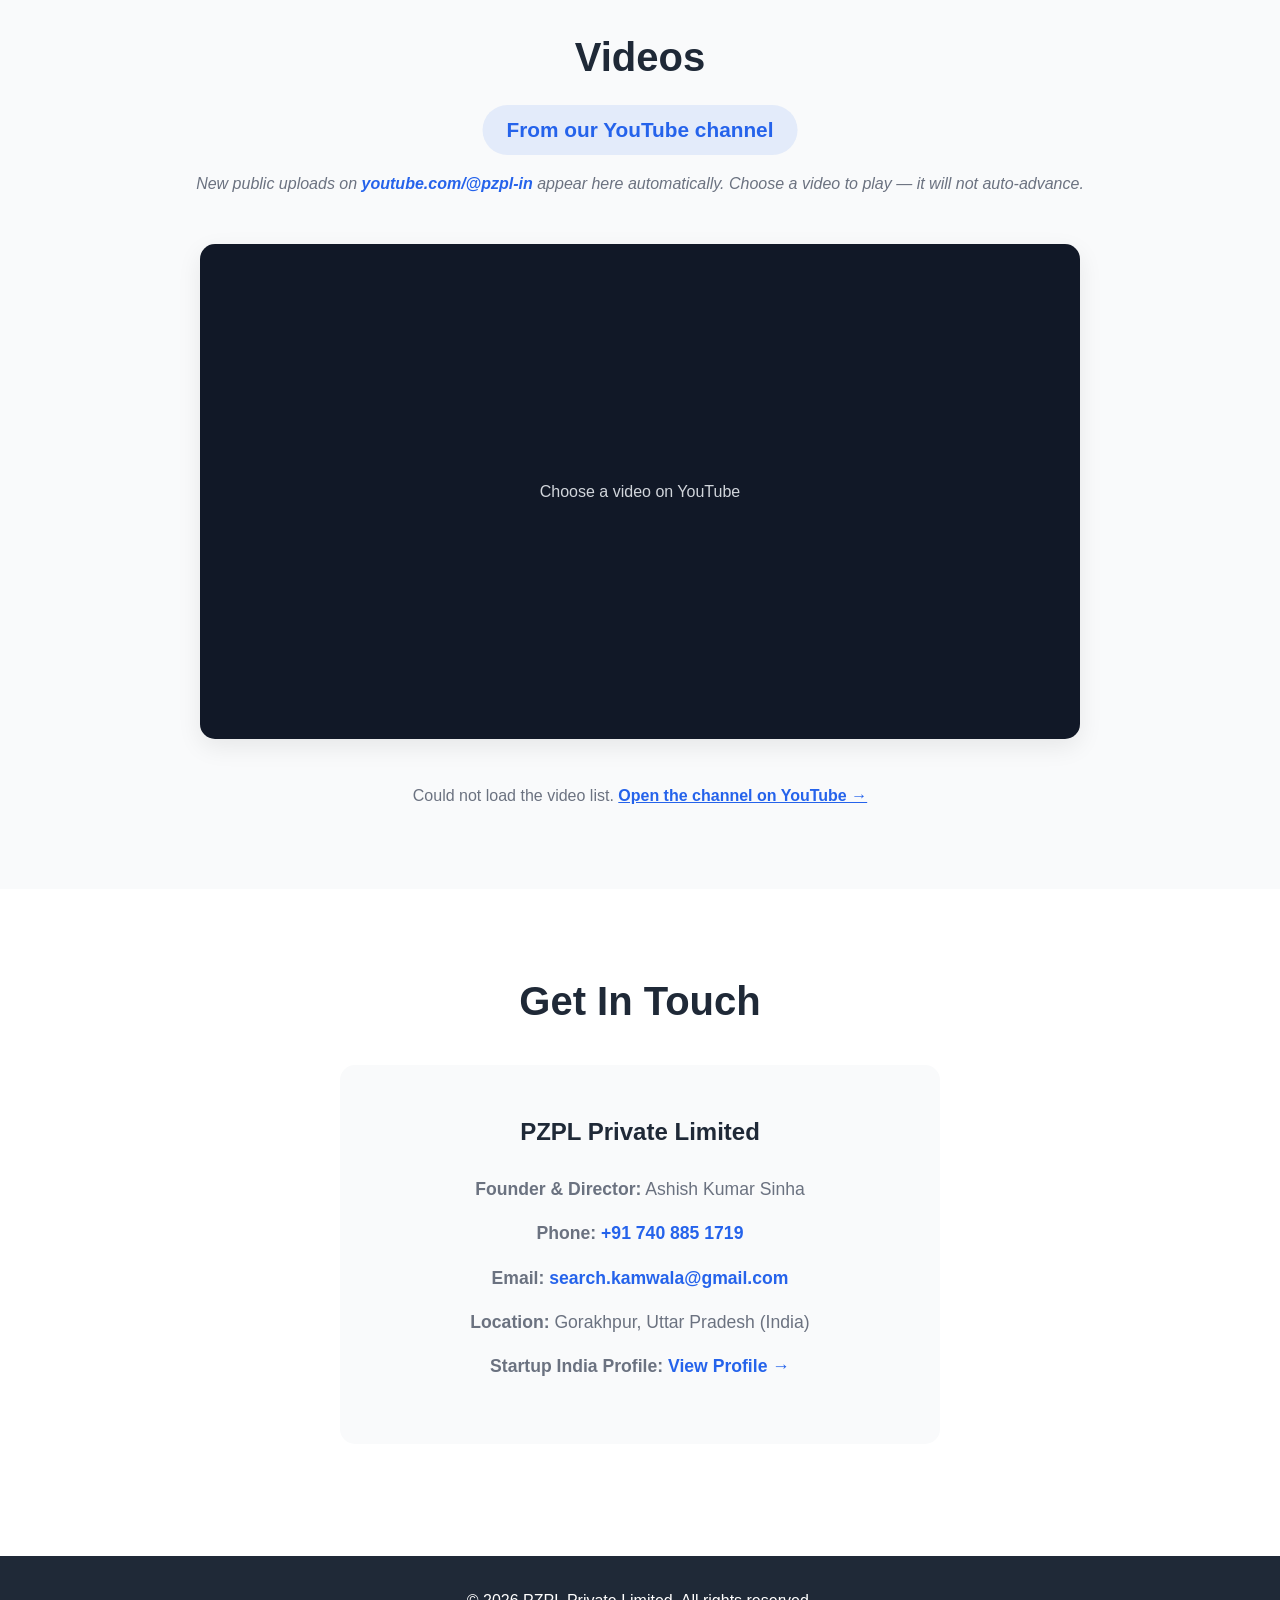
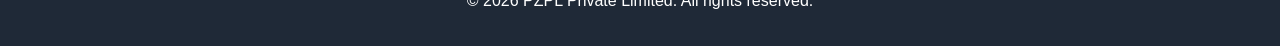
==== commit 74d5117a: "added videos to thumbnail style" ====
--- a/docs/index.html
+++ b/docs/index.html
@@ -197,16 +197,17 @@
         <div class="container">
             <h2>Videos</h2>
             <p class="section-subtitle">From our YouTube channel</p>
-            <p class="platform-note">New public uploads on <a href="https://www.youtube.com/@pzpl-in" target="_blank" rel="noopener noreferrer">youtube.com/@pzpl-in</a> appear here automatically.</p>
-            <div class="youtube-embed">
-                <iframe
-                    src="https://www.youtube.com/embed/videoseries?list=UUXuJvFflWdCDMYlknnKfYSg&amp;rel=0"
-                    title="PZPL YouTube videos"
-                    referrerpolicy="strict-origin-when-cross-origin"
-                    allow="accelerometer; autoplay; clipboard-write; encrypted-media; gyroscope; picture-in-picture; web-share"
-                    allowfullscreen>
-                </iframe>
-            </div>
+            <p class="platform-note">New public uploads on <a href="https://www.youtube.com/@pzpl-in" target="_blank" rel="noopener noreferrer">youtube.com/@pzpl-in</a> appear here automatically. Choose a video to play — it will not auto-advance.</p>
+            <div class="youtube-player-wrap">
+                <div class="youtube-embed" id="youtube-player">
+                    <p class="youtube-placeholder">Loading videos…</p>
+                </div>
+            </div>
+            <ul class="youtube-list" id="youtube-list" hidden></ul>
+            <p class="youtube-list-error" id="youtube-list-error" hidden>
+                Could not load the video list.
+                <a href="https://www.youtube.com/@pzpl-in" target="_blank" rel="noopener noreferrer">Open the channel on YouTube →</a>
+            </p>
         </div>
     </section>
 
--- a/docs/styles.css
+++ b/docs/styles.css
@@ -929,6 +929,87 @@
     border: 0;
 }
 
+.youtube-placeholder {
+    margin: 0;
+    height: 100%;
+    display: flex;
+    align-items: center;
+    justify-content: center;
+    color: #d1d5db;
+    font-size: 1rem;
+}
+
+.youtube-list {
+    list-style: none;
+    display: grid;
+    grid-template-columns: repeat(auto-fill, minmax(220px, 1fr));
+    gap: 1rem;
+    max-width: 880px;
+    margin: 1.5rem auto 0;
+    padding: 0;
+}
+
+.youtube-list li {
+    margin: 0;
+}
+
+.youtube-list button {
+    display: flex;
+    flex-direction: column;
+    width: 100%;
+    height: 100%;
+    padding: 0;
+    border: 2px solid transparent;
+    border-radius: 12px;
+    background: var(--bg-white);
+    overflow: hidden;
+    cursor: pointer;
+    text-align: left;
+    font: inherit;
+    color: inherit;
+    box-shadow: 0 2px 10px rgba(0, 0, 0, 0.05);
+    transition: border-color 0.2s ease, transform 0.2s ease;
+}
+
+.youtube-list button:hover,
+.youtube-list button:focus-visible {
+    border-color: var(--primary-color);
+    outline: none;
+}
+
+.youtube-list button.is-active {
+    border-color: var(--primary-color);
+}
+
+.youtube-list img {
+    width: 100%;
+    aspect-ratio: 16 / 9;
+    object-fit: cover;
+    background: #111827;
+    display: block;
+}
+
+.youtube-list span {
+    display: block;
+    padding: 0.7rem 0.8rem 0.85rem;
+    font-size: 0.92rem;
+    font-weight: 600;
+    color: var(--text-dark);
+    line-height: 1.35;
+}
+
+.youtube-list-error {
+    max-width: 880px;
+    margin: 1.25rem auto 0;
+    text-align: center;
+    color: var(--text-light);
+}
+
+.youtube-list-error a {
+    color: var(--primary-color);
+    font-weight: 600;
+}
+
 /* Contact Section */
 .contact {
     background: white;
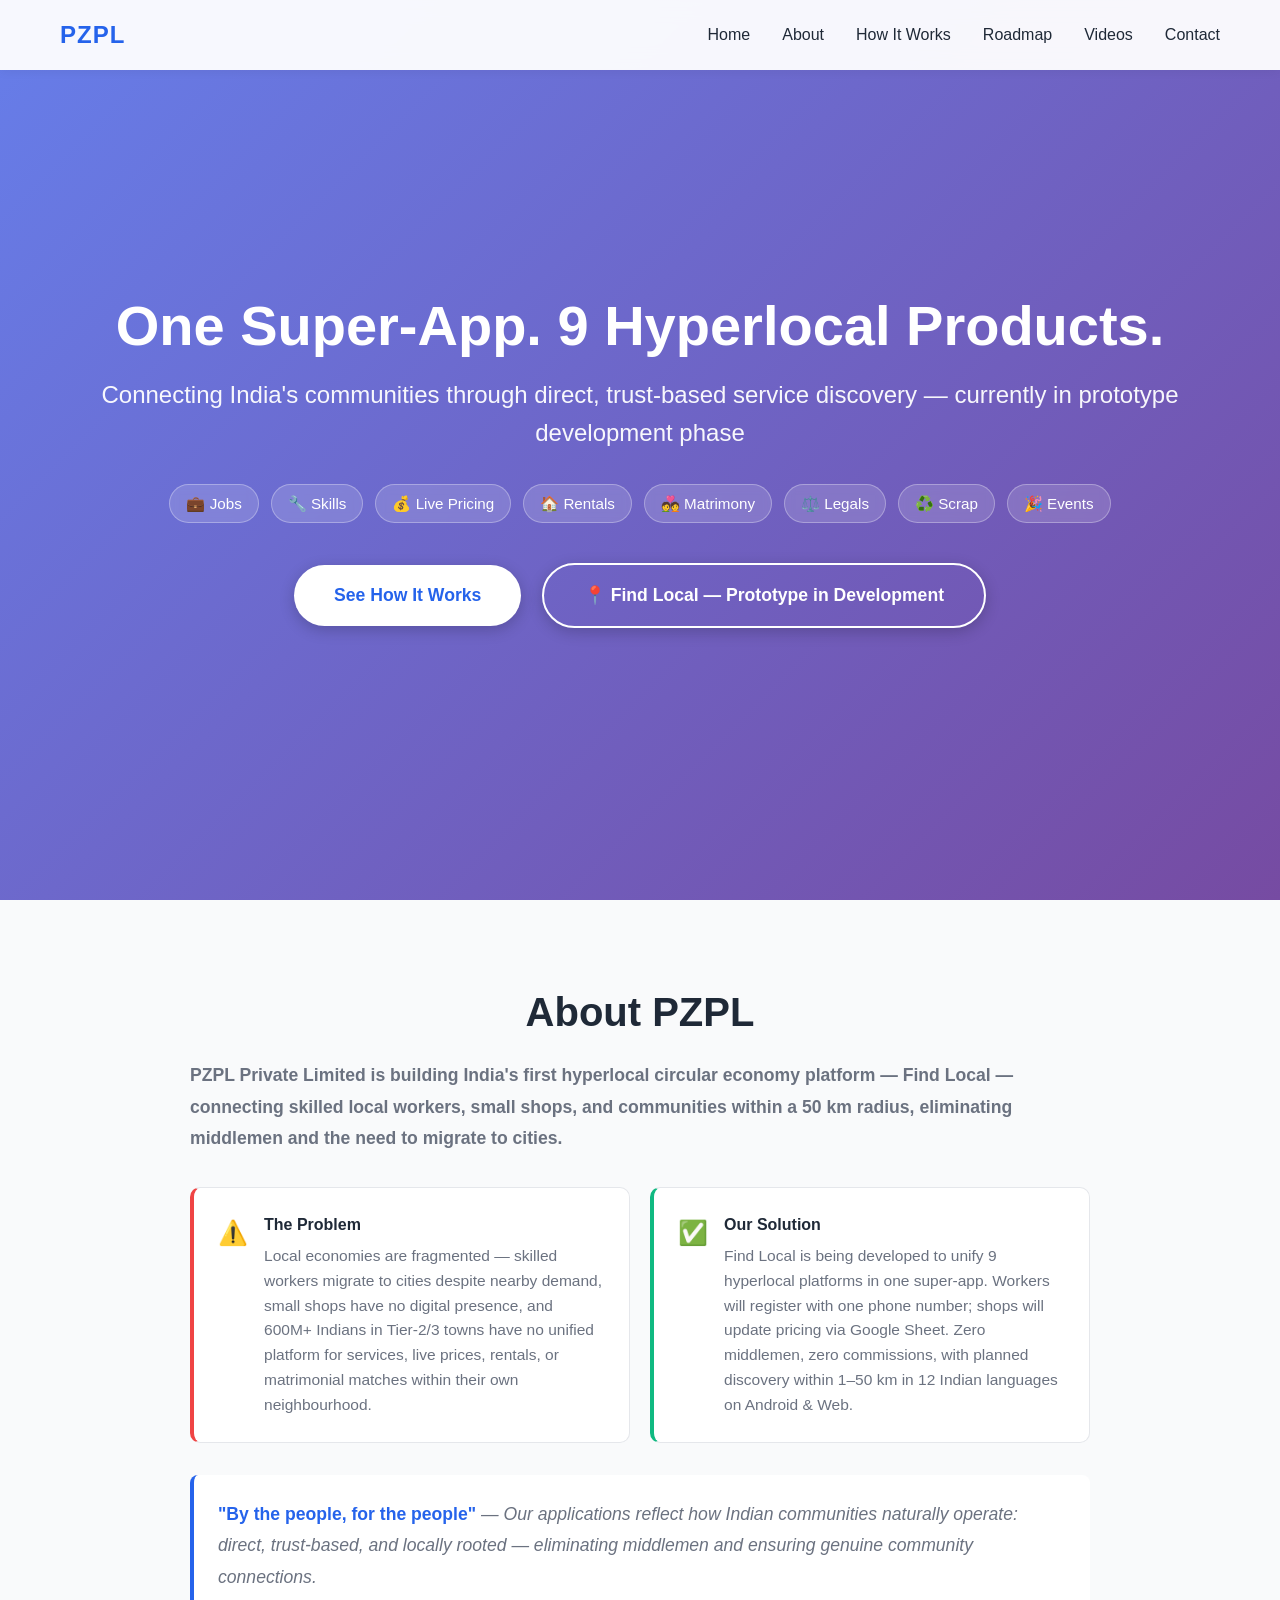
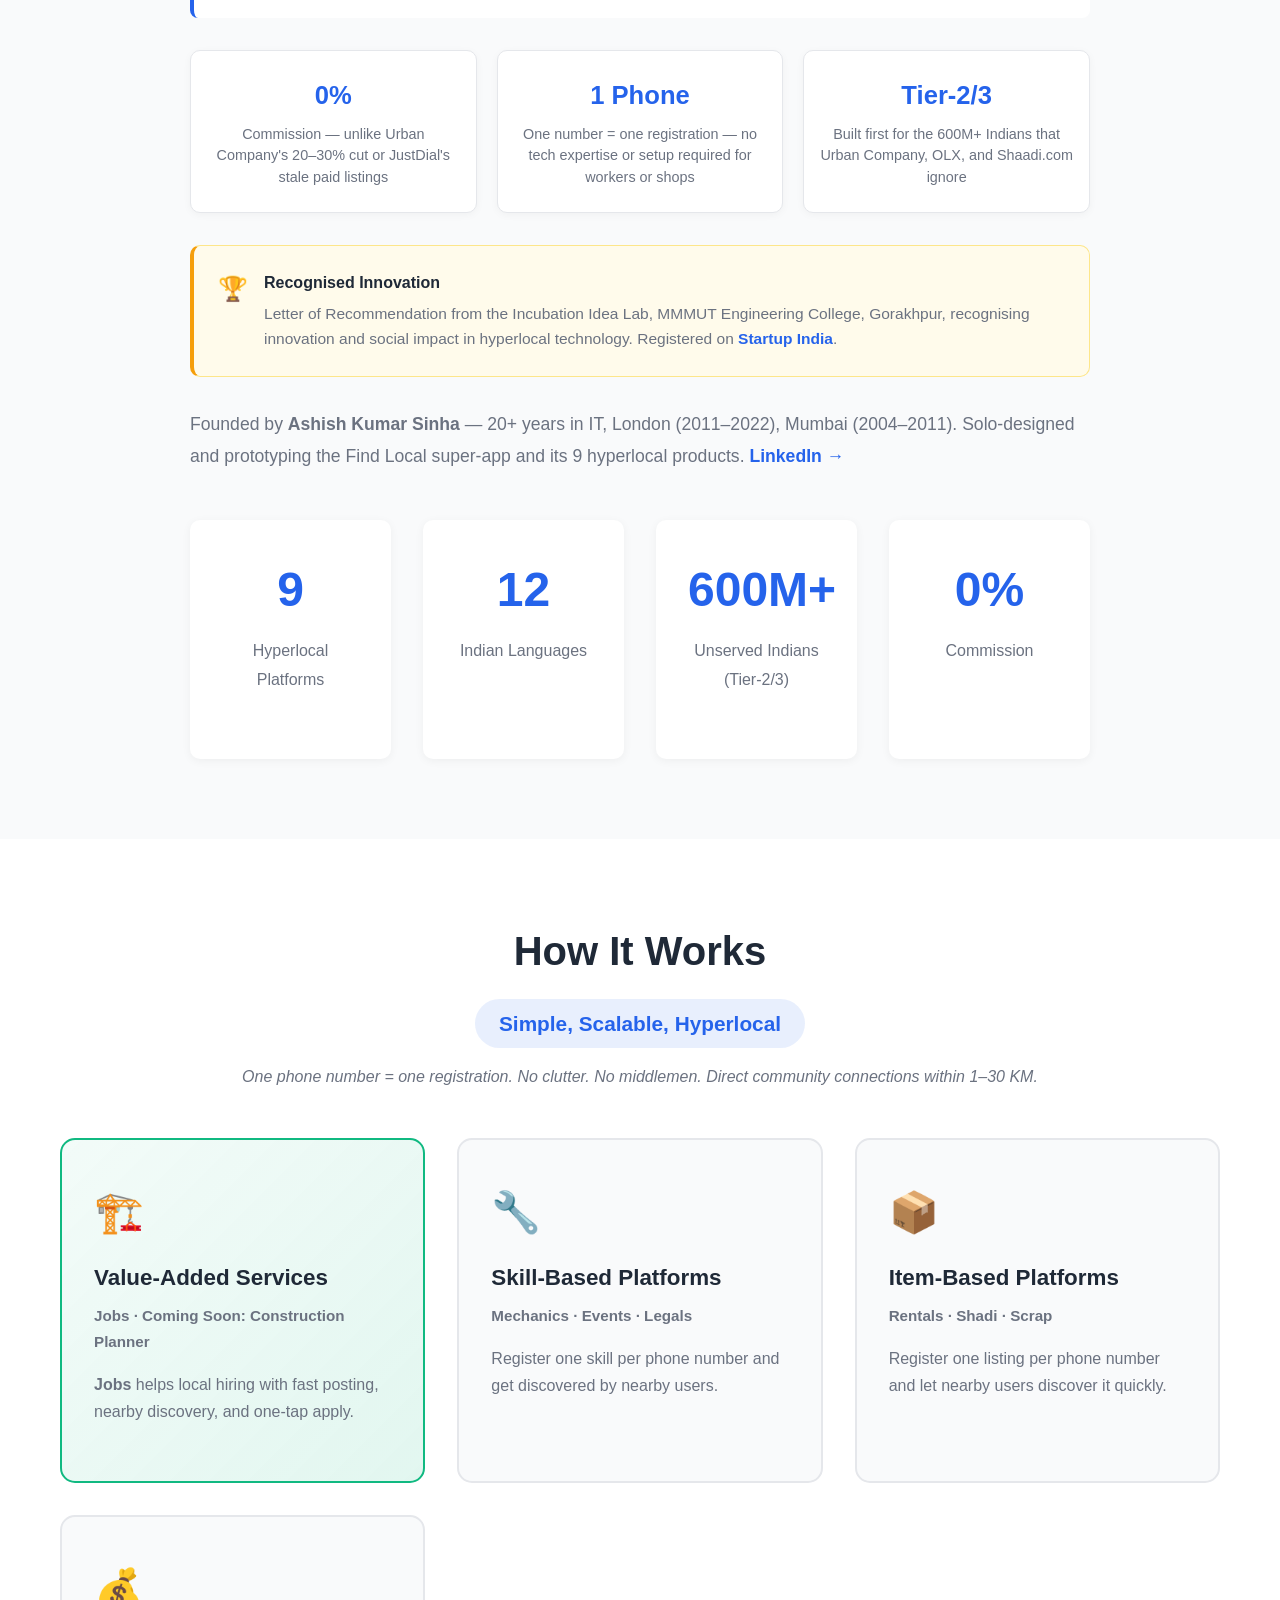
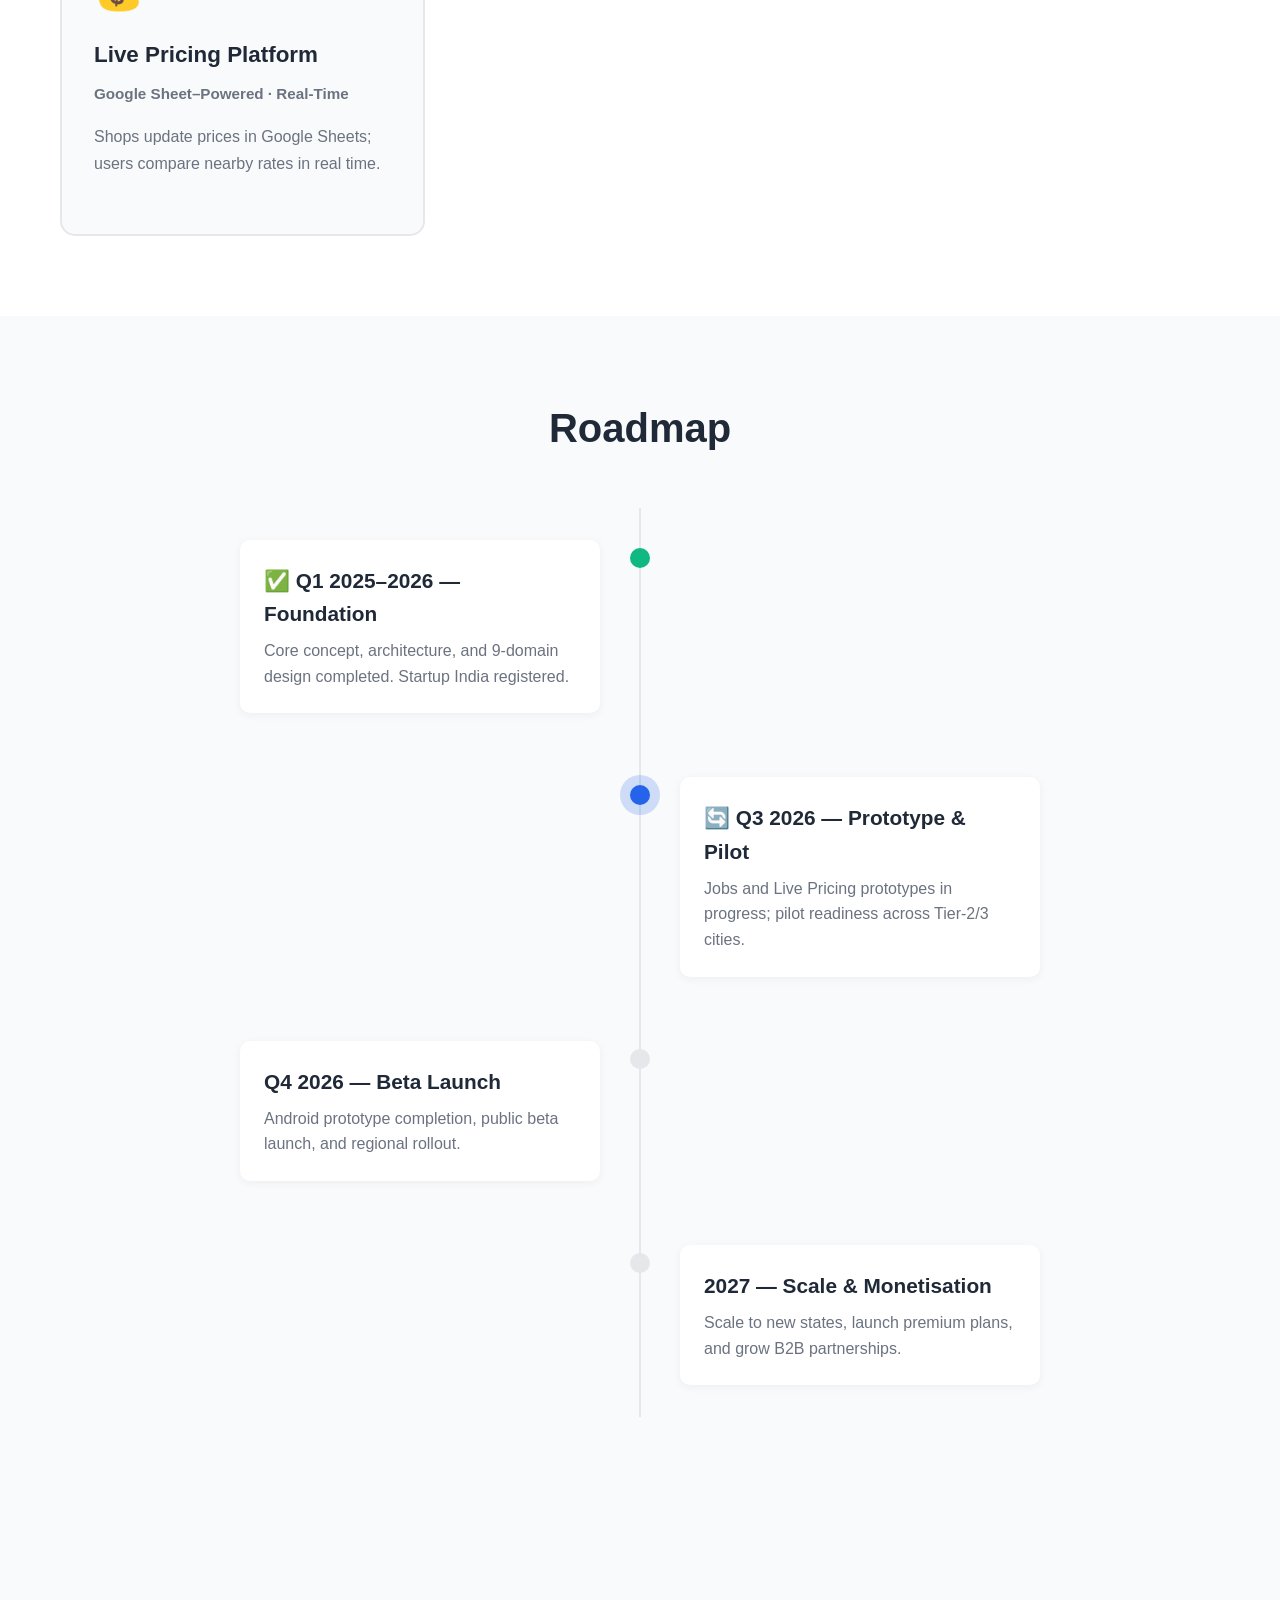
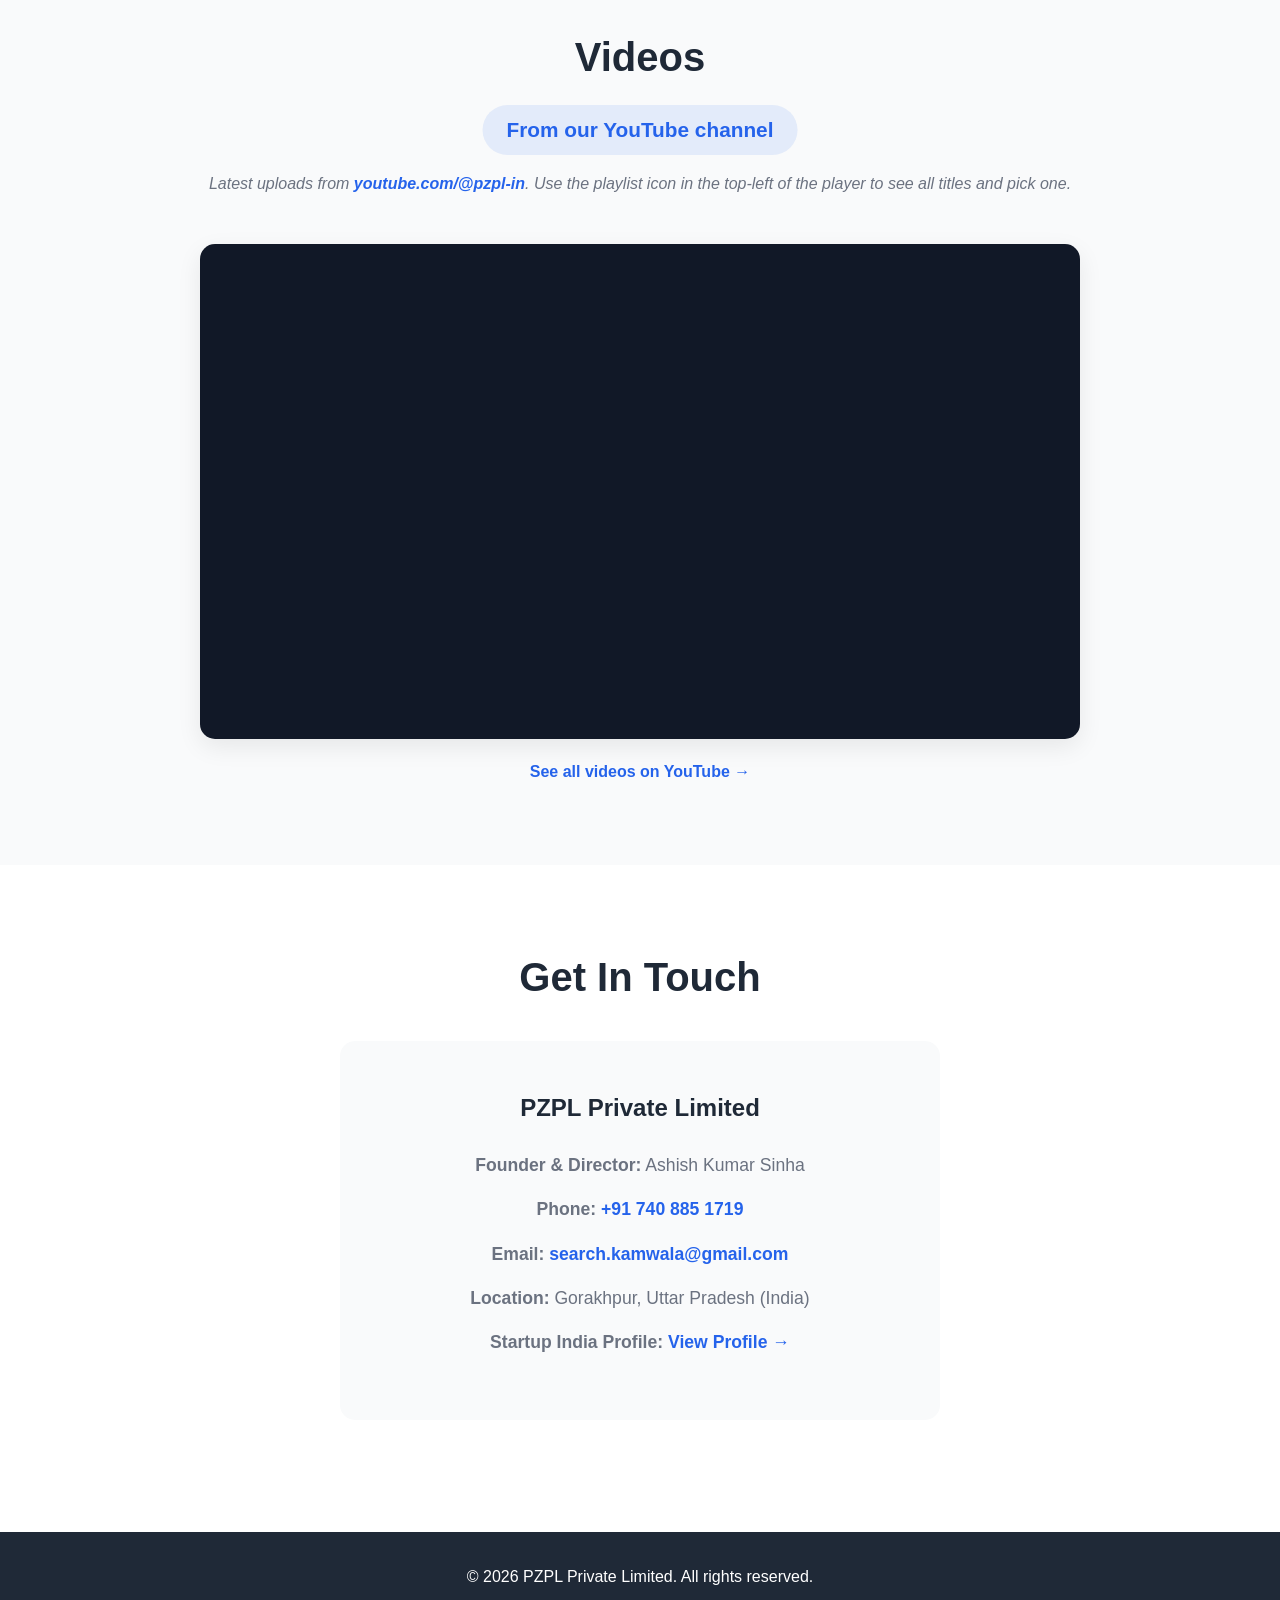
==== commit 98926a0a: "embed youtube only" ====
--- a/docs/index.html
+++ b/docs/index.html
@@ -197,16 +197,18 @@
         <div class="container">
             <h2>Videos</h2>
             <p class="section-subtitle">From our YouTube channel</p>
-            <p class="platform-note">New public uploads on <a href="https://www.youtube.com/@pzpl-in" target="_blank" rel="noopener noreferrer">youtube.com/@pzpl-in</a> appear here automatically. Choose a video to play — it will not auto-advance.</p>
-            <div class="youtube-player-wrap">
-                <div class="youtube-embed" id="youtube-player">
-                    <p class="youtube-placeholder">Loading videos…</p>
-                </div>
-            </div>
-            <ul class="youtube-list" id="youtube-list" hidden></ul>
-            <p class="youtube-list-error" id="youtube-list-error" hidden>
-                Could not load the video list.
-                <a href="https://www.youtube.com/@pzpl-in" target="_blank" rel="noopener noreferrer">Open the channel on YouTube →</a>
+            <p class="platform-note">Latest uploads from <a href="https://www.youtube.com/@pzpl-in" target="_blank" rel="noopener noreferrer">youtube.com/@pzpl-in</a>. Use the playlist icon in the top-left of the player to see all titles and pick one.</p>
+            <div class="youtube-embed">
+                <iframe
+                    src="https://www.youtube.com/embed/videoseries?list=UUXuJvFflWdCDMYlknnKfYSg&amp;rel=0"
+                    title="PZPL YouTube videos"
+                    referrerpolicy="strict-origin-when-cross-origin"
+                    allow="accelerometer; autoplay; clipboard-write; encrypted-media; gyroscope; picture-in-picture; web-share"
+                    allowfullscreen>
+                </iframe>
+            </div>
+            <p class="youtube-channel-link">
+                <a href="https://www.youtube.com/@pzpl-in/videos" target="_blank" rel="noopener noreferrer">See all videos on YouTube →</a>
             </p>
         </div>
     </section>
--- a/docs/styles.css
+++ b/docs/styles.css
@@ -929,85 +929,20 @@
     border: 0;
 }
 
-.youtube-placeholder {
-    margin: 0;
-    height: 100%;
-    display: flex;
-    align-items: center;
-    justify-content: center;
-    color: #d1d5db;
-    font-size: 1rem;
-}
-
-.youtube-list {
-    list-style: none;
-    display: grid;
-    grid-template-columns: repeat(auto-fill, minmax(220px, 1fr));
-    gap: 1rem;
-    max-width: 880px;
-    margin: 1.5rem auto 0;
-    padding: 0;
-}
-
-.youtube-list li {
-    margin: 0;
-}
-
-.youtube-list button {
-    display: flex;
-    flex-direction: column;
-    width: 100%;
-    height: 100%;
-    padding: 0;
-    border: 2px solid transparent;
-    border-radius: 12px;
-    background: var(--bg-white);
-    overflow: hidden;
-    cursor: pointer;
-    text-align: left;
-    font: inherit;
-    color: inherit;
-    box-shadow: 0 2px 10px rgba(0, 0, 0, 0.05);
-    transition: border-color 0.2s ease, transform 0.2s ease;
-}
-
-.youtube-list button:hover,
-.youtube-list button:focus-visible {
-    border-color: var(--primary-color);
-    outline: none;
-}
-
-.youtube-list button.is-active {
-    border-color: var(--primary-color);
-}
-
-.youtube-list img {
-    width: 100%;
-    aspect-ratio: 16 / 9;
-    object-fit: cover;
-    background: #111827;
-    display: block;
-}
-
-.youtube-list span {
-    display: block;
-    padding: 0.7rem 0.8rem 0.85rem;
-    font-size: 0.92rem;
-    font-weight: 600;
-    color: var(--text-dark);
-    line-height: 1.35;
-}
-
-.youtube-list-error {
+.youtube-channel-link {
     max-width: 880px;
     margin: 1.25rem auto 0;
     text-align: center;
-    color: var(--text-light);
-}
-
-.youtube-list-error a {
-    color: var(--primary-color);
-    font-weight: 600;
+}
+
+.youtube-channel-link a {
+    color: var(--primary-color);
+    font-weight: 600;
+    text-decoration: none;
+}
+
+.youtube-channel-link a:hover {
+    text-decoration: underline;
 }
 
 /* Contact Section */
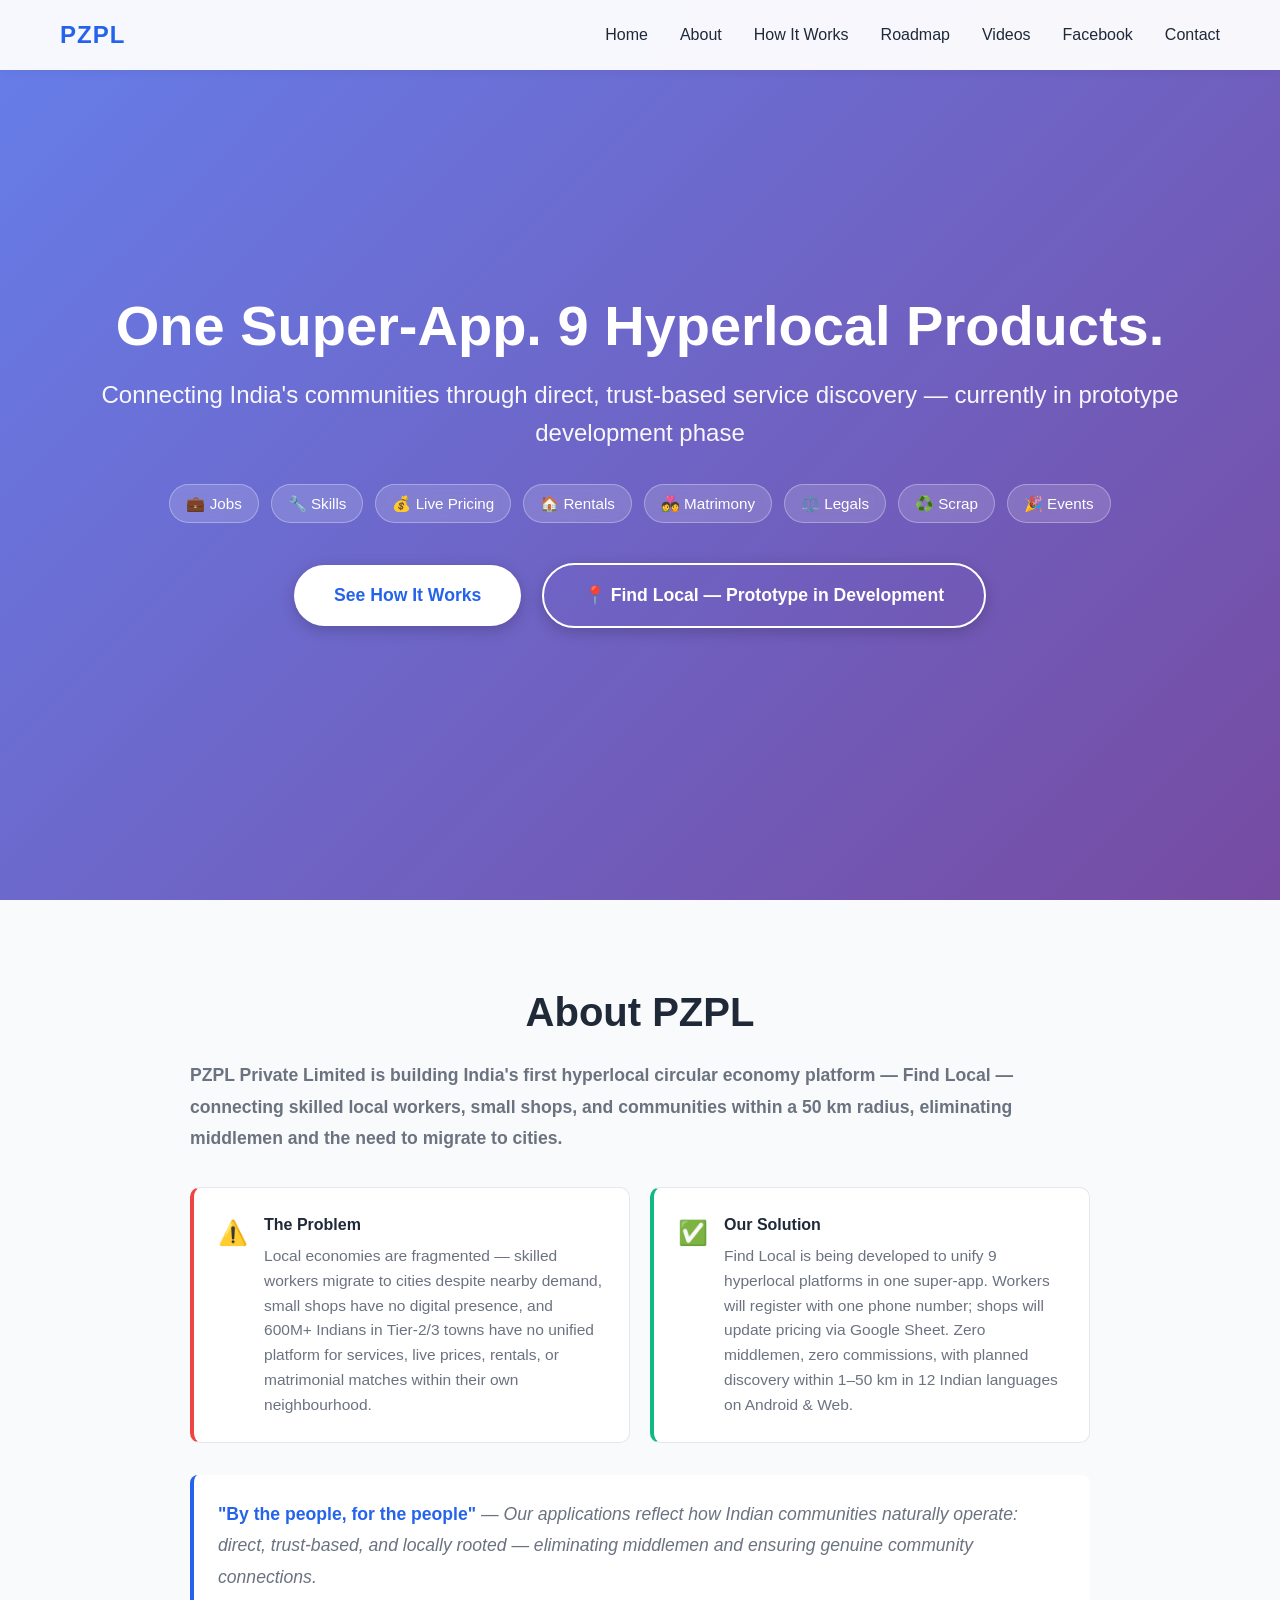
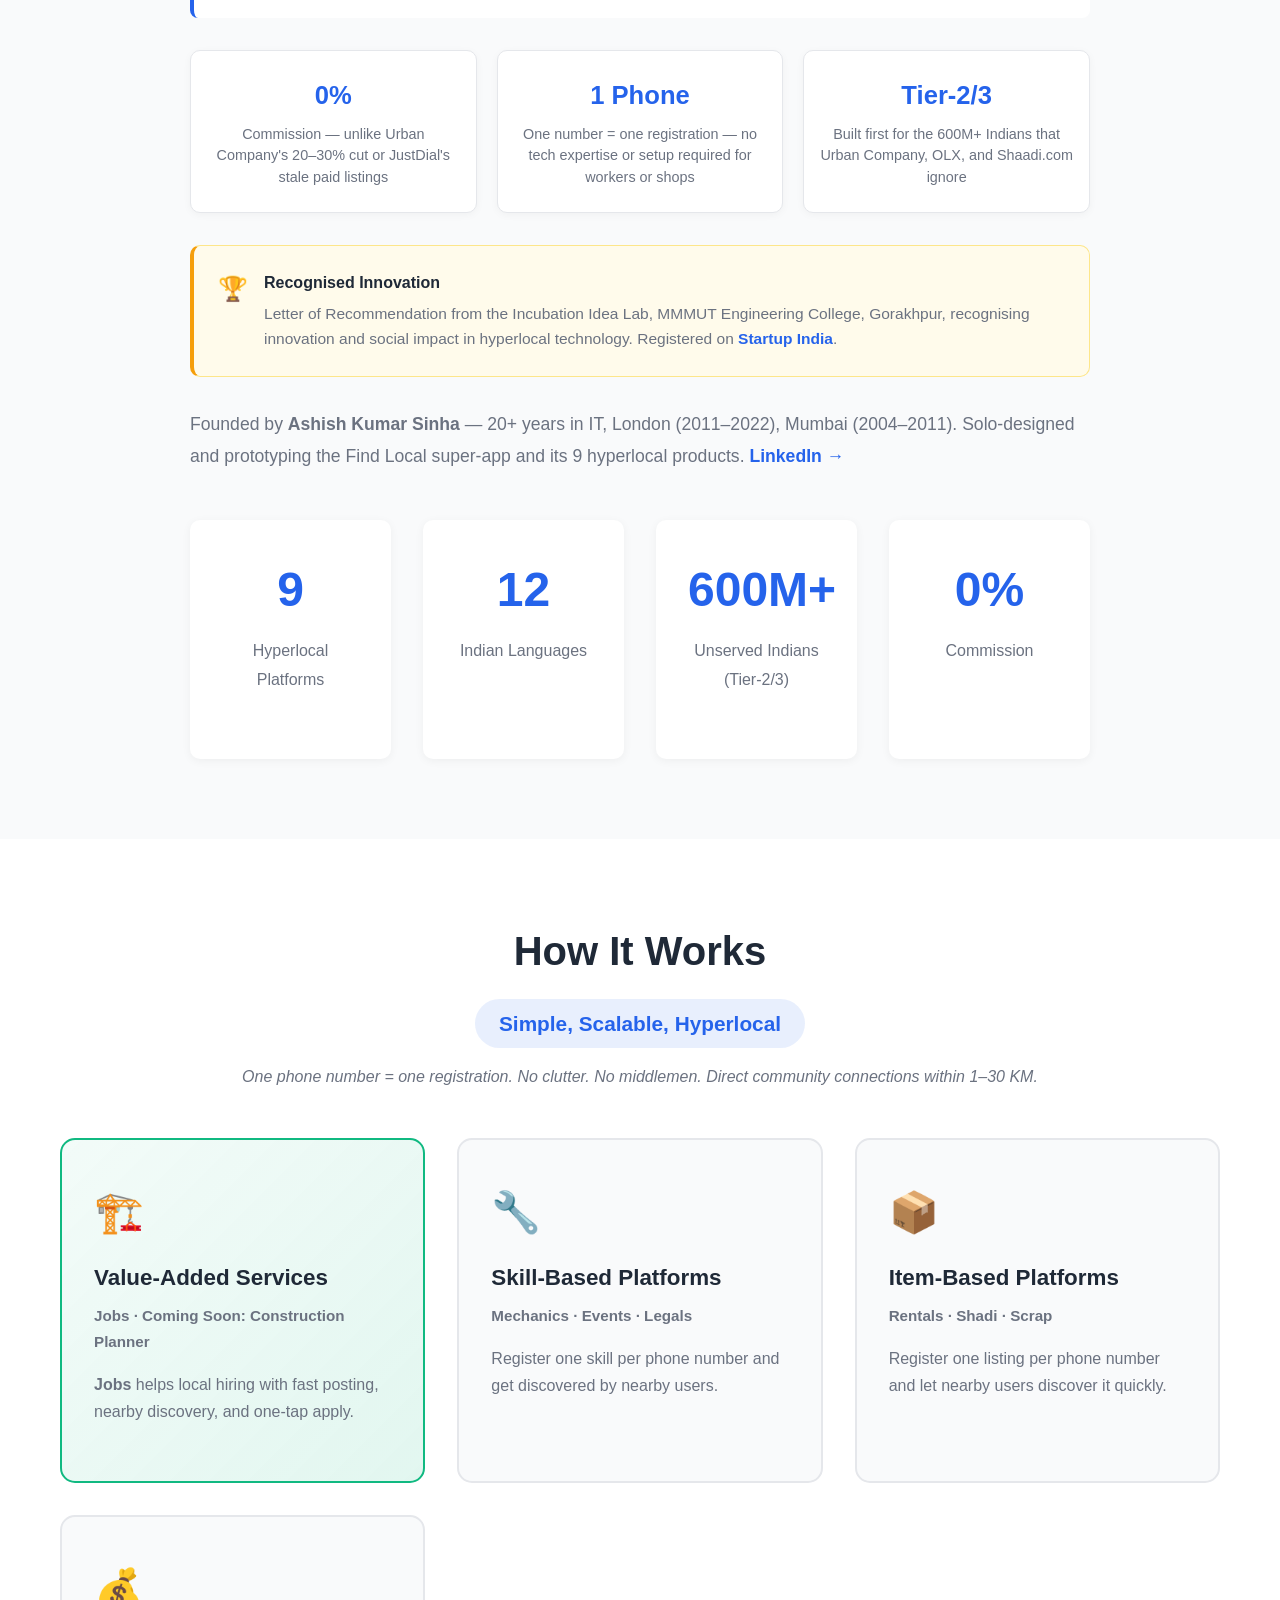
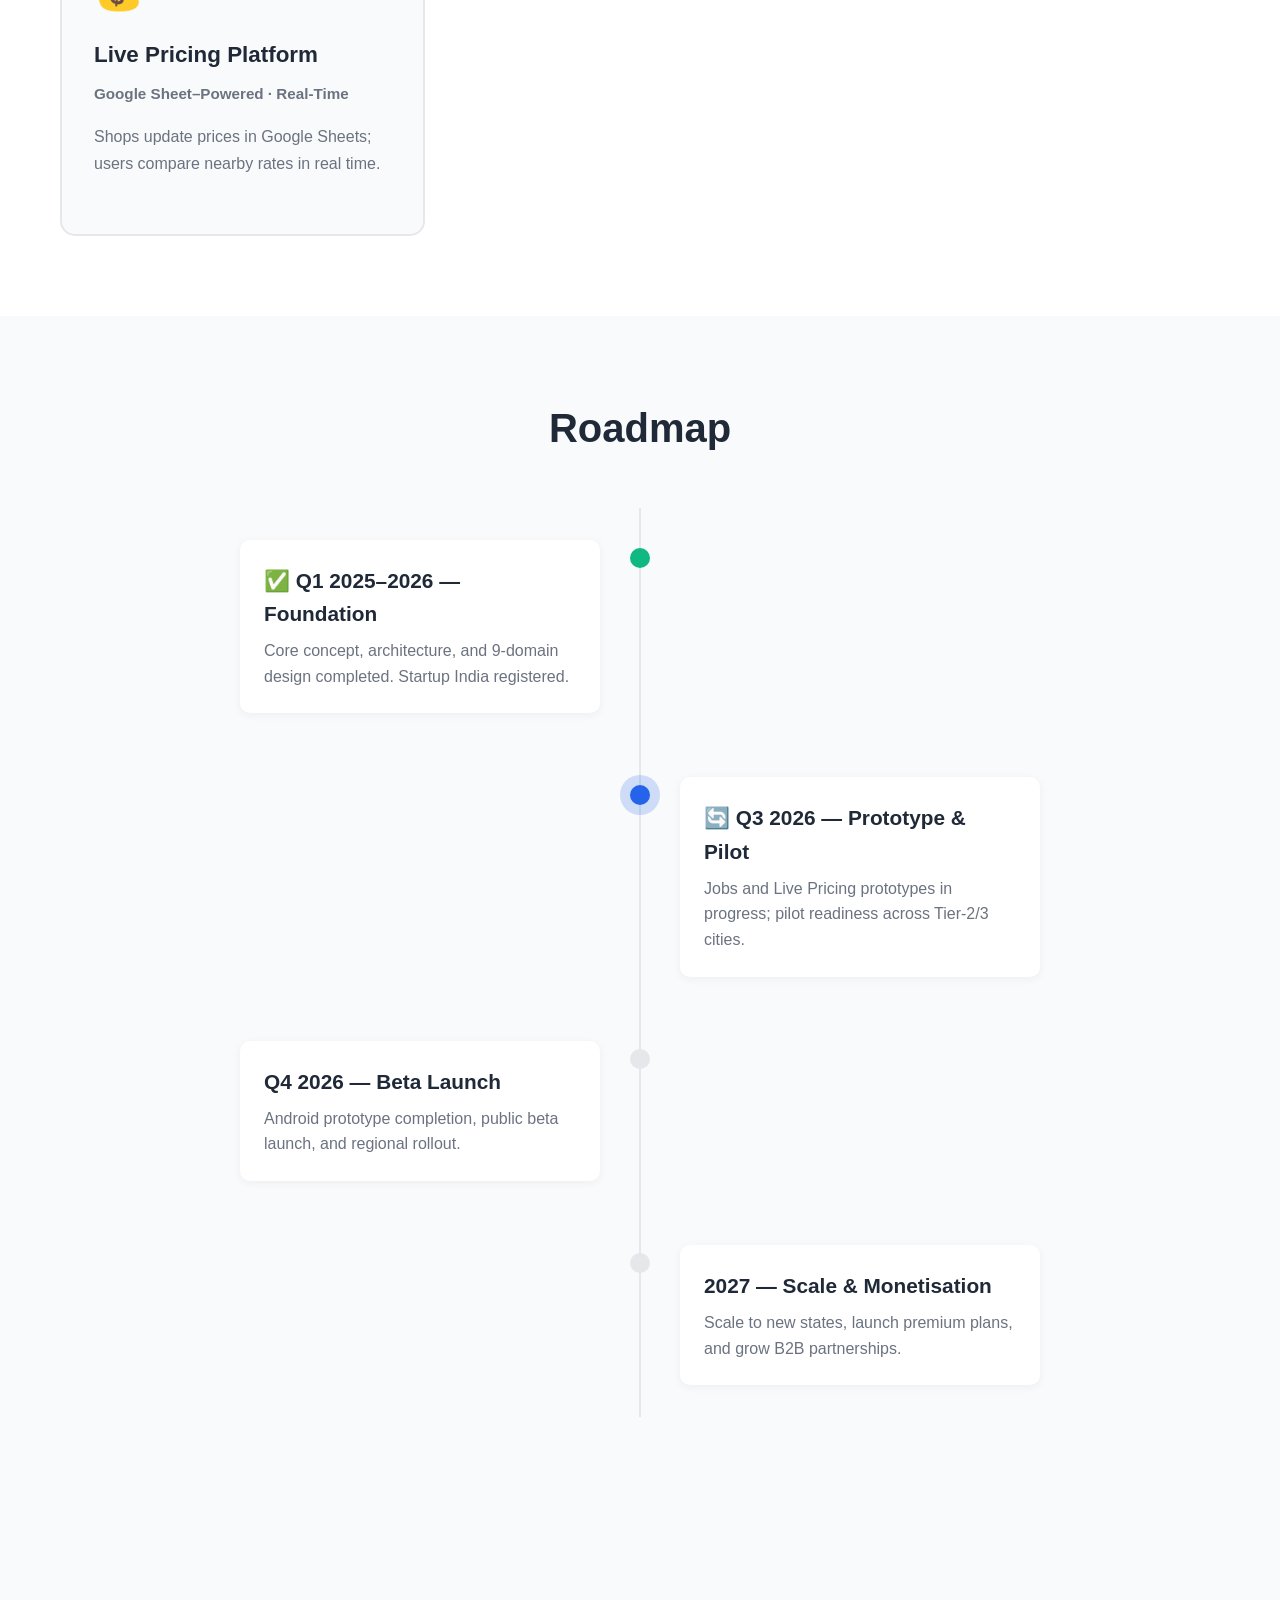
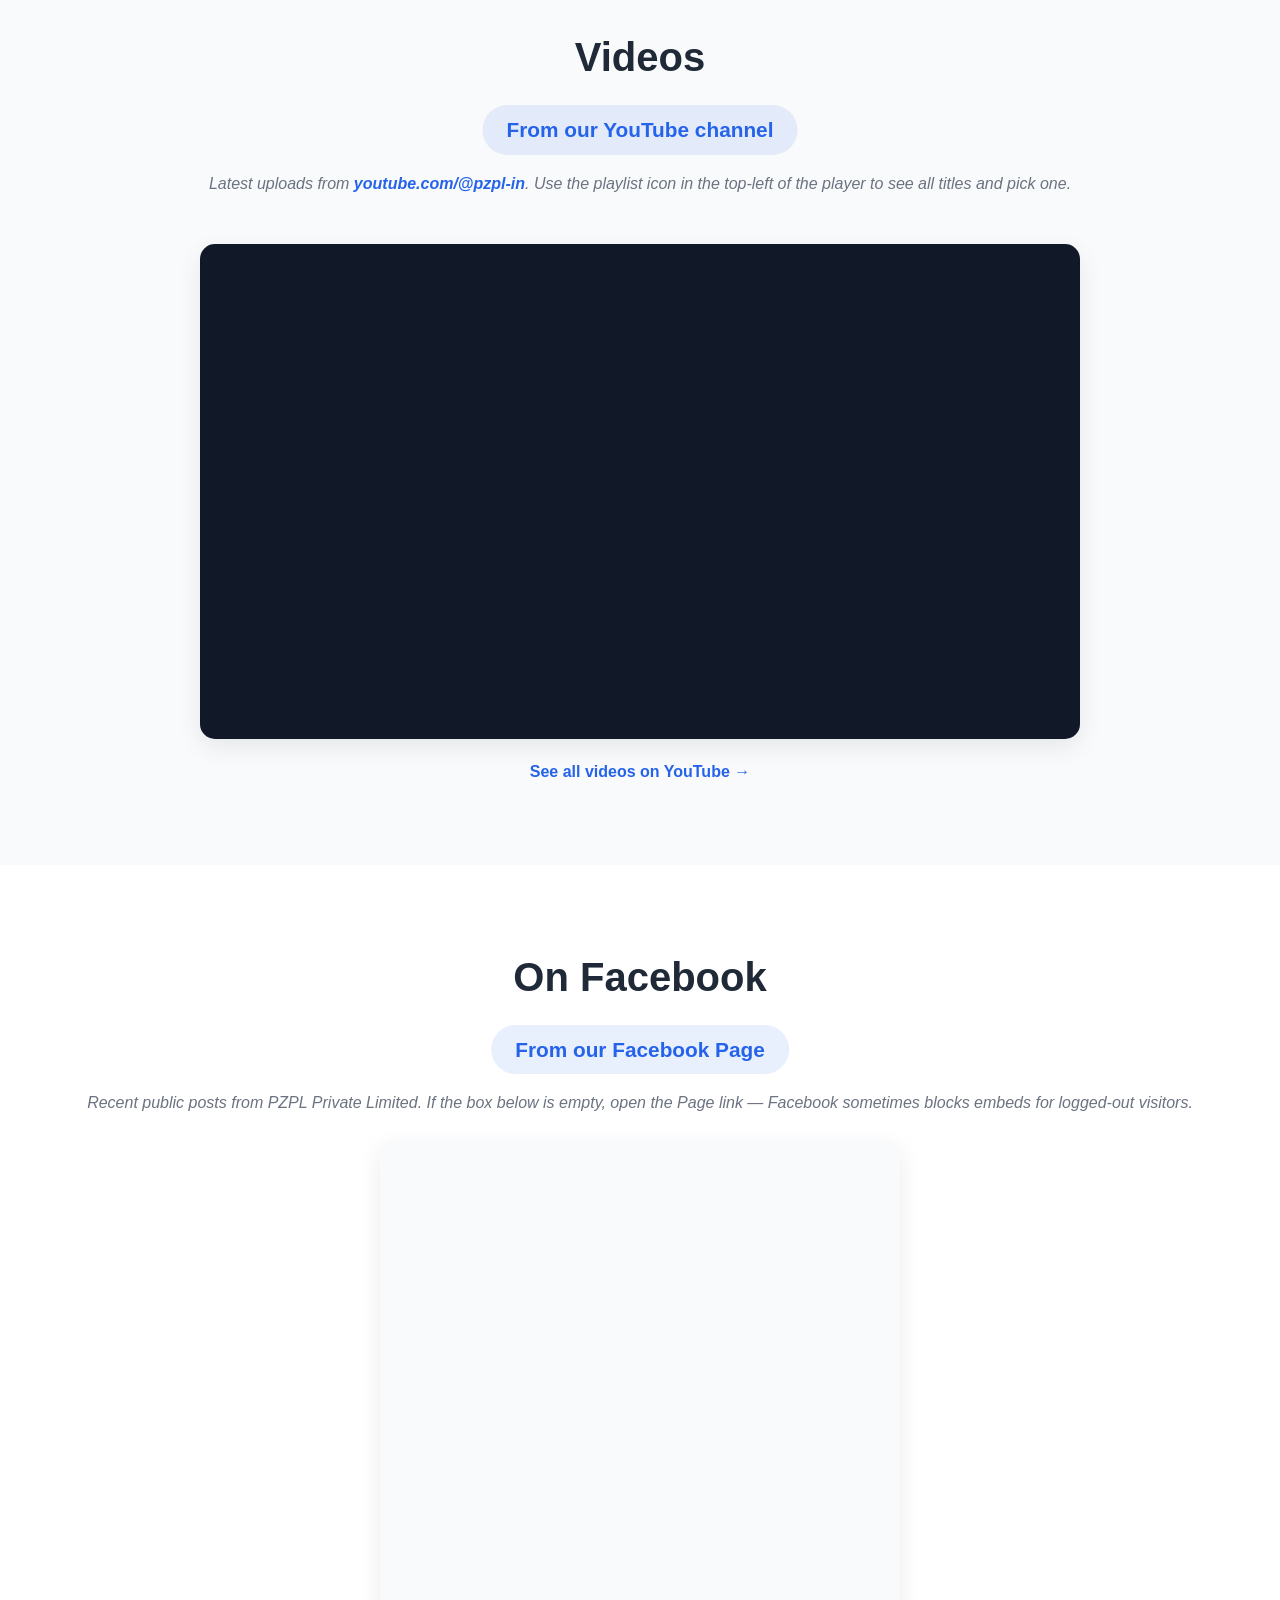
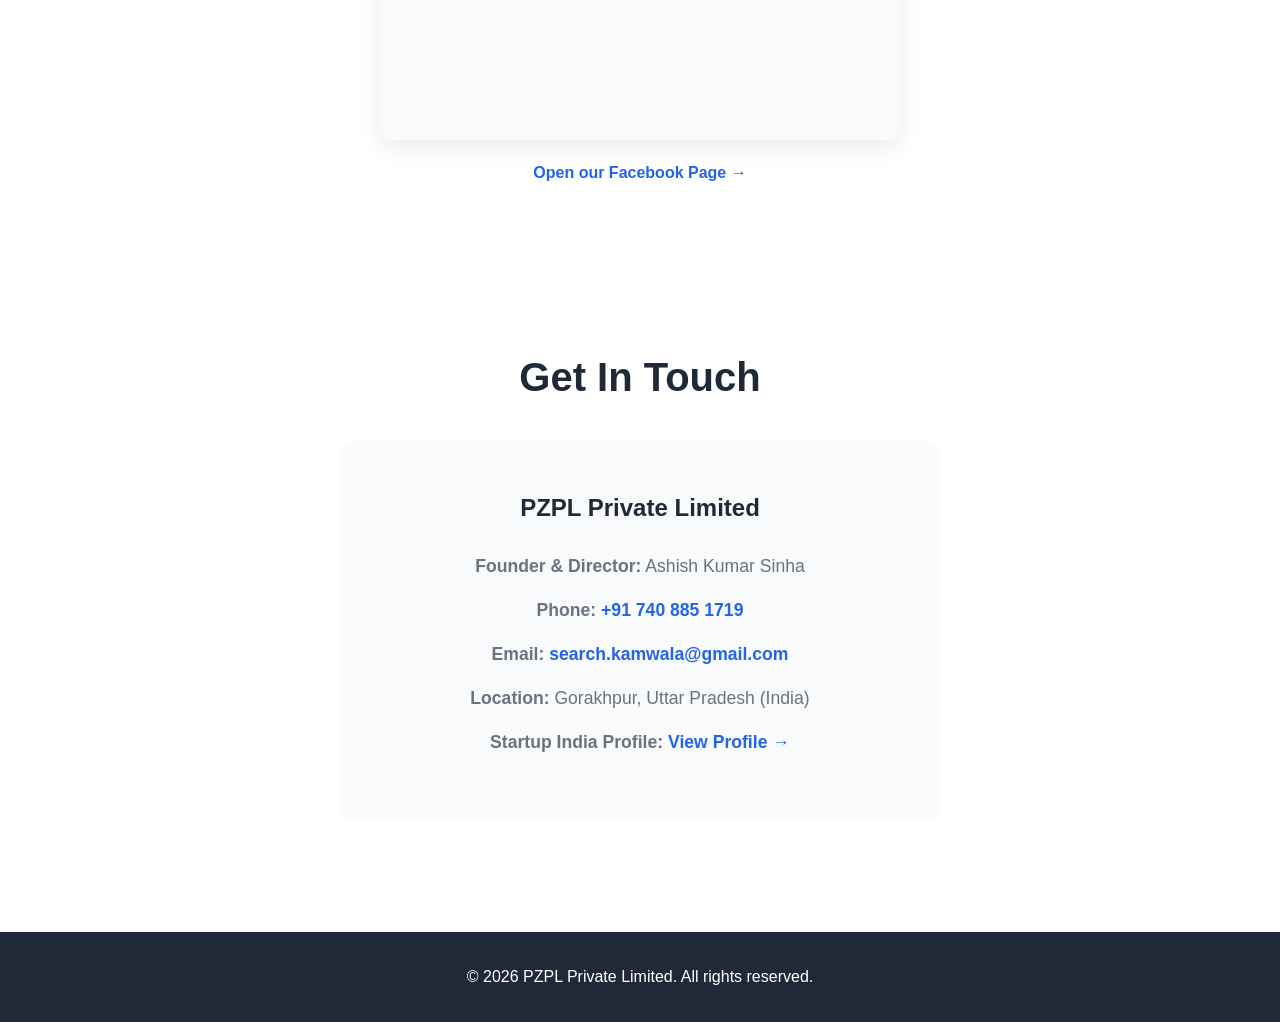
==== commit 74c36fb7: "facebook added" ====
--- a/docs/index.html
+++ b/docs/index.html
@@ -19,6 +19,7 @@
                 <li><a href="#how-it-works">How It Works</a></li>
                 <li><a href="#roadmap">Roadmap</a></li>
                 <li><a href="#videos">Videos</a></li>
+                <li><a href="#facebook">Facebook</a></li>
                 <li><a href="#contact">Contact</a></li>
             </ul>
         </div>
@@ -213,6 +214,35 @@
         </div>
     </section>
 
+    <!-- Facebook Page Plugin — live public timeline from PZPL Page -->
+    <section id="facebook" class="facebook">
+        <div class="container">
+            <h2>On Facebook</h2>
+            <p class="section-subtitle">From our Facebook Page</p>
+            <p class="platform-note">
+                Recent public posts from PZPL Private Limited.
+                If the box below is empty, open the Page link — Facebook sometimes blocks embeds for logged-out visitors.
+            </p>
+            <div class="facebook-embed">
+                <iframe
+                    title="PZPL Private Limited on Facebook"
+                    src="https://www.facebook.com/plugins/page.php?href=https%3A%2F%2Fwww.facebook.com%2Fprofile.php%3Fid%3D61594314248133&amp;tabs=timeline&amp;width=500&amp;height=600&amp;small_header=true&amp;adapt_container_width=true&amp;hide_cover=false&amp;show_facepile=false"
+                    width="500"
+                    height="600"
+                    style="border:none;overflow:hidden"
+                    scrolling="no"
+                    frameborder="0"
+                    allowfullscreen="true"
+                    referrerpolicy="strict-origin-when-cross-origin"
+                    allow="autoplay; clipboard-write; encrypted-media; picture-in-picture; web-share">
+                </iframe>
+            </div>
+            <p class="facebook-channel-link">
+                <a href="https://www.facebook.com/profile.php?id=61594314248133" target="_blank" rel="noopener noreferrer">Open our Facebook Page →</a>
+            </p>
+        </div>
+    </section>
+
     <!-- Contact Section -->
     <section id="contact" class="contact">
         <div class="container">
--- a/docs/styles.css
+++ b/docs/styles.css
@@ -945,6 +945,47 @@
     text-decoration: underline;
 }
 
+/* Facebook Section */
+.facebook {
+    background: white;
+}
+
+.facebook .platform-note {
+    margin-bottom: 1.5rem;
+}
+
+.facebook-embed {
+    max-width: 520px;
+    margin: 0 auto;
+    min-height: 600px;
+    display: flex;
+    justify-content: center;
+    overflow: hidden;
+    border-radius: 12px;
+    background: var(--bg-light);
+    box-shadow: 0 8px 24px rgba(0, 0, 0, 0.08);
+}
+
+.facebook-embed iframe {
+    max-width: 100%;
+}
+
+.facebook-channel-link {
+    max-width: 880px;
+    margin: 1.25rem auto 0;
+    text-align: center;
+}
+
+.facebook-channel-link a {
+    color: var(--primary-color);
+    font-weight: 600;
+    text-decoration: none;
+}
+
+.facebook-channel-link a:hover {
+    text-decoration: underline;
+}
+
 /* Contact Section */
 .contact {
     background: white;
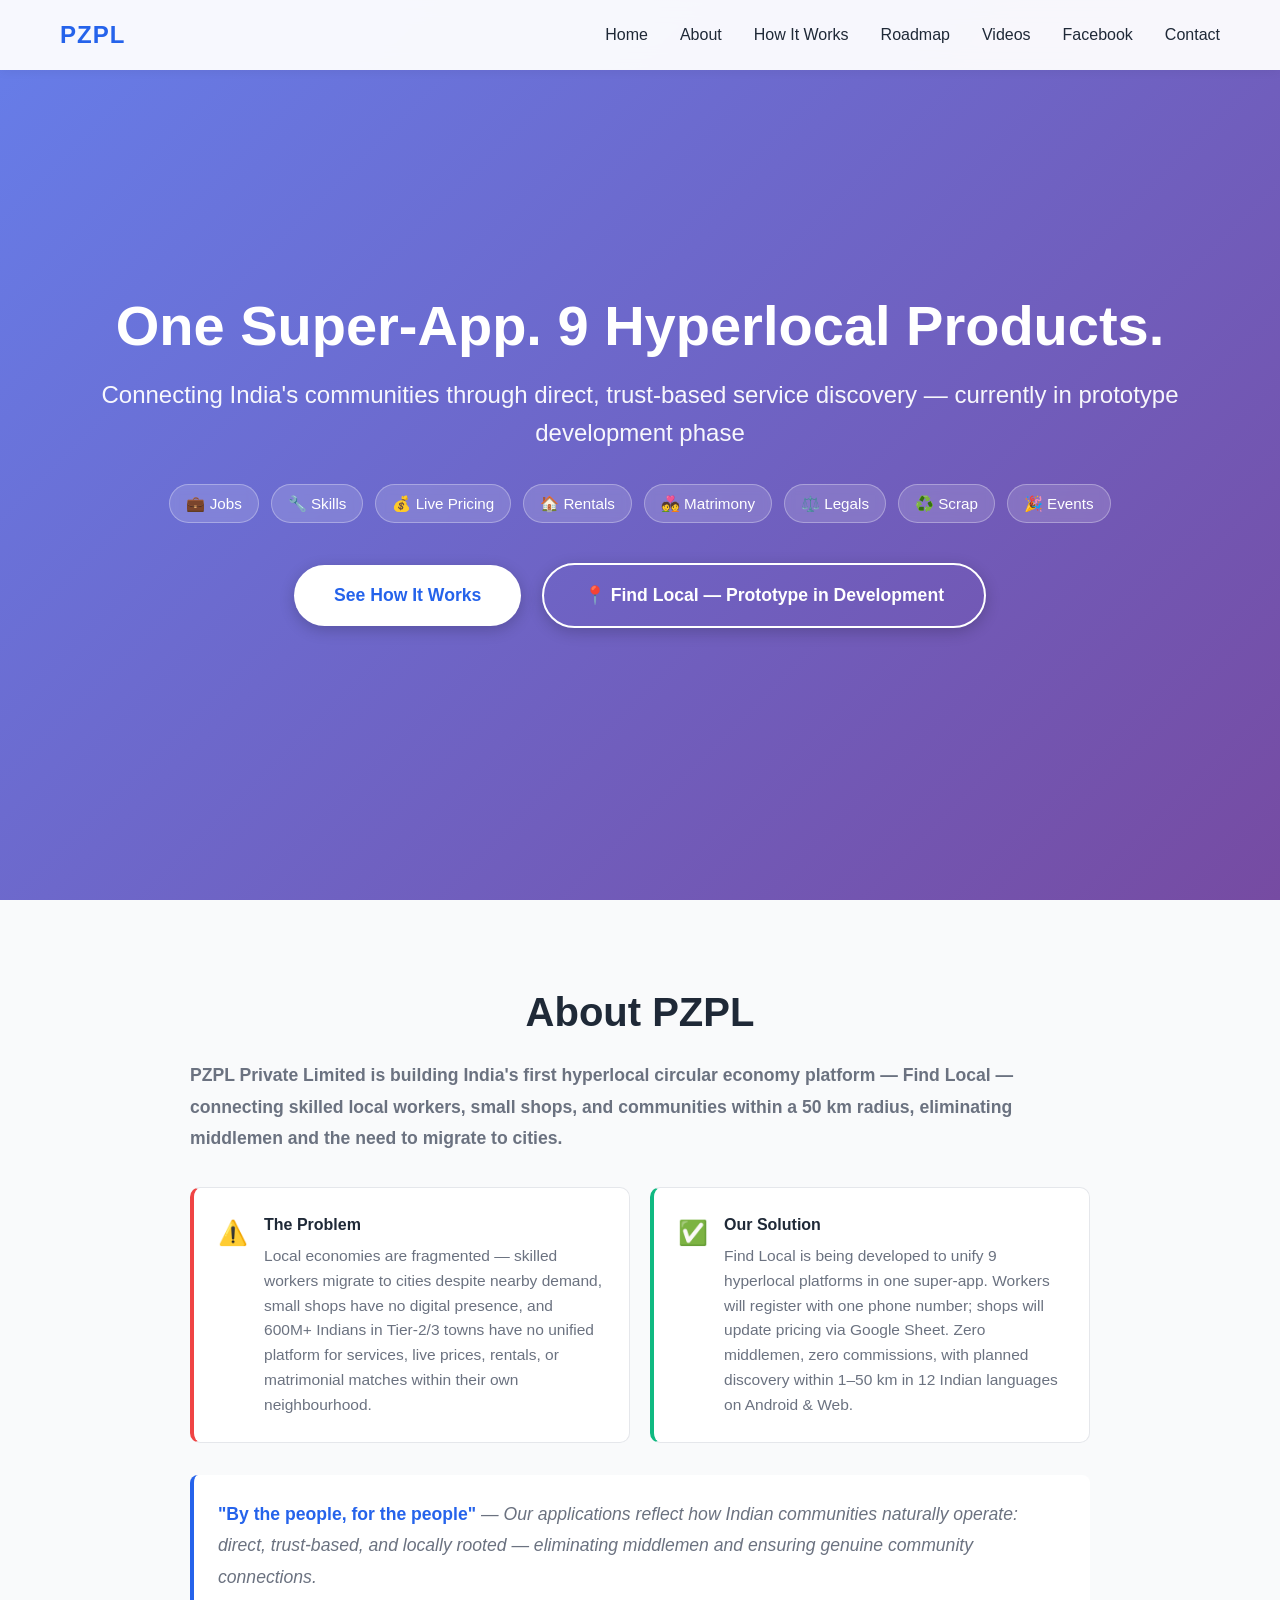
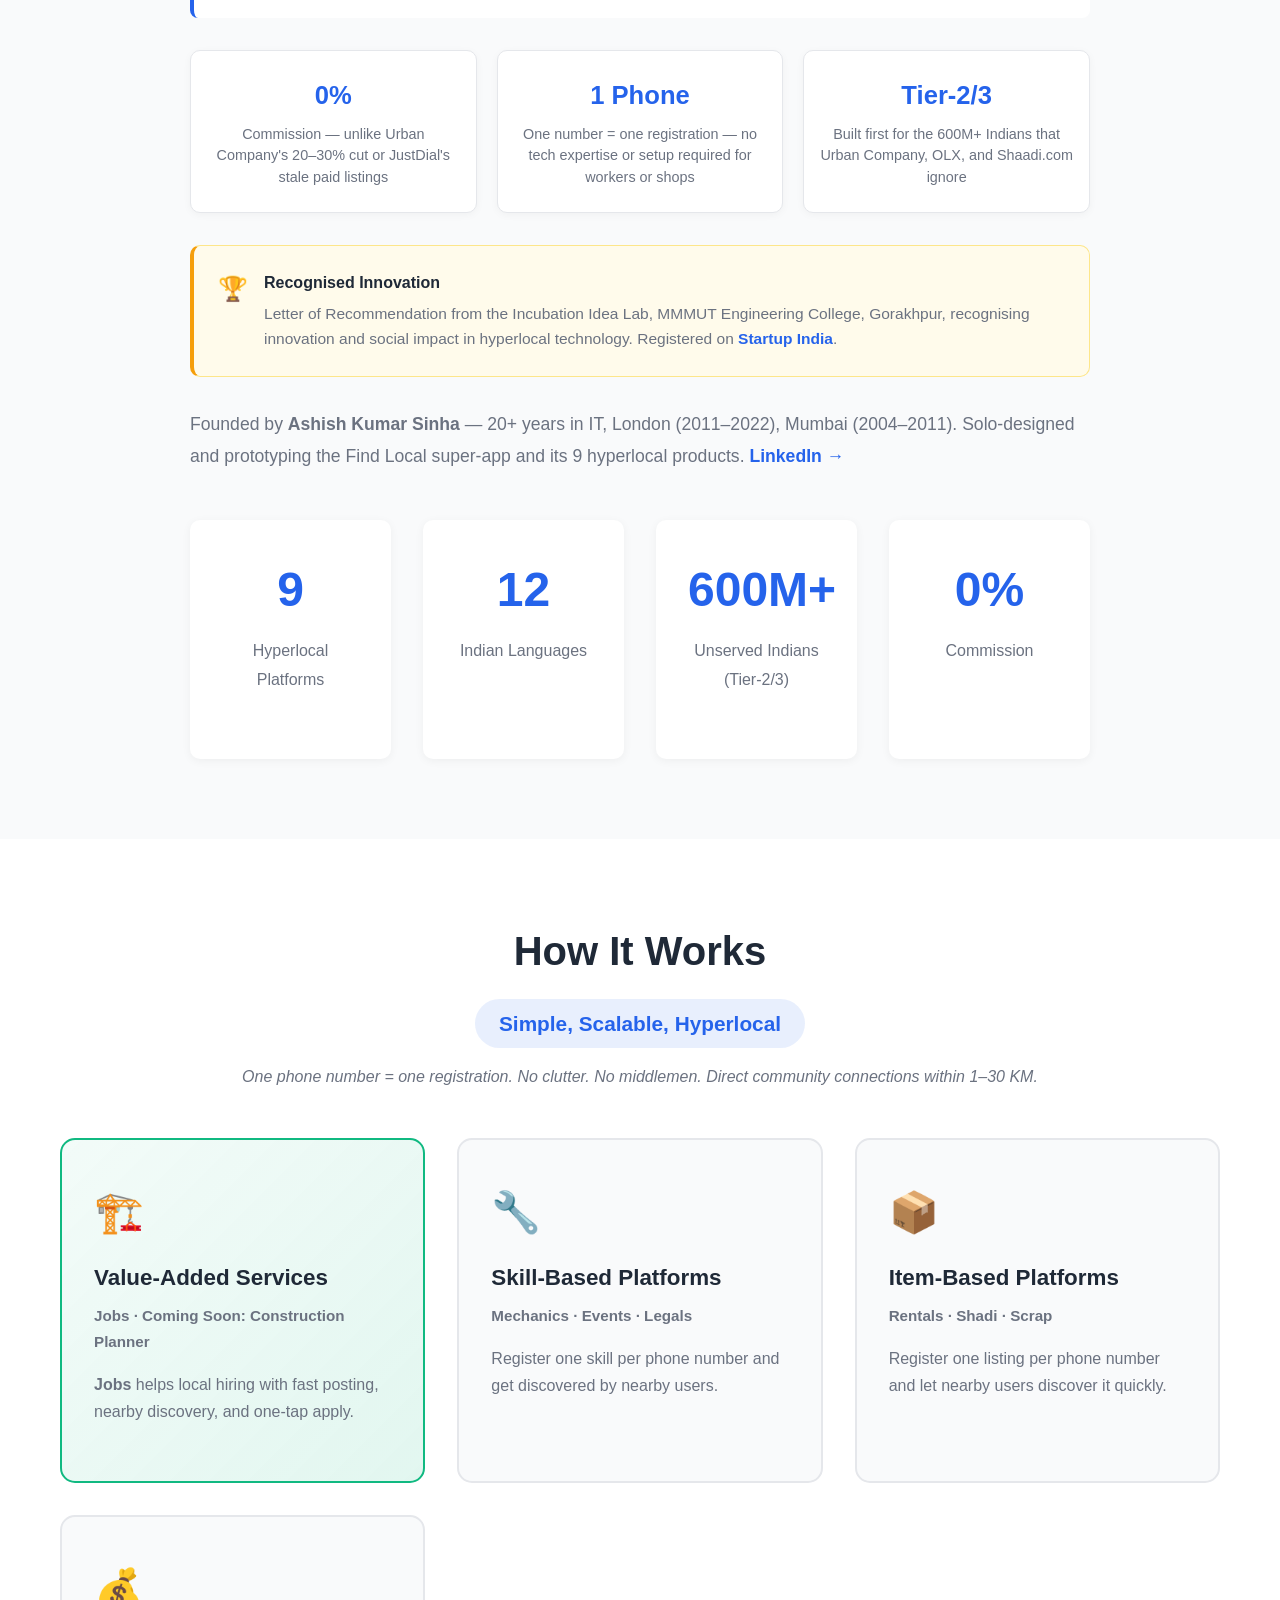
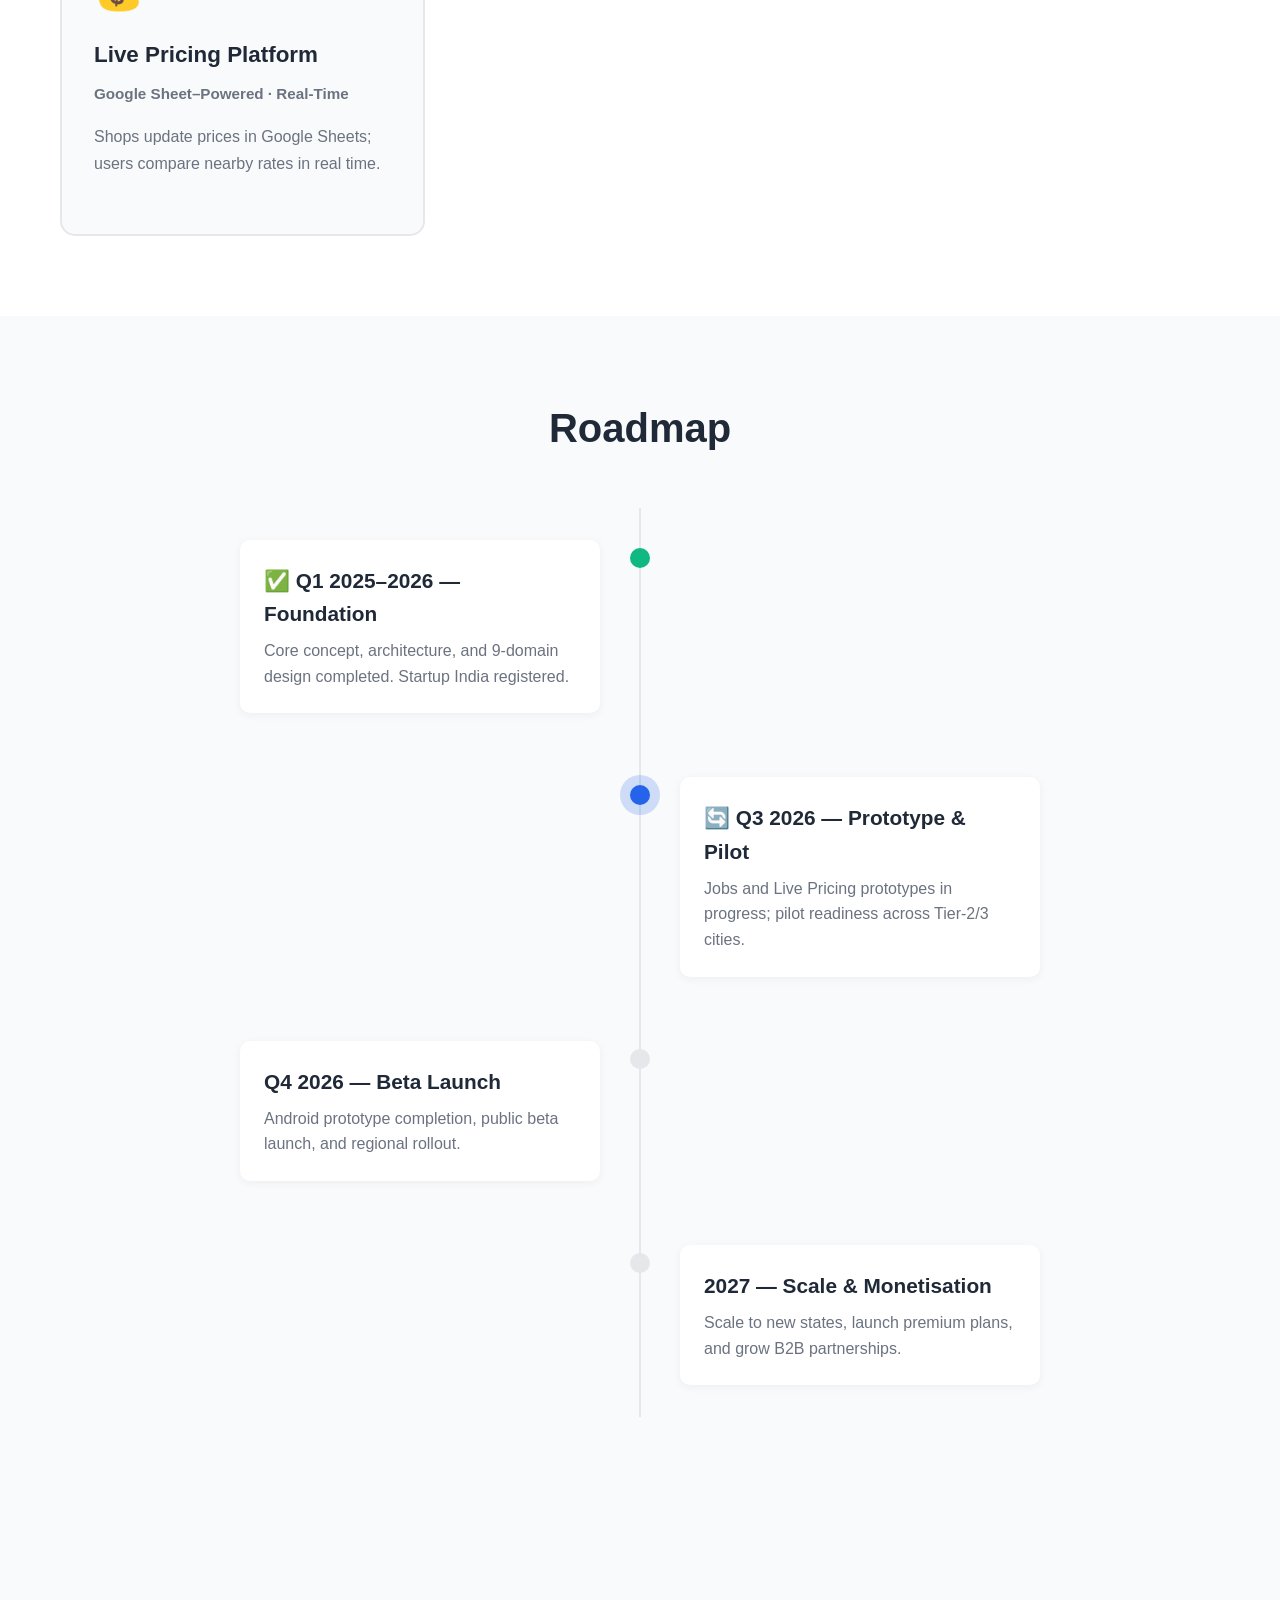
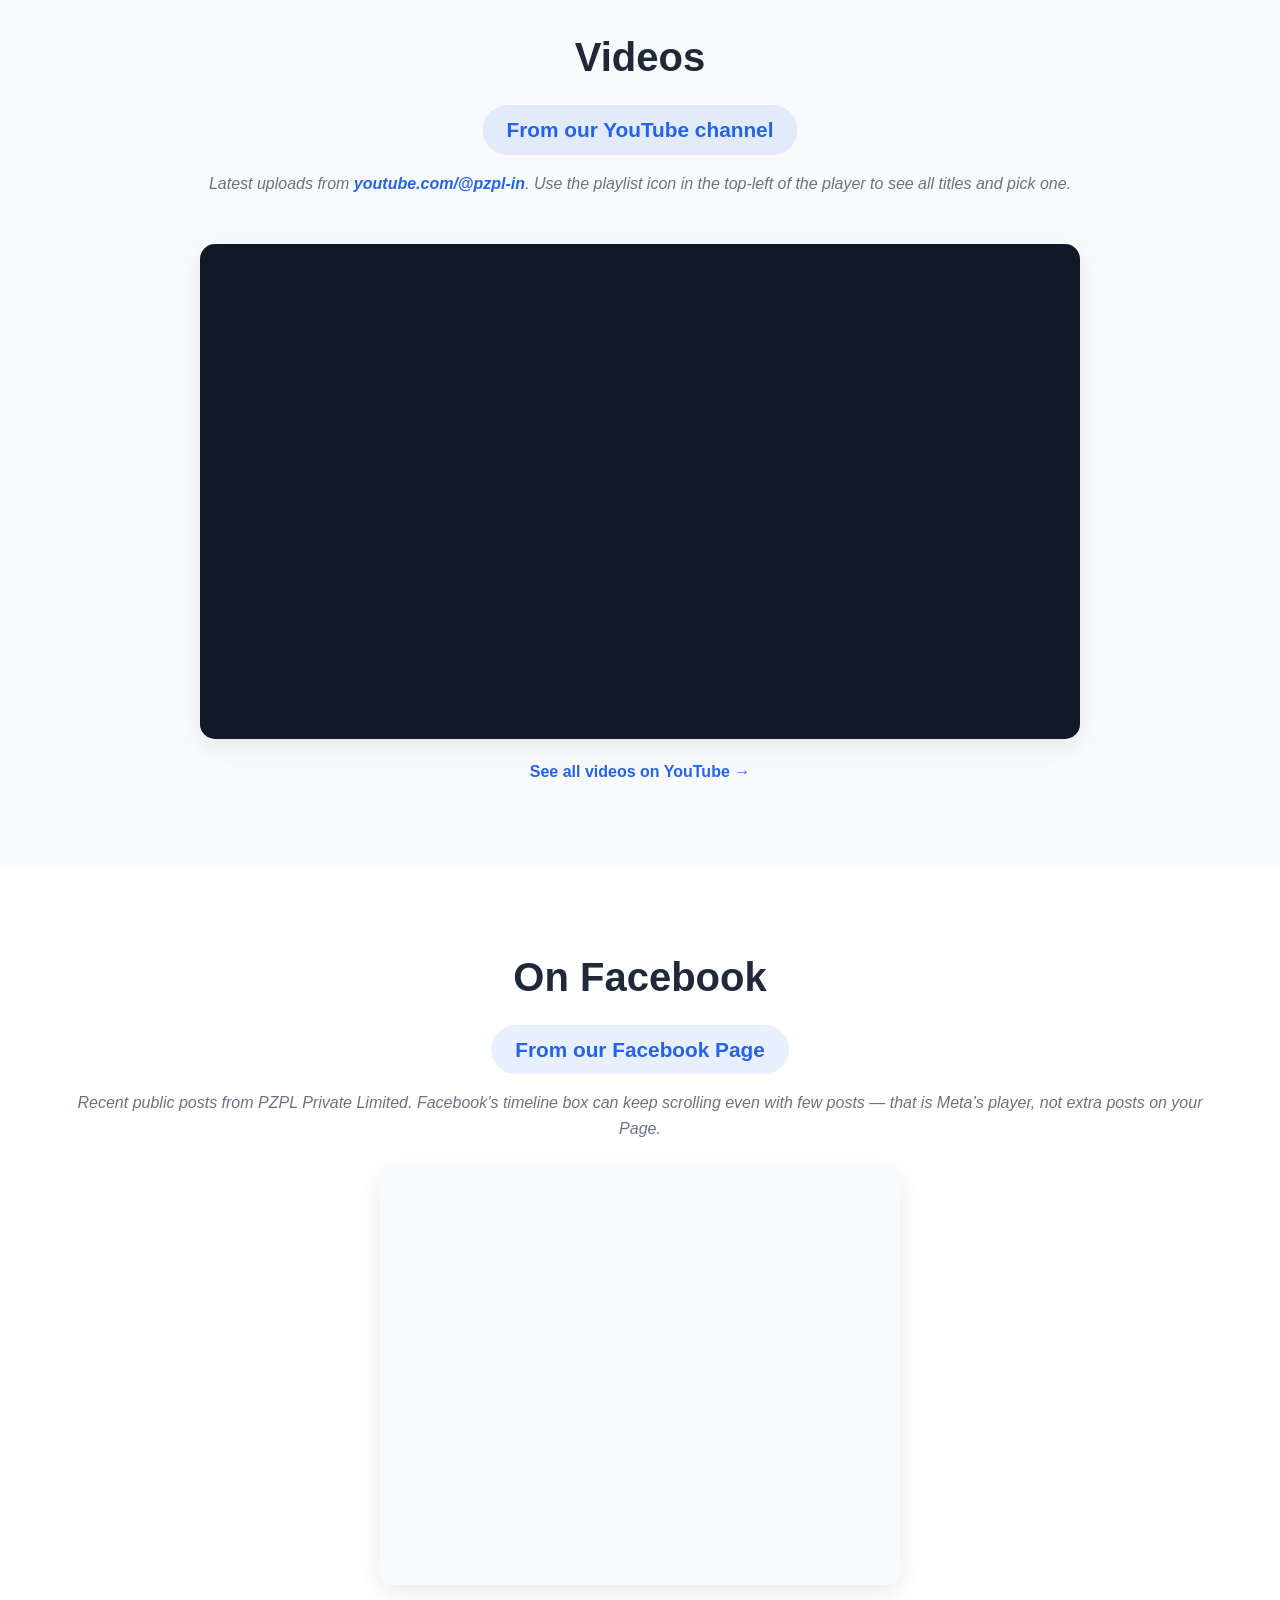
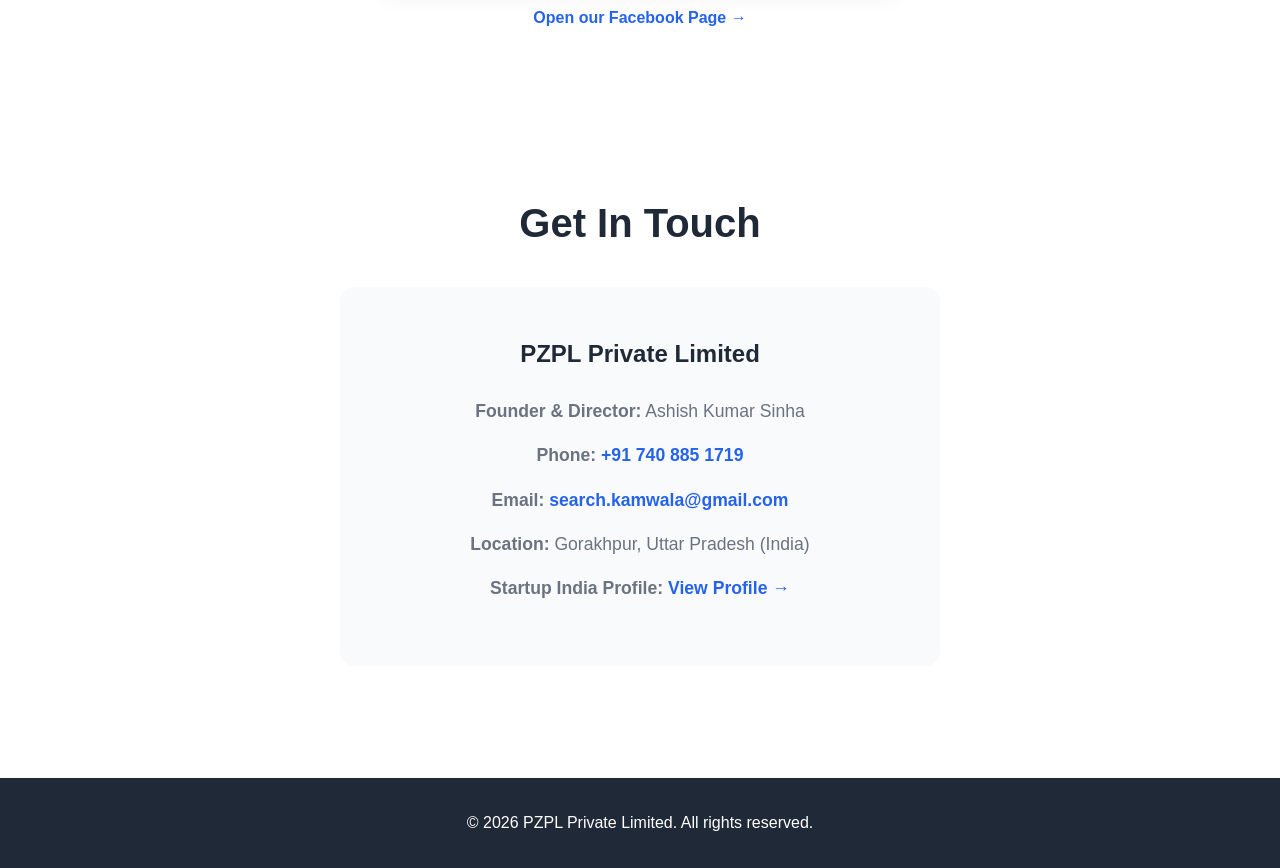
==== commit 18ac863f: "facebook id" ====
--- a/docs/index.html
+++ b/docs/index.html
@@ -221,14 +221,14 @@
             <p class="section-subtitle">From our Facebook Page</p>
             <p class="platform-note">
                 Recent public posts from PZPL Private Limited.
-                If the box below is empty, open the Page link — Facebook sometimes blocks embeds for logged-out visitors.
+                Facebook’s timeline box can keep scrolling even with few posts — that is Meta’s player, not extra posts on your Page.
             </p>
             <div class="facebook-embed">
                 <iframe
                     title="PZPL Private Limited on Facebook"
-                    src="https://www.facebook.com/plugins/page.php?href=https%3A%2F%2Fwww.facebook.com%2Fprofile.php%3Fid%3D61594314248133&amp;tabs=timeline&amp;width=500&amp;height=600&amp;small_header=true&amp;adapt_container_width=true&amp;hide_cover=false&amp;show_facepile=false"
+                    src="https://www.facebook.com/plugins/page.php?href=https%3A%2F%2Fwww.facebook.com%2Fprofile.php%3Fid%3D61594314248133&amp;tabs=timeline&amp;width=500&amp;height=420&amp;small_header=true&amp;adapt_container_width=true&amp;hide_cover=true&amp;show_facepile=false"
                     width="500"
-                    height="600"
+                    height="420"
                     style="border:none;overflow:hidden"
                     scrolling="no"
                     frameborder="0"
--- a/docs/styles.css
+++ b/docs/styles.css
@@ -957,7 +957,7 @@
 .facebook-embed {
     max-width: 520px;
     margin: 0 auto;
-    min-height: 600px;
+    min-height: 420px;
     display: flex;
     justify-content: center;
     overflow: hidden;
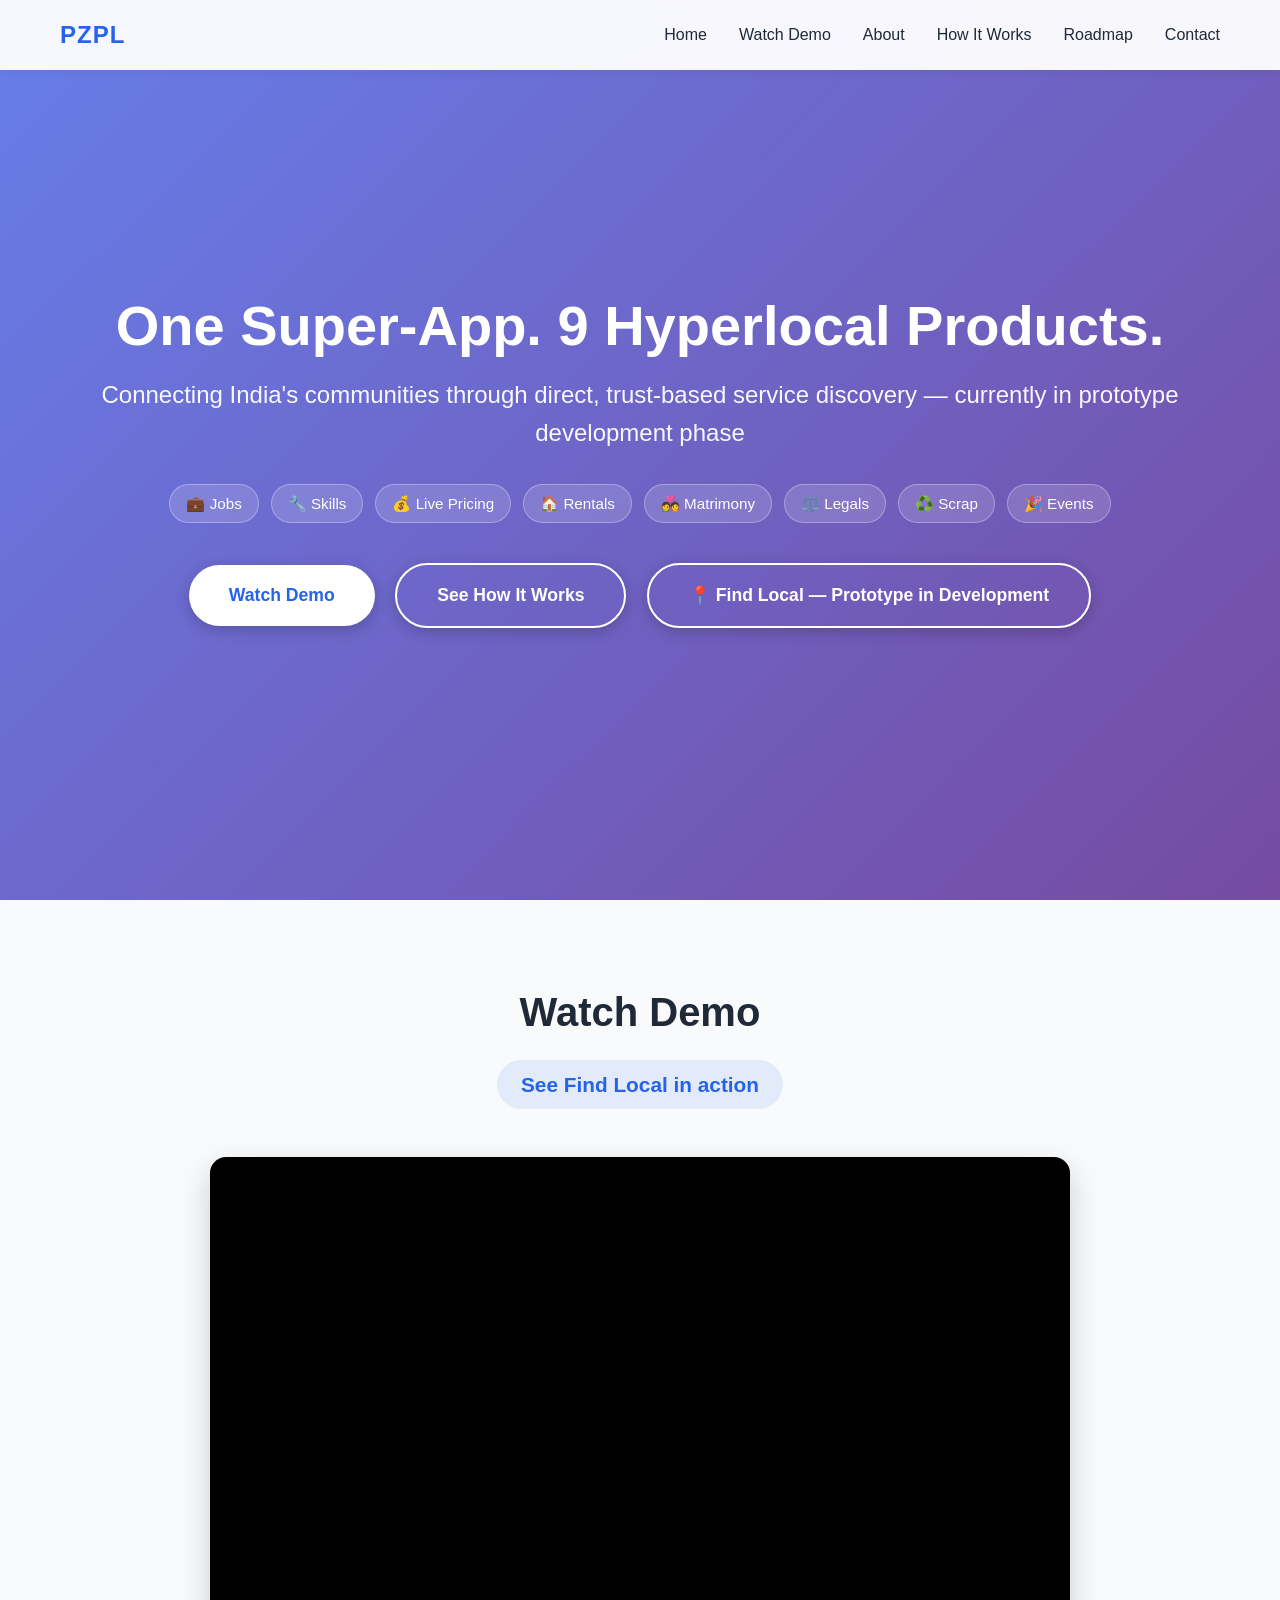
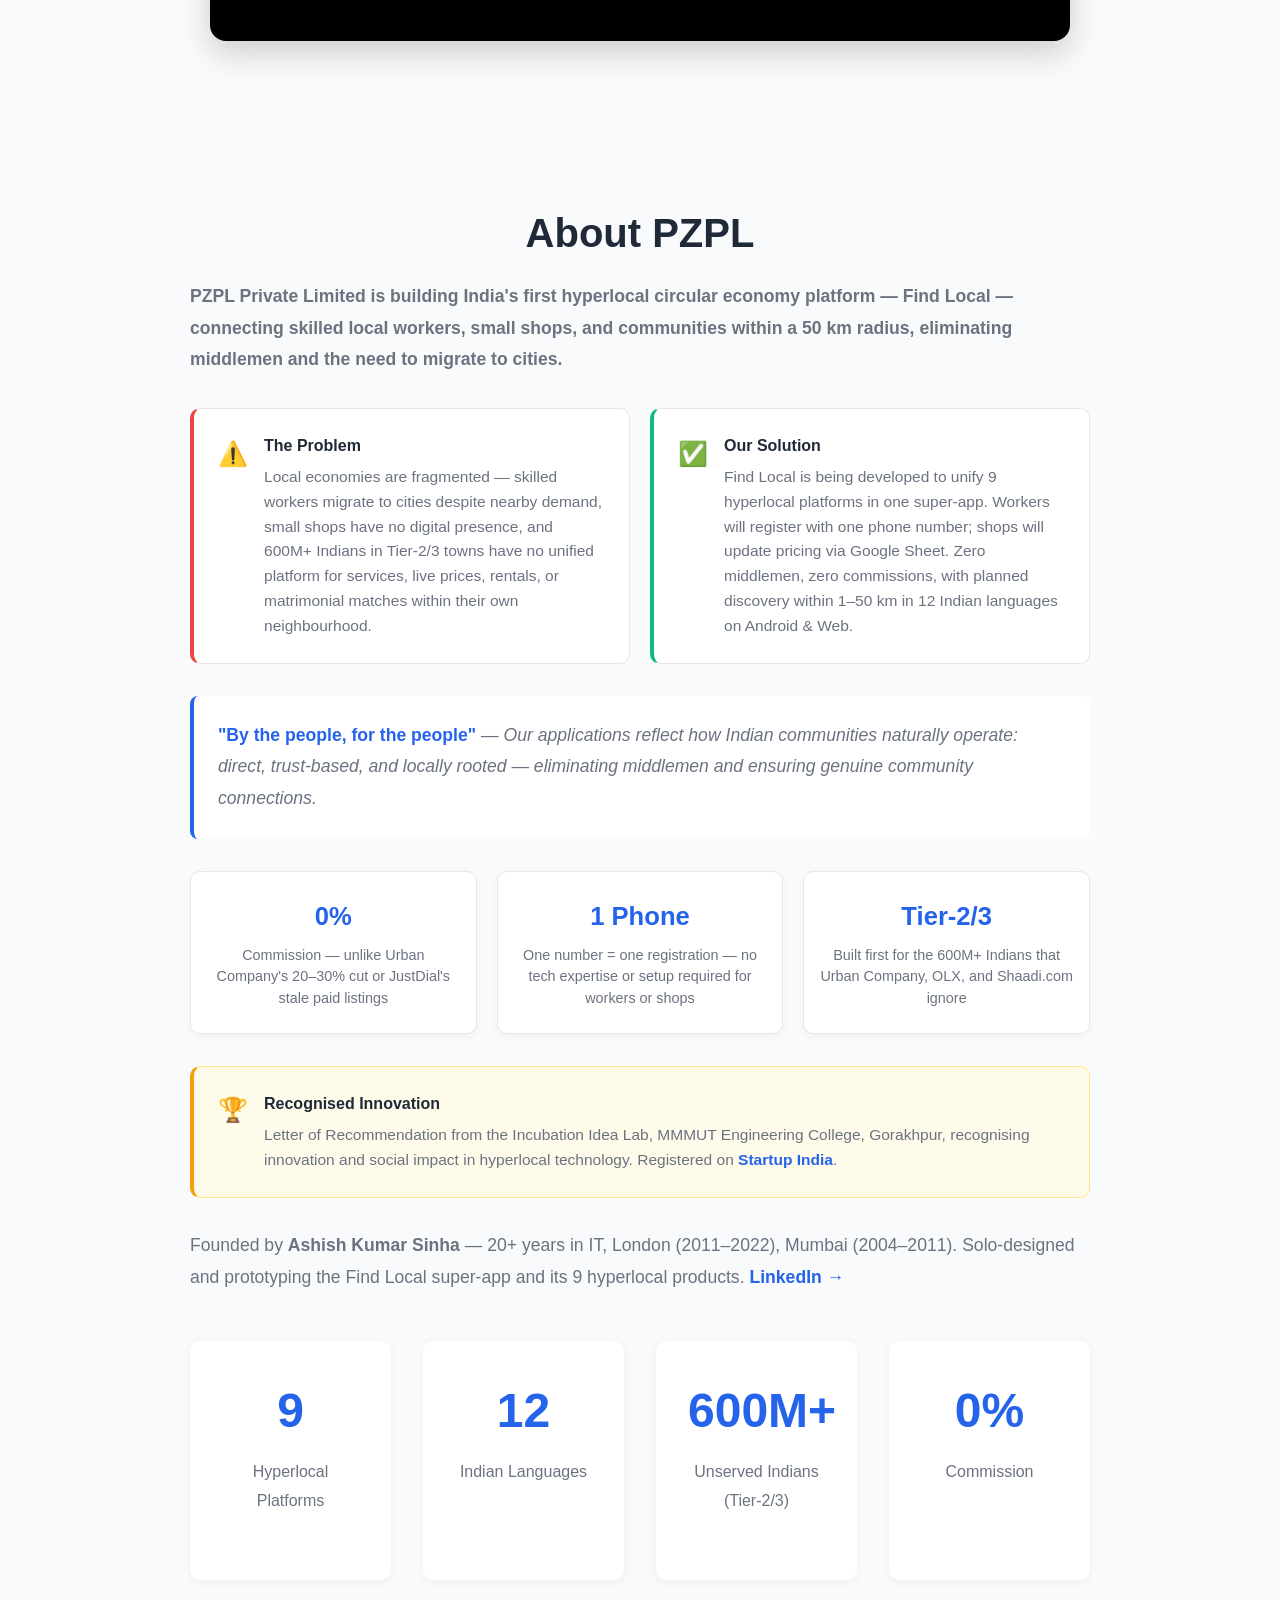
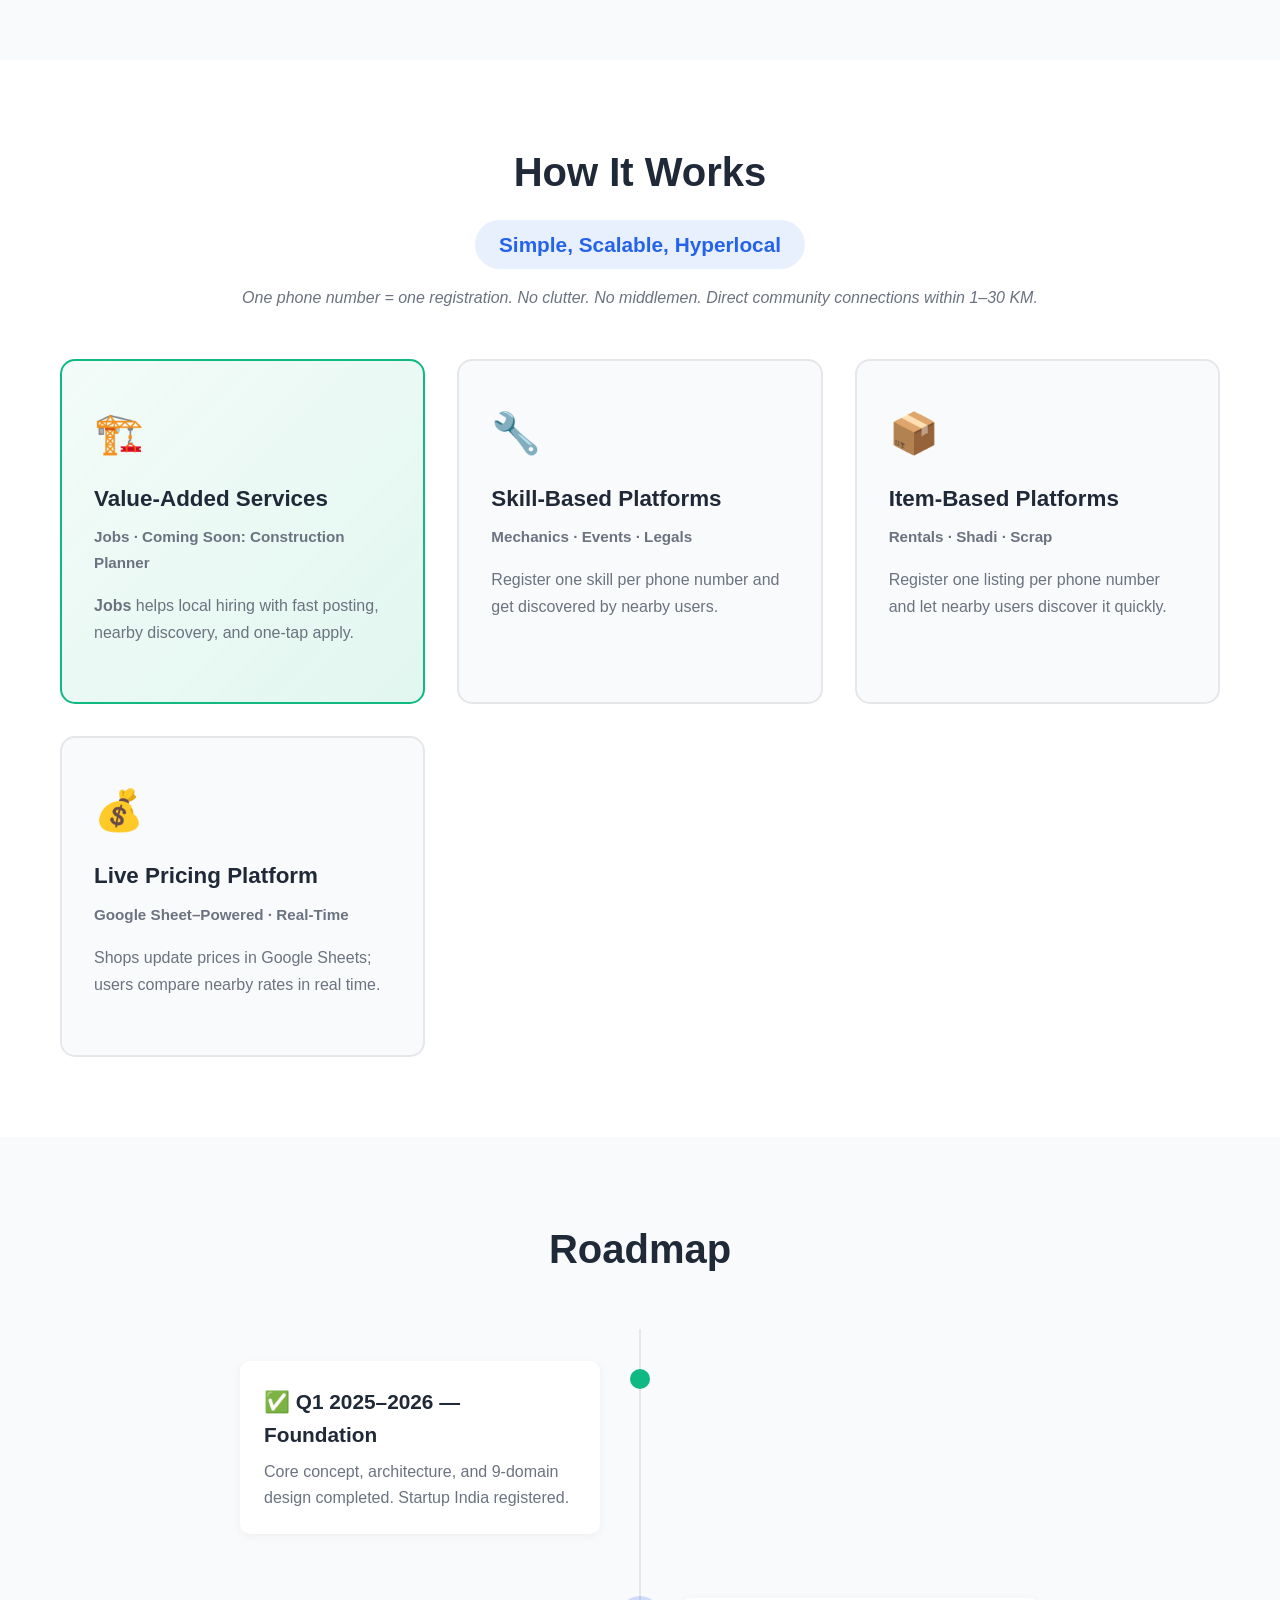
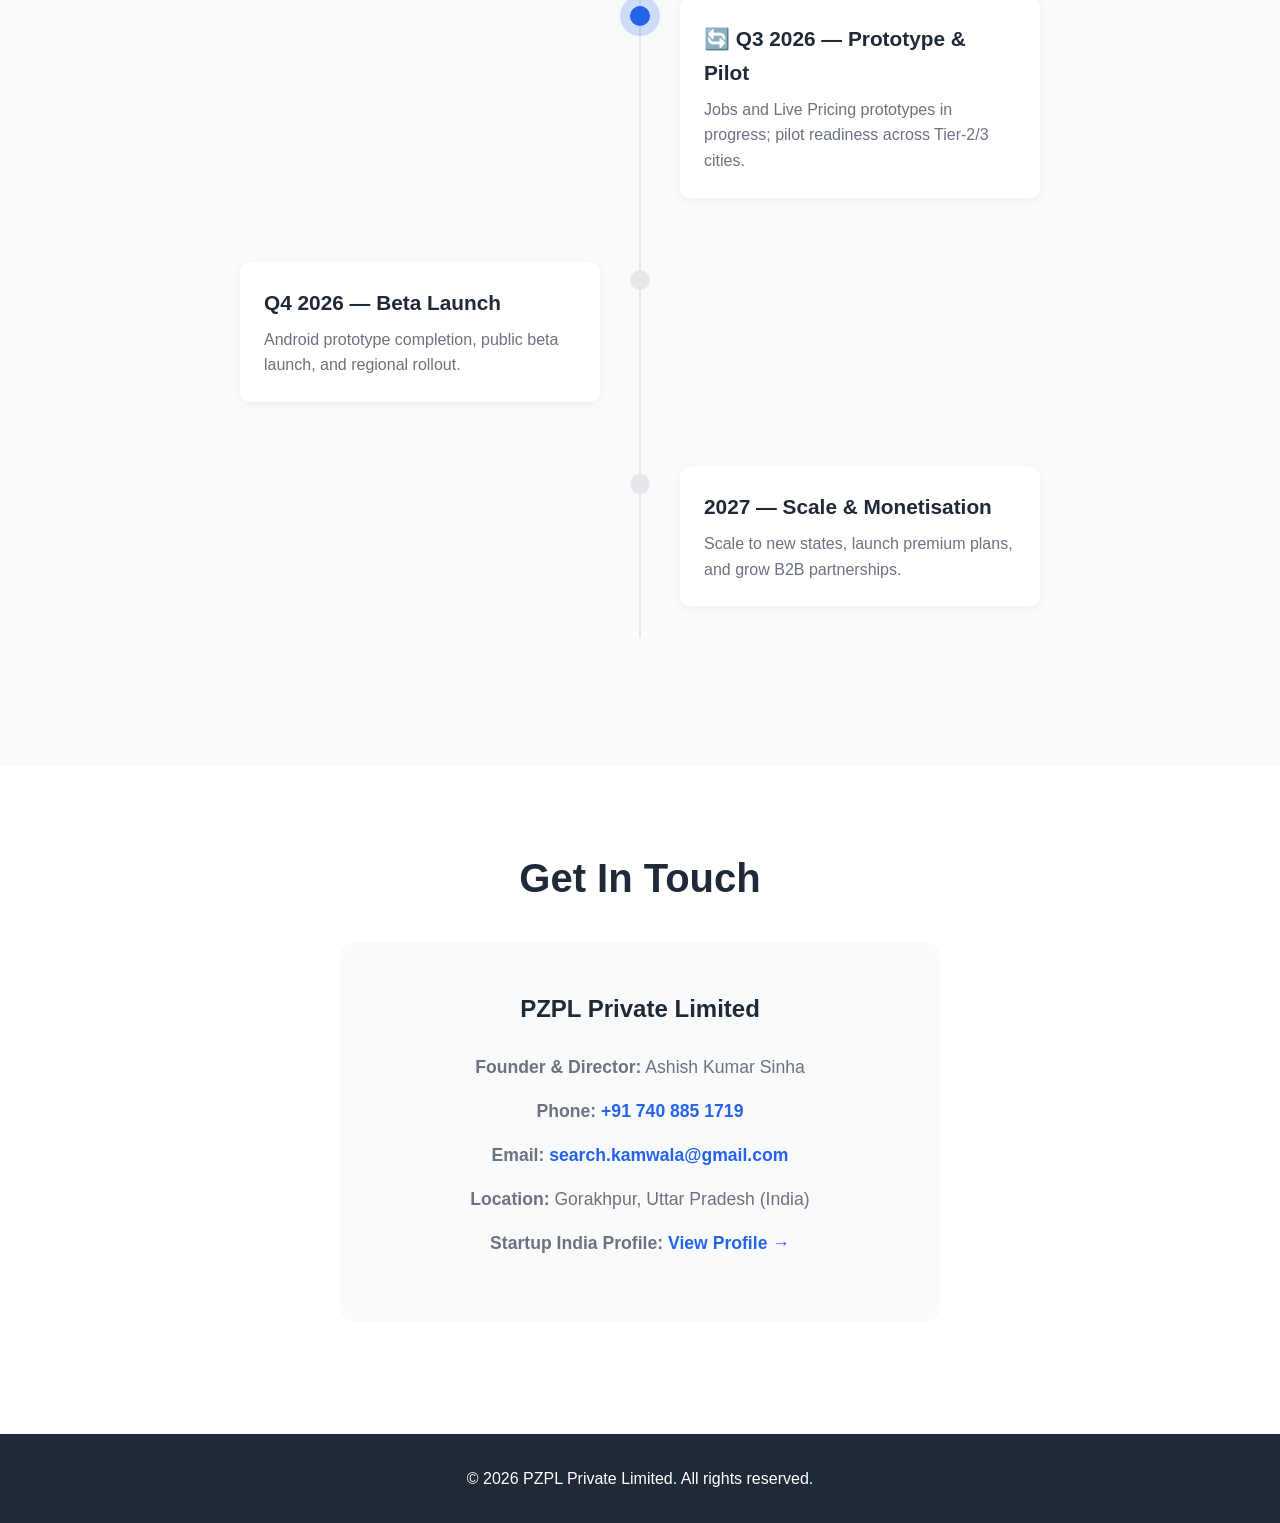
==== commit 6a50bcf7: "Watch Demo added for find local" ====
--- a/docs/index.html
+++ b/docs/index.html
@@ -4,7 +4,6 @@
     <meta charset="UTF-8">
     <meta name="viewport" content="width=device-width, initial-scale=1.0">
     <meta name="description" content="PZPL - One unified super-app hosting 9 hyperlocal service products across India, connecting communities through direct, trust-based discovery">
-    <meta name="referrer" content="strict-origin-when-cross-origin">
     <title>PZPL Private Limited - 9 Hyperlocal Products, One Super-App</title>
     <link rel="stylesheet" href="styles.css">
 </head>
@@ -15,11 +14,10 @@
             <div class="logo">PZPL</div>
             <ul class="nav-links">
                 <li><a href="#home">Home</a></li>
+                <li><a href="#demo">Watch Demo</a></li>
                 <li><a href="#about">About</a></li>
                 <li><a href="#how-it-works">How It Works</a></li>
                 <li><a href="#roadmap">Roadmap</a></li>
-                <li><a href="#videos">Videos</a></li>
-                <li><a href="#facebook">Facebook</a></li>
                 <li><a href="#contact">Contact</a></li>
             </ul>
         </div>
@@ -40,8 +38,26 @@
                 <span class="hero-tag">♻️ Scrap</span>
                 <span class="hero-tag">🎉 Events</span>
             </div>
-            <a href="#how-it-works" class="cta-button">See How It Works</a>
+            <a href="#demo" class="cta-button">Watch Demo</a>
+            <a href="#how-it-works" class="cta-button cta-secondary">See How It Works</a>
             <a href="#contact" class="cta-button cta-secondary"><span class="fl-emoji">📍</span> Find Local — Prototype in Development</a>
+        </div>
+    </section>
+
+    <!-- Demo Video -->
+    <section id="demo" class="demo-section">
+        <div class="container">
+            <h2>Watch Demo</h2>
+            <p class="section-subtitle">See Find Local in action</p>
+            <div class="demo-embed">
+                <iframe
+                    src="https://www.youtube.com/embed/IdrdzSkrWvI"
+                    title="Find Local demo"
+                    allow="accelerometer; autoplay; clipboard-write; encrypted-media; gyroscope; picture-in-picture; web-share"
+                    referrerpolicy="strict-origin-when-cross-origin"
+                    allowfullscreen
+                ></iframe>
+            </div>
         </div>
     </section>
 
@@ -190,56 +206,6 @@
                     </div>
                 </div>
             </div>
-        </div>
-    </section>
-
-    <!-- Videos Section — public uploads from youtube.com/@pzpl-in -->
-    <section id="videos" class="videos">
-        <div class="container">
-            <h2>Videos</h2>
-            <p class="section-subtitle">From our YouTube channel</p>
-            <p class="platform-note">Latest uploads from <a href="https://www.youtube.com/@pzpl-in" target="_blank" rel="noopener noreferrer">youtube.com/@pzpl-in</a>. Use the playlist icon in the top-left of the player to see all titles and pick one.</p>
-            <div class="youtube-embed">
-                <iframe
-                    src="https://www.youtube.com/embed/videoseries?list=UUXuJvFflWdCDMYlknnKfYSg&amp;rel=0"
-                    title="PZPL YouTube videos"
-                    referrerpolicy="strict-origin-when-cross-origin"
-                    allow="accelerometer; autoplay; clipboard-write; encrypted-media; gyroscope; picture-in-picture; web-share"
-                    allowfullscreen>
-                </iframe>
-            </div>
-            <p class="youtube-channel-link">
-                <a href="https://www.youtube.com/@pzpl-in/videos" target="_blank" rel="noopener noreferrer">See all videos on YouTube →</a>
-            </p>
-        </div>
-    </section>
-
-    <!-- Facebook Page Plugin — live public timeline from PZPL Page -->
-    <section id="facebook" class="facebook">
-        <div class="container">
-            <h2>On Facebook</h2>
-            <p class="section-subtitle">From our Facebook Page</p>
-            <p class="platform-note">
-                Recent public posts from PZPL Private Limited.
-                Facebook’s timeline box can keep scrolling even with few posts — that is Meta’s player, not extra posts on your Page.
-            </p>
-            <div class="facebook-embed">
-                <iframe
-                    title="PZPL Private Limited on Facebook"
-                    src="https://www.facebook.com/plugins/page.php?href=https%3A%2F%2Fwww.facebook.com%2Fprofile.php%3Fid%3D61594314248133&amp;tabs=timeline&amp;width=500&amp;height=420&amp;small_header=true&amp;adapt_container_width=true&amp;hide_cover=true&amp;show_facepile=false"
-                    width="500"
-                    height="420"
-                    style="border:none;overflow:hidden"
-                    scrolling="no"
-                    frameborder="0"
-                    allowfullscreen="true"
-                    referrerpolicy="strict-origin-when-cross-origin"
-                    allow="autoplay; clipboard-write; encrypted-media; picture-in-picture; web-share">
-                </iframe>
-            </div>
-            <p class="facebook-channel-link">
-                <a href="https://www.facebook.com/profile.php?id=61594314248133" target="_blank" rel="noopener noreferrer">Open our Facebook Page →</a>
-            </p>
         </div>
     </section>
 
--- a/docs/styles.css
+++ b/docs/styles.css
@@ -168,6 +168,28 @@
 @keyframes pulse-glow {
     0%, 100% { box-shadow: 0 0 5px rgba(16, 185, 129, 0.3); }
     50% { box-shadow: 0 0 15px rgba(16, 185, 129, 0.6); }
+}
+
+.demo-section {
+    background: var(--bg-light);
+}
+
+.demo-embed {
+    width: 100%;
+    max-width: 860px;
+    margin: 2rem auto 0;
+    aspect-ratio: 16 / 9;
+    border-radius: 16px;
+    overflow: hidden;
+    background: #000;
+    box-shadow: 0 12px 32px rgba(0, 0, 0, 0.18);
+}
+
+.demo-embed iframe {
+    width: 100%;
+    height: 100%;
+    border: 0;
+    display: block;
 }
 
 /* Section Styles */
@@ -894,98 +916,6 @@
     line-height: 1.6;
 }
 
-/* Videos Section */
-.videos {
-    background: var(--bg-light);
-}
-
-.videos .platform-note a {
-    color: var(--primary-color);
-    font-weight: 600;
-    text-decoration: none;
-}
-
-.videos .platform-note a:hover {
-    text-decoration: underline;
-}
-
-.youtube-embed {
-    position: relative;
-    width: 100%;
-    max-width: 880px;
-    margin: 2rem auto 0;
-    aspect-ratio: 16 / 9;
-    background: #111827;
-    border-radius: 15px;
-    overflow: hidden;
-    box-shadow: 0 8px 24px rgba(0, 0, 0, 0.08);
-}
-
-.youtube-embed iframe {
-    position: absolute;
-    inset: 0;
-    width: 100%;
-    height: 100%;
-    border: 0;
-}
-
-.youtube-channel-link {
-    max-width: 880px;
-    margin: 1.25rem auto 0;
-    text-align: center;
-}
-
-.youtube-channel-link a {
-    color: var(--primary-color);
-    font-weight: 600;
-    text-decoration: none;
-}
-
-.youtube-channel-link a:hover {
-    text-decoration: underline;
-}
-
-/* Facebook Section */
-.facebook {
-    background: white;
-}
-
-.facebook .platform-note {
-    margin-bottom: 1.5rem;
-}
-
-.facebook-embed {
-    max-width: 520px;
-    margin: 0 auto;
-    min-height: 420px;
-    display: flex;
-    justify-content: center;
-    overflow: hidden;
-    border-radius: 12px;
-    background: var(--bg-light);
-    box-shadow: 0 8px 24px rgba(0, 0, 0, 0.08);
-}
-
-.facebook-embed iframe {
-    max-width: 100%;
-}
-
-.facebook-channel-link {
-    max-width: 880px;
-    margin: 1.25rem auto 0;
-    text-align: center;
-}
-
-.facebook-channel-link a {
-    color: var(--primary-color);
-    font-weight: 600;
-    text-decoration: none;
-}
-
-.facebook-channel-link a:hover {
-    text-decoration: underline;
-}
-
 /* Contact Section */
 .contact {
     background: white;
